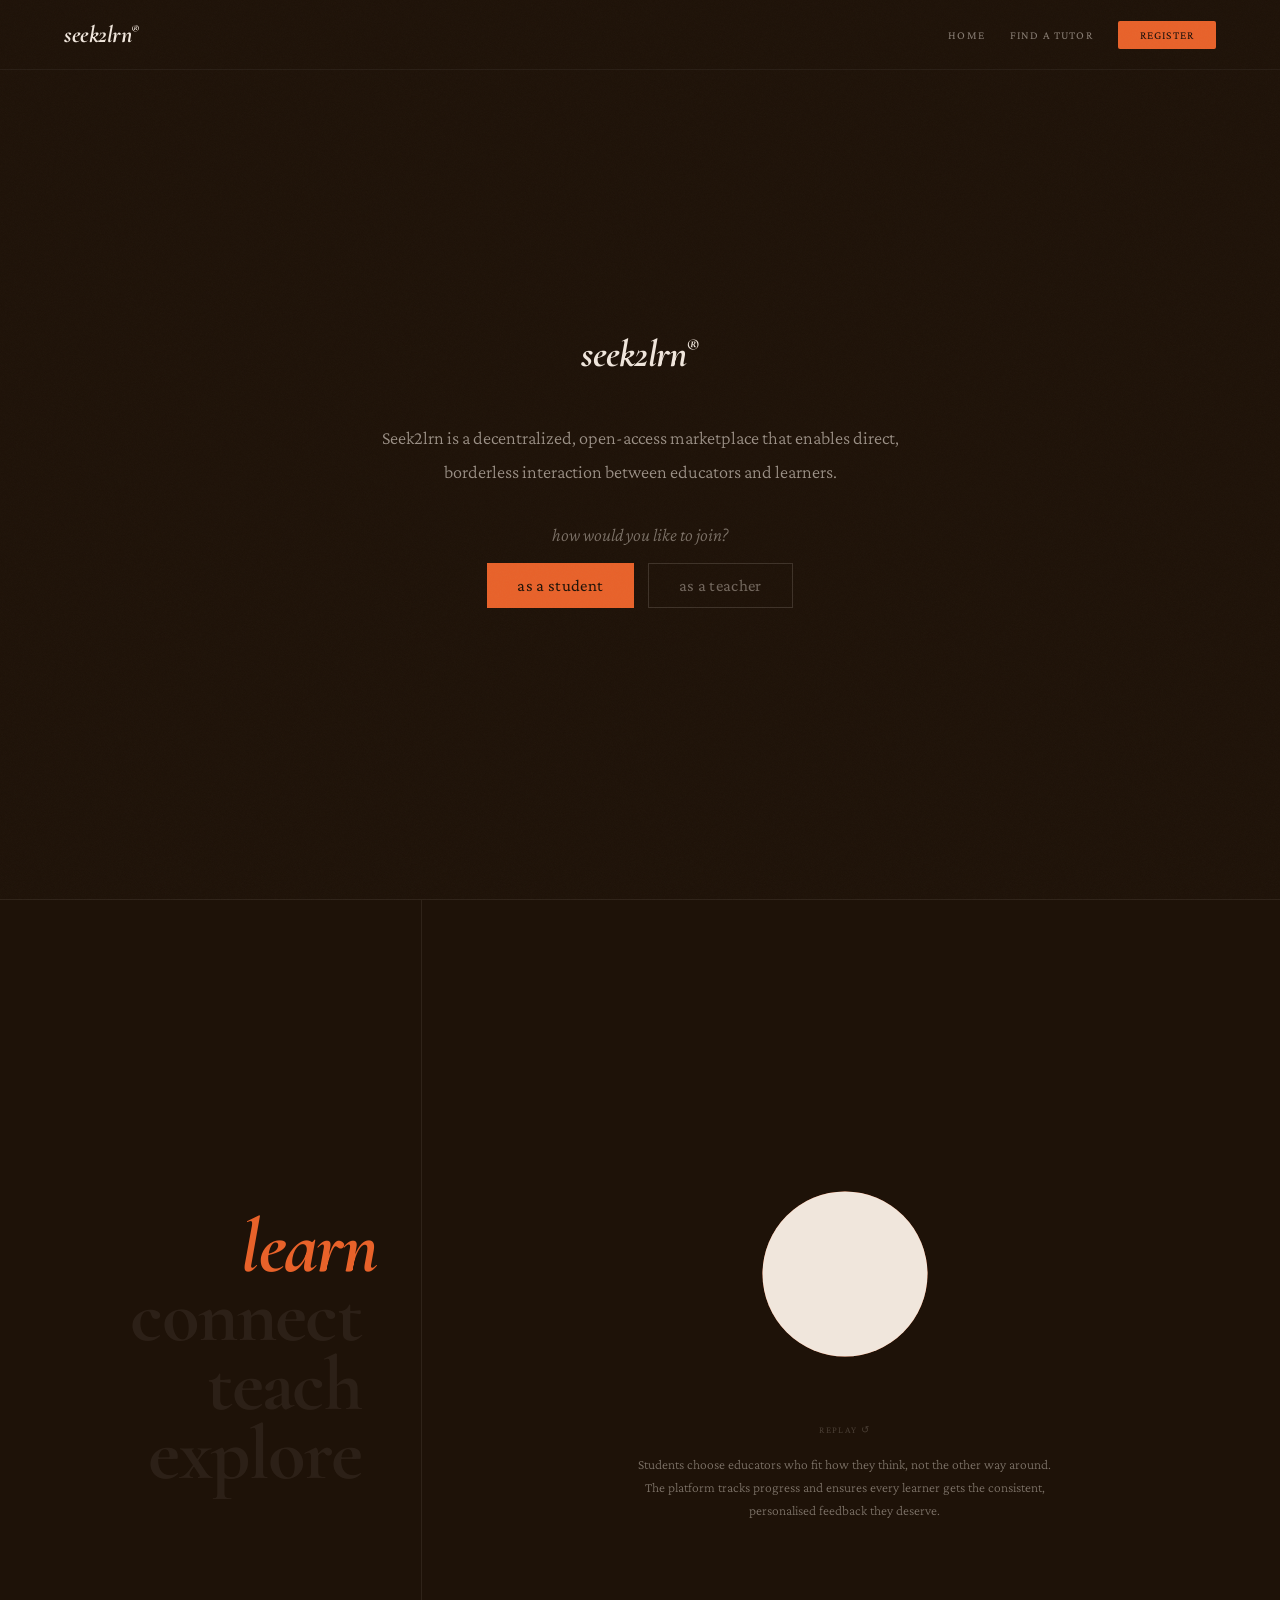
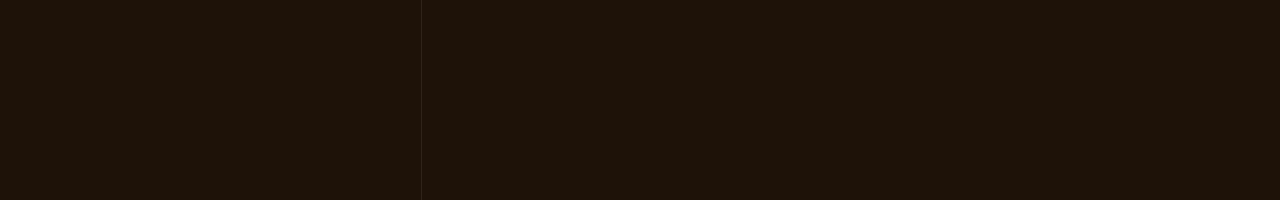
==== index.html @ 90453b78 "Fix faded text after transition; globe always rotates; atlas card on hover only Co-Authored-By: Clau" ====
<!DOCTYPE html>
<html lang="en">
<head>
    <meta charset="UTF-8">
    <meta name="viewport" content="width=device-width, initial-scale=1.0">
    <title>seek2lrn® | Global Marketplace</title>
    <link rel="preconnect" href="https://fonts.googleapis.com">
    <link href="https://fonts.googleapis.com/css2?family=Cormorant+Garamond:ital,wght@0,300;0,400;0,600;0,700;1,300;1,400;1,600&family=Crimson+Pro:ital,wght@0,300;0,400;0,600;1,300;1,400&display=swap" rel="stylesheet">

    <style>
        :root {
            --ink:       #1A0F0A;
            --brown:     #1E1208;
            --parchment: #F0E6DC;
            --cream:     #F7F0EA;
            --accent:    #E8622A;
            --rust:      #C44A1A;
            --mid:       #7A5A4A;
            --dim:       rgba(26,15,10,0.08);
        }

        * { box-sizing: border-box; }
        body, html { margin: 0; padding: 0; background: var(--cream); font-family: 'Crimson Pro', serif; color: var(--ink); overflow-x: hidden; }

        body::after {
            content: ''; position: fixed; inset: 0; z-index: 9000; pointer-events: none; opacity: 0.028;
            background-image: url("data:image/svg+xml,%3Csvg viewBox='0 0 512 512' xmlns='http://www.w3.org/2000/svg'%3E%3Cfilter id='n'%3E%3CfeTurbulence type='fractalNoise' baseFrequency='0.75' numOctaves='4' stitchTiles='stitch'/%3E%3C/filter%3E%3Crect width='100%25' height='100%25' filter='url(%23n)'/%3E%3C/svg%3E");
            background-size: 256px 256px;
        }

        .page { display: none; min-height: 100vh; }
        .page.active { display: block; }

        /* ---- TOOLBAR ---- */
        .toolbar {
            position: fixed; top: 0; width: 100%; height: 70px;
            background: var(--brown); display: flex; align-items: center;
            justify-content: space-between; padding: 0 5%; z-index: 1000;
            border-bottom: 1px solid rgba(255,255,255,0.05);
        }
        .logo { font-family: 'Cormorant Garamond', serif; font-weight: 900; font-style: italic; font-size: 1.5rem; letter-spacing: -0.02em; color: var(--parchment); cursor: pointer; text-decoration: none; }
        .nav-links { display: flex; gap: 25px; align-items: center; }
        .nav-links a { text-decoration: none; color: rgba(240,230,220,0.5); font-size: 0.72rem; letter-spacing: 0.1em; text-transform: uppercase; transition: color 0.2s; cursor: pointer; }
        .nav-links a:hover { color: var(--parchment); }
        .cta { background: var(--accent) !important; color: var(--ink) !important; padding: 8px 22px; border-radius: 2px !important; letter-spacing: 0.1em; }

        /* ==================
           HOME PAGE
        ================== */
        .hero { height: 100vh; display: flex; flex-direction: column; justify-content: center; padding: 0 10%; border-bottom: 1px solid var(--dim); }
        .hero h1 { font-family: 'Cormorant Garamond', serif; font-size: 7.5rem; font-weight: 900; line-height: 0.85; margin: 0 0 36px 0; letter-spacing: -0.03em; color: var(--ink); }
        .hero h1 em { font-style: italic; color: var(--rust); }
        .hero p { font-size: 1.1rem; max-width: 580px; font-weight: 300; line-height: 1.7; margin: 0 0 40px 0; color: var(--mid); }
        .hero-cta { display: inline-flex; align-items: center; gap: 14px; background: var(--brown); color: var(--accent); font-size: 0.75rem; letter-spacing: 0.12em; text-transform: uppercase; padding: 16px 32px; cursor: pointer; transition: gap 0.3s, background 0.2s; border: none; font-family: 'Crimson Pro', serif; }
        .hero-cta:hover { gap: 24px; background: var(--rust); color: var(--parchment); }
        .hero-cta::after { content: '→'; font-size: 1rem; }

        .interactive-section { height: 100vh; background-color: var(--brown); display: flex; width: 100%; position: relative; }
        .sidebar { width: 33%; height: 100%; display: flex; flex-direction: column; justify-content: center; align-items: flex-end; padding-right: 60px; border-right: 1px solid rgba(240,230,220,0.08); }
        .m-item { font-family: 'Cormorant Garamond', serif; font-size: 4.8rem; font-weight: 900; color: rgba(240,230,220,0.07); transition: all 0.4s ease; cursor: pointer; line-height: 0.9; letter-spacing: -0.02em; }
        .m-item.active { font-style: italic; color: var(--accent); transform: translateX(15px); }
        .display-area { width: 66%; height: 100%; display: flex; align-items: center; justify-content: center; position: relative; }
        .content-wrap { position: absolute; display: flex; flex-direction: column; align-items: center; opacity: 0; transform: translateY(30px); transition: all 0.6s cubic-bezier(0.16, 1, 0.3, 1); width: 100%; pointer-events: none; }
        .content-wrap.active { opacity: 1; transform: translateY(0); pointer-events: auto; }
        .box { width: 500px; height: 220px; position: relative; margin-bottom: 20px; }
        .s { position: absolute; transition: all 0.7s cubic-bezier(0.23, 1, 0.32, 1); }

        /* TEACH */
        #v-teach .teach-stage { width:220px; height:220px; background:var(--brown); display:flex; align-items:center; justify-content:center; }
        #v-teach .root { position:relative; width:200px; height:200px; }
        #v-teach .face { position:absolute; display:grid; overflow:hidden; }
        #v-teach .face.ct { width:80px; height:80px; left:60px; top:60px; grid-template-columns:40px 40px; grid-template-rows:40px 40px; }
        #v-teach .face.tl { width:56px; height:56px; left:4px;   top:4px;   grid-template-columns:28px 28px; grid-template-rows:28px 28px; }
        #v-teach .face.tr { width:56px; height:56px; left:140px; top:4px;   grid-template-columns:28px 28px; grid-template-rows:28px 28px; }
        #v-teach .face.bl { width:56px; height:56px; left:4px;   top:140px; grid-template-columns:28px 28px; grid-template-rows:28px 28px; }
        #v-teach .face.br { width:56px; height:56px; left:140px; top:140px; grid-template-columns:28px 28px; grid-template-rows:28px 28px; }
        #v-teach .cell { overflow:hidden; position:relative; }
        #v-teach .strip { display:flex; position:absolute; top:0; left:0; height:100%; }
        #v-teach .block { flex-shrink:0; height:100%; }

                #v-learn .s { border-radius: 50%; left: 50%; top: 50%; transform: translate(-50%, -50%); }
        #v-learn .s3 { width: 160px; height: 160px; background: rgba(240,230,220,0.05); border: 1px solid rgba(240,230,220,0.12); z-index: 1; }
        #v-learn .s2 { width: 110px; height: 110px; background: var(--rust); z-index: 2; }
        #v-learn .s1 { width: 55px; height: 55px; background: var(--parchment); z-index: 3; }

        #v-learn.playing .s2 { animation: learn-expand-outer 1.8s cubic-bezier(0, 0.05, 0.1, 1) 1 forwards; }
        #v-learn.playing .s1 { animation: learn-expand-inner 1.4s cubic-bezier(0, 0.1, 0.15, 1) 1 forwards; animation-delay: 0.5s; }

        @keyframes learn-expand-outer {
            0%   { width: 110px; height: 110px; }
            100% { width: 165px; height: 165px; }
        }
        @keyframes learn-expand-inner {
            0%   { width: 55px; height: 55px; }
            100% { width: 165px; height: 165px; }
        }
        #v-connect .s { border-radius: 50%; top: 50%; }
        #v-connect .s1 {
            width: 140px; height: 140px;
            left: 50%;
            background: var(--rust);
            z-index: 2;
            transform: translate(-50%, -50%);
            opacity: 0.9;
        }
        #v-connect .s2 {
            width: 140px; height: 140px;
            left: 50%;
            background: var(--parchment);
            z-index: 1;
            transform: translate(-50%, -50%);
            opacity: 0.9;
        }
        #v-connect .s3 { display: none; }

        /* s1 slides in from left, s2 from right, meet with overlap in center */
        @keyframes slide-from-left {
            0%   { transform: translate(-90%, -50%); }
            100% { transform: translate(-70%, -50%); }
        }
        @keyframes slide-from-right {
            0%   { transform: translate(-10%, -50%); }
            100% { transform: translate(-30%, -50%); }
        }

        #v-connect.active .s1 {
            animation: slide-from-left 5.5s cubic-bezier(0.16, 1, 0.3, 1) 1 forwards;
        }
        #v-connect.active .s2 {
            animation: slide-from-right 5.5s cubic-bezier(0.16, 1, 0.3, 1) 1 forwards;
        }
        /* EXPLORE — 2x2 square grid, circle travels clockwise */
        #v-explore .explore-stage {
            width: 220px;
            height: 220px;
            display: grid;
            grid-template-columns: 1fr 1fr;
            grid-template-rows: 1fr 1fr;
            position: relative;
        }

        #v-explore .explore-rect { width: 100%; height: 100%; }
        #v-explore .q1 { background: #F7F0EA; }
        #v-explore .q2 { background: var(--accent); }
        #v-explore .q3 { background: var(--accent); }
        #v-explore .q4 { background: var(--brown); }

        #v-explore .shifter {
            position: absolute;
            width: 70px;
            height: 70px;
            border-radius: 50%;
            background: #E8622A;
            z-index: 10;
            top: 20px;
            left: 20px;
        }

        /* Explore — 2x2 clockwise circle, pure CSS */
        @keyframes exploreLeft {
            0.0% { left: 20.0px; }
            2.059% { left: 20.3px; }
            4.118% { left: 21.3px; }
            6.176% { left: 24.4px; }
            8.235% { left: 31.0px; }
            10.294% { left: 75.0px; }
            12.353% { left: 119.0px; }
            14.412% { left: 125.6px; }
            16.471% { left: 128.7px; }
            18.529% { left: 129.7px; }
            20.588% { left: 130.0px; }
            25.0% { left: 130.0px; }
            27.059% { left: 130.0px; }
            29.118% { left: 130.0px; }
            31.176% { left: 130.0px; }
            33.235% { left: 130.0px; }
            35.294% { left: 130.0px; }
            37.353% { left: 130.0px; }
            39.412% { left: 130.0px; }
            41.471% { left: 130.0px; }
            43.529% { left: 130.0px; }
            45.588% { left: 130.0px; }
            50.0% { left: 130.0px; }
            52.059% { left: 129.7px; }
            54.118% { left: 128.7px; }
            56.176% { left: 125.6px; }
            58.235% { left: 119.0px; }
            60.294% { left: 75.0px; }
            62.353% { left: 31.0px; }
            64.412% { left: 24.4px; }
            66.471% { left: 21.3px; }
            68.529% { left: 20.3px; }
            70.588% { left: 20.0px; }
            75.0% { left: 20.0px; }
            77.059% { left: 20.0px; }
            79.118% { left: 20.0px; }
            81.176% { left: 20.0px; }
            83.235% { left: 20.0px; }
            85.294% { left: 20.0px; }
            87.353% { left: 20.0px; }
            89.412% { left: 20.0px; }
            91.471% { left: 20.0px; }
            93.529% { left: 20.0px; }
            95.588% { left: 20.0px; }
            100.0% { left: 20.0px; }
        }
        @keyframes exploreTop {
            0.0% { top: 20.0px; }
            2.059% { top: 20.0px; }
            4.118% { top: 20.0px; }
            6.176% { top: 20.0px; }
            8.235% { top: 20.0px; }
            10.294% { top: 20.0px; }
            12.353% { top: 20.0px; }
            14.412% { top: 20.0px; }
            16.471% { top: 20.0px; }
            18.529% { top: 20.0px; }
            20.588% { top: 20.0px; }
            25.0% { top: 20.0px; }
            27.059% { top: 20.3px; }
            29.118% { top: 21.3px; }
            31.176% { top: 24.4px; }
            33.235% { top: 31.0px; }
            35.294% { top: 75.0px; }
            37.353% { top: 119.0px; }
            39.412% { top: 125.6px; }
            41.471% { top: 128.7px; }
            43.529% { top: 129.7px; }
            45.588% { top: 130.0px; }
            50.0% { top: 130.0px; }
            52.059% { top: 130.0px; }
            54.118% { top: 130.0px; }
            56.176% { top: 130.0px; }
            58.235% { top: 130.0px; }
            60.294% { top: 130.0px; }
            62.353% { top: 130.0px; }
            64.412% { top: 130.0px; }
            66.471% { top: 130.0px; }
            68.529% { top: 130.0px; }
            70.588% { top: 130.0px; }
            75.0% { top: 130.0px; }
            77.059% { top: 129.7px; }
            79.118% { top: 128.7px; }
            81.176% { top: 125.6px; }
            83.235% { top: 119.0px; }
            85.294% { top: 75.0px; }
            87.353% { top: 31.0px; }
            89.412% { top: 24.4px; }
            91.471% { top: 21.3px; }
            93.529% { top: 20.3px; }
            95.588% { top: 20.0px; }
            100.0% { top: 20.0px; }
        }
        @keyframes exploreColor {
            0% { background: #E8622A; }
            9.471% { background: #E8622A; }
            10.294% { background: #ffffff; }
            34.471% { background: #ffffff; }
            35.294% { background: #E8622A; }
            59.471% { background: #E8622A; }
            60.294% { background: #ffffff; }
            84.471% { background: #ffffff; }
            85.294% { background: #E8622A; }
            100% { background: #E8622A; }
        }
            9.471% { background: #1A0F0A; }
            10.294% { background: #ffffff; }
            34.471% { background: #ffffff; }
            35.294% { background: #E8622A; }
            59.471% { background: #E8622A; }
            60.294% { background: #ffffff; }
            84.471% { background: #ffffff; }
            85.294% { background: #1A0F0A; }
            100% { background: #1A0F0A; }
        }
        @keyframes exploreSpin {
            0.0% { transform: rotate(0deg); }
            2.059% { transform: rotate(1.1deg); }
            4.118% { transform: rotate(4.3deg); }
            6.176% { transform: rotate(14.4deg); }
            8.235% { transform: rotate(36.0deg); }
            10.294% { transform: rotate(180.0deg); }
            12.353% { transform: rotate(324.0deg); }
            14.412% { transform: rotate(345.6deg); }
            16.471% { transform: rotate(355.7deg); }
            18.529% { transform: rotate(358.9deg); }
            20.588% { transform: rotate(360.0deg); }
            25.0% { transform: rotate(360.0deg); }
            27.059% { transform: rotate(361.1deg); }
            29.118% { transform: rotate(364.3deg); }
            31.176% { transform: rotate(374.4deg); }
            33.235% { transform: rotate(396.0deg); }
            35.294% { transform: rotate(540.0deg); }
            37.353% { transform: rotate(684.0deg); }
            39.412% { transform: rotate(705.6deg); }
            41.471% { transform: rotate(715.7deg); }
            43.529% { transform: rotate(718.9deg); }
            45.588% { transform: rotate(720.0deg); }
            50.0% { transform: rotate(720.0deg); }
            52.059% { transform: rotate(721.1deg); }
            54.118% { transform: rotate(724.3deg); }
            56.176% { transform: rotate(734.4deg); }
            58.235% { transform: rotate(756.0deg); }
            60.294% { transform: rotate(900.0deg); }
            62.353% { transform: rotate(1044.0deg); }
            64.412% { transform: rotate(1065.6deg); }
            66.471% { transform: rotate(1075.7deg); }
            68.529% { transform: rotate(1078.9deg); }
            70.588% { transform: rotate(1080.0deg); }
            75.0% { transform: rotate(1080.0deg); }
            77.059% { transform: rotate(1081.1deg); }
            79.118% { transform: rotate(1084.3deg); }
            81.176% { transform: rotate(1094.4deg); }
            83.235% { transform: rotate(1116.0deg); }
            85.294% { transform: rotate(1260.0deg); }
            87.353% { transform: rotate(1404.0deg); }
            89.412% { transform: rotate(1425.6deg); }
            91.471% { transform: rotate(1435.7deg); }
            93.529% { transform: rotate(1438.9deg); }
            95.588% { transform: rotate(1440.0deg); }
            100.0% { transform: rotate(1440deg); }
        }

        #v-explore.active .shifter {
            animation:
                exploreLeft  6.8s linear 1 forwards,
                exploreTop   6.8s linear 1 forwards,
                exploreSpin  6.8s linear 1 forwards,
                exploreColor 6.8s linear 1 forwards;
        }
        .desc-p { color: rgba(240,230,220,0.45); font-size: 0.85rem; font-weight: 300; text-align: center; max-width: 420px; line-height: 1.7; }

        .replay-btn {
            margin-top: 16px;
            background: none;
            border: none;
            color: rgba(240,230,220,0.2);
            font-family: 'Crimson Pro', serif;
            font-size: 0.6rem;
            letter-spacing: 0.14em;
            text-transform: uppercase;
            cursor: pointer;
            padding: 4px 0;
            transition: color 0.2s;
        }
        .replay-btn:hover { color: var(--accent); }

        /* ==================
           FIND A TUTOR PAGE
        ================== */
        .tutor-page { padding-top: 70px; }
        .tutor-header { padding: 80px 10% 60px; border-bottom: 1px solid var(--dim); }
        .tutor-header h1 { font-family: 'Cormorant Garamond', serif; font-size: clamp(3rem, 6vw, 6rem); font-weight: 900; line-height: 0.85; letter-spacing: -0.03em; color: var(--ink); margin: 0 0 20px 0; }
        .tutor-header h1 em { font-style: italic; color: var(--rust); }
        .tutor-header p { font-size: 0.85rem; color: var(--mid); line-height: 1.7; max-width: 480px; }

        .category-grid { display: grid; grid-template-columns: repeat(3, 1fr); gap: 1px; background: var(--dim); }
        .category-card { background: var(--cream); padding: 48px 40px 40px; cursor: pointer; position: relative; overflow: hidden; transition: background 0.35s; text-decoration: none; display: block; }
        .category-card:hover { background: var(--parchment); }
        .category-card:hover .card-arrow { transform: rotate(45deg); background: var(--accent); border-color: var(--accent); }
        .card-art { width: 100%; height: 200px; position: relative; margin-bottom: 32px; }
        .art-shape { position: absolute; transition: all 0.5s cubic-bezier(0.23, 1, 0.32, 1); }

        .stem .art-shape.a { width: 80px; height: 80px; top: 20px; left: 20px; border: 2px solid var(--ink); }
        .stem .art-shape.b { width: 80px; height: 80px; top: 20px; left: 120px; border: 2px solid var(--ink); background: var(--accent); }
        .stem .art-shape.c { width: 80px; height: 80px; top: 20px; left: 220px; border: 2px solid var(--ink); }
        .stem .art-shape.d { width: 180px; height: 2px; top: 140px; left: 20px; background: var(--ink); }
        .stem .art-shape.e { width: 2px; height: 60px; top: 100px; left: 160px; background: var(--rust); }

        .music .art-shape.a { width: 180px; height: 180px; top: 10px; left: 40px; border-radius: 50%; border: 2px solid var(--ink); }
        .music .art-shape.b { width: 100px; height: 100px; top: 50px; left: 80px; border-radius: 50%; background: var(--rust); }
        .music .art-shape.c { width: 40px; height: 40px; top: 80px; left: 110px; border-radius: 50%; background: var(--accent); z-index: 2; }
        .music .art-shape.d { width: 120px; height: 2px; top: 160px; left: 180px; background: var(--ink); transform: rotate(-15deg); }
        .music .art-shape.e { width: 60px; height: 2px; top: 145px; left: 220px; background: var(--rust); transform: rotate(-15deg); }

        .misc .art-shape.a { width: 60px; height: 60px; top: 30px; left: 30px; transform: rotate(30deg); background: var(--rust); }
        .misc .art-shape.b { width: 90px; height: 90px; top: 80px; left: 140px; border-radius: 50%; border: 2px solid var(--ink); }
        .misc .art-shape.c { width: 50px; height: 50px; top: 20px; left: 220px; background: var(--accent); border-radius: 50%; }
        .misc .art-shape.d { width: 100px; height: 2px; top: 150px; left: 60px; background: var(--ink); transform: rotate(8deg); }
        .misc .art-shape.e { width: 40px; height: 40px; top: 110px; left: 260px; transform: rotate(45deg); border: 2px solid var(--rust); }

        .art .art-shape.a { width: 160px; height: 160px; top: 20px; left: 20px; border-radius: 50% 30% 50% 20%; background: var(--rust); opacity: 0.7; }
        .art .art-shape.b { width: 120px; height: 120px; top: 50px; left: 100px; border-radius: 20% 50% 30% 50%; background: var(--accent); opacity: 0.85; }
        .art .art-shape.c { width: 80px; height: 80px; top: 80px; left: 200px; border-radius: 50%; border: 3px solid var(--ink); }
        .art .art-shape.d { width: 200px; height: 3px; top: 170px; left: 20px; background: var(--ink); }

        .ela .art-shape.a { width: 240px; height: 3px; top: 40px; left: 20px; background: var(--ink); }
        .ela .art-shape.b { width: 160px; height: 3px; top: 70px; left: 20px; background: var(--ink); }
        .ela .art-shape.c { width: 200px; height: 3px; top: 100px; left: 20px; background: var(--ink); }
        .ela .art-shape.d { width: 100px; height: 3px; top: 130px; left: 20px; background: var(--rust); }
        .ela .art-shape.e { width: 50px; height: 50px; top: 30px; right: 30px; background: var(--accent); border-radius: 2px; }

        .category-card:hover.stem .art-shape.b { transform: translateY(-8px); }
        .category-card:hover.music .art-shape.b { transform: scale(1.1); }
        .category-card:hover.art .art-shape.a { transform: rotate(10deg) scale(1.05); }
        .category-card:hover.ela .art-shape.e { transform: rotate(15deg); }
        .category-card:hover.misc .art-shape.a { transform: rotate(50deg); }

        .card-label { font-size: 0.65rem; letter-spacing: 0.15em; text-transform: uppercase; color: var(--mid); margin-bottom: 12px; }
        .card-title { font-family: 'Cormorant Garamond', serif; font-size: 2rem; font-weight: 900; line-height: 0.9; letter-spacing: -0.02em; color: var(--ink); margin-bottom: 16px; }
        .card-title em { font-style: italic; color: var(--rust); }
        .card-desc { font-size: 0.75rem; line-height: 1.7; color: var(--mid); max-width: 300px; }
        .card-arrow { position: absolute; bottom: 28px; right: 28px; width: 32px; height: 32px; border: 1px solid var(--dim); border-radius: 50%; display: flex; align-items: center; justify-content: center; font-size: 0.85rem; color: var(--ink); transition: all 0.3s; }
        .card-count { position: absolute; top: 28px; right: 28px; font-size: 0.65rem; letter-spacing: 0.1em; color: var(--mid); }

        .back-btn { display: inline-flex; align-items: center; gap: 10px; font-size: 0.72rem; letter-spacing: 0.1em; text-transform: uppercase; color: var(--mid); cursor: pointer; border: none; background: none; padding: 0; margin-bottom: 32px; transition: color 0.2s; font-family: 'Crimson Pro', serif; }
        .back-btn:hover { color: var(--ink); }
        .back-btn::before { content: '←'; font-size: 1rem; }

        /* ==================
           REGISTER PAGE
        ================== */
        .register-page { padding-top: 70px; min-height: 100vh; }
        .register-page.active { display: block; }

        .reg-choice {
            display: grid;
            grid-template-columns: 1fr 1fr;
            min-height: calc(100vh - 70px);
        }

        .reg-choice-panel {
            padding: 80px 60px;
            display: flex;
            flex-direction: column;
            justify-content: center;
            cursor: pointer;
            position: relative;
            overflow: hidden;
        }

        .reg-choice-panel.student-panel { background: var(--parchment); color: var(--ink); }
        .reg-choice-panel.tutor-panel { background: var(--brown); color: var(--parchment); }

        .reg-choice-panel.student-panel:hover { background: #EDE3D8; }
        .reg-choice-panel.tutor-panel:hover { background: #120A04; }
        .tutor-panel:hover .reg-headline { color: var(--parchment) !important; }
        .tutor-panel:hover .reg-headline em { color: var(--accent) !important; }
        .tutor-panel:hover .reg-role-label { color: rgba(240,230,220,0.4) !important; }
        .tutor-panel:hover p { color: rgba(240,230,220,0.45) !important; }

        /* accent edge line — slides in from left on tutor hover */
        .reg-choice-panel.tutor-panel::before {
            content: '';
            position: absolute;
            top: 0; left: 0;
            width: 2px;
            height: 100%;
            background: var(--accent);
            transform: scaleY(0);
            transform-origin: bottom;
            transition: transform 0.9s cubic-bezier(0.16, 1, 0.3, 1);
        }
        .reg-choice-panel.tutor-panel:hover::before { transform: scaleY(1); }

        .reg-headline {
            font-family: 'Cormorant Garamond', serif;
            font-weight: 900;
            font-size: clamp(2.4rem, 3.5vw, 3.8rem);
            line-height: 0.88;
            letter-spacing: -0.03em;
            margin-bottom: 16px;
        }

        .choice-arrow {
            display: inline-flex;
            align-items: center;
            gap: 12px;
            font-size: 0.72rem;
            letter-spacing: 0.12em;
            text-transform: uppercase;
            margin-top: 32px;
            transition: gap 0.5s cubic-bezier(0.16, 1, 0.3, 1), opacity 0.5s ease;
            opacity: 0.5;
        }
        .reg-choice-panel:hover .choice-arrow { gap: 18px; opacity: 1; }
        .student-panel .choice-arrow { color: var(--ink); }
        .tutor-panel .choice-arrow { color: var(--accent); }
        .choice-arrow::after { content: '→'; font-size: 1rem; }

        /* FORM SCREENS — hidden until choice made */
        .reg-form-screen {
            display: none;
            grid-template-columns: 1fr 1fr;
            min-height: calc(100vh - 70px);
        }

        .reg-form-screen.visible { display: grid; }

        /* Two halves split horizontally */
        .reg-split {
            display: contents;
        }

        /* STUDENT side — light parchment, open, receptive */
        .reg-student {
            background: var(--parchment);
            padding: 70px 60px 80px;
            display: flex;
            flex-direction: column;
            justify-content: space-between;
            border-right: 1px solid rgba(26,15,10,0.1);
            position: relative;
            overflow: hidden;
        }

        /* TUTOR side — deep brown, authoritative, structured */
        .reg-tutor {
            background: var(--brown);
            padding: 70px 60px 80px;
            display: flex;
            flex-direction: column;
            justify-content: space-between;
            position: relative;
            overflow: hidden;
        }

        /* Abstract art containers */
        .reg-art {
            width: 100%;
            height: 220px;
            position: relative;
            margin-bottom: 48px;
            flex-shrink: 0;
        }

        .ra { position: absolute; }

        /* STUDENT ART — concentric circles sharing a common bottom tangent, pure vertical */
        .student-art .ra {
            border-radius: 50%;
            position: absolute;
            left: 50%;
            transform: translateX(-50%);
        }

        .student-art .ra.c1 {
            width: 44px; height: 44px;
            bottom: 20px;
            background: var(--brown);
            opacity: 1;
            transition: width 0.5s cubic-bezier(0.16, 1, 0.3, 1),
                        height 0.5s cubic-bezier(0.16, 1, 0.3, 1);
        }
        .student-art .ra.c2 {
            width: 44px; height: 44px;
            bottom: 20px;
            background: var(--brown);
            opacity: 0;
            transition: width 0.55s cubic-bezier(0.16, 1, 0.3, 1),
                        height 0.55s cubic-bezier(0.16, 1, 0.3, 1),
                        opacity 0.2s ease;
        }
        .student-art .ra.c3 {
            width: 44px; height: 44px;
            bottom: 20px;
            background: var(--brown);
            opacity: 0;
            transition: width 0.6s cubic-bezier(0.16, 1, 0.3, 1),
                        height 0.6s cubic-bezier(0.16, 1, 0.3, 1),
                        opacity 0.2s ease;
        }
        .student-art .ra.c4 {
            width: 44px; height: 44px;
            bottom: 20px;
            background: var(--brown);
            opacity: 0;
            transition: width 0.65s cubic-bezier(0.16, 1, 0.3, 1),
                        height 0.65s cubic-bezier(0.16, 1, 0.3, 1),
                        opacity 0.2s ease;
        }

        /* hover — bloom upward, staggered */
        .student-panel:hover .student-art .ra.c1,
        .reg-student:hover .student-art .ra.c1 { width: 60px; height: 60px; }
        .student-panel:hover .student-art .ra.c2,
        .reg-student:hover .student-art .ra.c2 { width: 110px; height: 110px; opacity: 1; transition-delay: 0.1s; }
        .student-panel:hover .student-art .ra.c3,
        .reg-student:hover .student-art .ra.c3 { width: 170px; height: 170px; opacity: 1; transition-delay: 0.2s; }
        .student-panel:hover .student-art .ra.c4,
        .reg-student:hover .student-art .ra.c4 { width: 240px; height: 240px; opacity: 1; transition-delay: 0.3s; }

        .student-art .ra.origin {
            width: 8px; height: 8px;
            bottom: 16px;
            left: 50%;
            transform: translateX(-50%);
            background: var(--rust);
            z-index: 11;
            transition: background 0.5s ease, transform 0.6s cubic-bezier(0.16,1,0.3,1);
        }
        .student-panel:hover .student-art .ra.origin,
        .reg-student:hover .student-art .ra.origin {
            background: var(--accent);
            transform: translateX(-50%) scale(1.5);
        }

        /* STUDENT HOVER — circles breathe outward */
        .student-panel:hover .student-art .ra.c1 { width: 54px; height: 54px; }
        .student-panel:hover .student-art .ra.c2 { width: 114px; height: 114px; }
        .student-panel:hover .student-art .ra.c3 { width: 184px; height: 184px; }
        .student-panel:hover .student-art .ra.c4 { width: 260px; height: 260px; opacity: 0.08; }
        .student-panel:hover .student-art .ra.origin { background: var(--accent); transform: translateY(-50%) scale(1.5); }

        /* TUTOR ART — Wacom tablet, exact match to landing #v-teach */
        .tutor-art .ra.tablet {
            width: 280px; height: 180px;
            top: 20px; left: 30px;
            border-radius: 4px;
            border: 3px solid var(--parchment);
            transition: border-color 0.6s ease, box-shadow 0.6s ease;
        }
        .tutor-art .ra.stroke {
            width: 160px; height: 4px;
            top: 90px; left: 200px;
            transform: rotate(-25deg);
            background: var(--accent);
            transition: width 0.6s cubic-bezier(0.16, 1, 0.3, 1);
        }
        .tutor-art .ra.stylus {
            width: 4px; height: 100px;
            top: 10px; left: 308px;
            background: rgba(240,230,220,0.7);
            border-radius: 2px 2px 0 0;
            transform: rotate(-25deg);
            transform-origin: bottom center;
            transition: transform 0.7s cubic-bezier(0.16, 1, 0.3, 1), opacity 0.7s ease;
        }
        .tutor-art .ra.nib {
            width: 8px; height: 8px;
            border-radius: 50%;
            background: var(--accent);
            top: 86px; left: 193px;
            transition: transform 0.6s cubic-bezier(0.16, 1, 0.3, 1), box-shadow 0.6s ease;
        }

        /* TUTOR HOVER — stylus lifts, stroke extends, nib glows */
        .tutor-panel:hover .tutor-art .ra.tablet { border-color: rgba(240,230,220,0.6); }
        .tutor-panel:hover .tutor-art .ra.stroke { width: 185px; }
        .tutor-panel:hover .tutor-art .ra.stylus { transform: rotate(-25deg) translateY(-7px); }
        .tutor-panel:hover .tutor-art .ra.nib {
            transform: translateX(-3px) translateY(-3px);
            box-shadow: 0 0 10px rgba(200,240,0,0.55);
        }

        /* SCATTER — tutor art on mouseleave */
        .tutor-art.scatter .ra.tablet { opacity: 0.2; transform: translateX(-16px); transition: all 0.7s cubic-bezier(0.23,1,0.32,1); }
        .tutor-art.scatter .ra.stroke { width: 0; opacity: 0; }
        .tutor-art.scatter .ra.stylus { transform: rotate(-25deg) translateY(-55px); opacity: 0; }
        .tutor-art.scatter .ra.nib { transform: translate(24px, -18px); opacity: 0; }

        /* Section labels */
        .reg-role-label {
            font-size: 0.65rem;
            letter-spacing: 0.18em;
            text-transform: uppercase;
            margin-bottom: 12px;
        }
        .reg-student .reg-role-label { color: var(--mid); }
        .reg-tutor .reg-role-label { color: rgba(240,230,220,0.4); }

        .reg-student .reg-headline { color: var(--ink); }
        .reg-tutor .reg-headline { color: var(--parchment); }

        .reg-headline em { font-style: italic; }
        .reg-student .reg-headline em { color: var(--rust); }
        .reg-tutor .reg-headline em { color: var(--accent); }

        .reg-desc {
            font-size: 0.78rem;
            line-height: 1.75;
            margin-bottom: 48px;
        }
        .reg-student .reg-desc { color: var(--mid); max-width: 340px; }
        .reg-tutor .reg-desc { color: rgba(240,230,220,0.45); max-width: 340px; }

        /* FORMS */
        .reg-form { display: flex; flex-direction: column; gap: 14px; }

        .field-group { display: flex; flex-direction: column; gap: 6px; }

        .field-label {
            font-size: 0.62rem;
            letter-spacing: 0.12em;
            text-transform: uppercase;
        }
        .reg-student .field-label { color: var(--mid); }
        .reg-tutor .field-label { color: rgba(240,230,220,0.4); }

        .field-input {
            width: 100%;
            padding: 12px 16px;
            font-family: 'Crimson Pro', serif;
            font-size: 0.82rem;
            border: none;
            outline: none;
            transition: all 0.2s;
            border-radius: 0;
            -webkit-appearance: none;
        }

        /* Student input — light bg, ink border on focus */
        .reg-student .field-input {
            background: rgba(26,15,10,0.05);
            color: var(--ink);
            border-bottom: 1px solid rgba(26,15,10,0.15);
        }
        .reg-student .field-input:focus {
            background: rgba(26,15,10,0.08);
            border-bottom-color: var(--ink);
        }
        .reg-student .field-input::placeholder { color: rgba(26,15,10,0.3); }

        /* Tutor input — dark bg, parchment accent on focus */
        .reg-tutor .field-input {
            background: rgba(240,230,220,0.06);
            color: var(--parchment);
            border-bottom: 1px solid rgba(240,230,220,0.12);
        }
        .reg-tutor .field-input:focus {
            background: rgba(240,230,220,0.1);
            border-bottom-color: rgba(240,230,220,0.5);
        }
        .reg-tutor .field-input::placeholder { color: rgba(240,230,220,0.2); }

        .field-row { display: grid; grid-template-columns: 1fr 1fr; gap: 14px; }

        /* Submit buttons */
        .reg-btn {
            margin-top: 8px;
            padding: 16px 28px;
            font-family: 'Crimson Pro', serif;
            font-size: 0.72rem;
            letter-spacing: 0.12em;
            text-transform: uppercase;
            border: none;
            cursor: pointer;
            display: inline-flex;
            align-items: center;
            gap: 14px;
            width: fit-content;
            transition: gap 0.3s, background 0.2s, color 0.2s;
        }
        .reg-btn::after { content: '→'; font-size: 0.95rem; }
        .reg-btn:hover { gap: 22px; }

        .reg-student .reg-btn { background: var(--ink); color: var(--accent); }
        .reg-student .reg-btn:hover { background: var(--rust); color: var(--parchment); }

        .reg-tutor .reg-btn { background: var(--accent); color: var(--ink); }
        .reg-tutor .reg-btn:hover { background: var(--parchment); color: var(--ink); }

        .reg-switch {
            font-size: 0.68rem;
            letter-spacing: 0.06em;
            margin-top: 20px;
        }
        .reg-student .reg-switch { color: var(--mid); }
        .reg-tutor .reg-switch { color: rgba(240,230,220,0.35); }
        .reg-switch a { cursor: pointer; text-decoration: underline; text-underline-offset: 3px; }
        .reg-student .reg-switch a { color: var(--rust); }
        .reg-tutor .reg-switch a { color: var(--accent); }

        /* Divider label in the middle */
        .reg-divider {
            position: absolute;
            top: 50%;
            left: 50%;
            transform: translate(-50%, -50%);
            z-index: 10;
            width: 40px;
            height: 40px;
            background: var(--cream);
            border: 1px solid rgba(26,15,10,0.12);
            border-radius: 50%;
            display: flex;
            align-items: center;
            justify-content: center;
            font-size: 0.6rem;
            letter-spacing: 0.05em;
            color: var(--mid);
            pointer-events: none;
        }

        /* ==================
           HERO SIDECAR
        ================== */
        #hero-sidecar {
            position: absolute;
            right: 0; top: 0;
            width: 320px; height: 100%;
            display: flex; flex-direction: column; justify-content: center;
            padding: 80px 44px 40px 32px;
            border-left: 1px solid var(--dim);
            gap: 20px;
        }
        .sidecar-rule {
            width: 24px; height: 2px;
            background: var(--accent);
        }
        .sidecar-label {
            font-size: 0.55rem;
            letter-spacing: 0.22em;
            text-transform: uppercase;
            color: var(--accent);
            margin-bottom: 0;
        }
        .sidecar-body {
            font-size: 0.62rem;
            line-height: 1.75;
            color: var(--mid);
            font-weight: 400;
            letter-spacing: -0.01em;
            word-spacing: -0.04em;
            margin: 0;
        }

        /* ==================
           MOBILE RESPONSIVE
        ================== */

        /* Hamburger button — hidden on desktop */
        .menu-toggle {
            display: none;
            background: none;
            border: none;
            cursor: pointer;
            padding: 6px;
            flex-direction: column;
            gap: 5px;
        }
        .menu-toggle span {
            display: block;
            width: 22px;
            height: 2px;
            background: var(--parchment);
            transition: all 0.3s ease;
        }
        .menu-toggle.open span:nth-child(1) { transform: translateY(7px) rotate(45deg); }
        .menu-toggle.open span:nth-child(2) { opacity: 0; }
        .menu-toggle.open span:nth-child(3) { transform: translateY(-7px) rotate(-45deg); }

        @media (max-width: 1200px) and (min-width: 769px) {
            #hero-sidecar { display: none; }
        }

        @media (max-width: 900px) {
            .category-grid { grid-template-columns: repeat(2, 1fr); }

            .interactive-section { flex-direction: column; height: auto; min-height: auto; }
            .sidebar {
                width: 100%; height: auto;
                flex-direction: row; justify-content: center; align-items: center;
                padding: 24px 5%;
                border-right: none;
                border-bottom: 1px solid rgba(240,230,220,0.08);
                gap: 20px;
            }
            .m-item { font-size: 2.6rem; }
            .m-item.active { transform: translateX(0) translateY(-4px); }
            .display-area { width: 100%; min-height: 420px; padding: 24px; }
        }

        @media (max-width: 768px) {
            /* ── Toolbar ── */
            .toolbar { padding: 0 5%; height: 56px; }
            .logo { font-size: 1.15rem; }
            .menu-toggle { display: flex; }
            .nav-links {
                display: none;
                position: absolute;
                top: 56px; left: 0; right: 0;
                background: var(--brown);
                flex-direction: column;
                align-items: stretch;
                padding: 16px 5% 20px;
                gap: 0;
                border-top: 1px solid rgba(255,255,255,0.06);
                z-index: 999;
            }
            .nav-links.open { display: flex; }
            .nav-links a {
                font-size: 0.72rem;
                letter-spacing: 0.1em;
                padding: 14px 0;
                border-bottom: 1px solid rgba(255,255,255,0.05);
            }
            .nav-links a.cta {
                margin-top: 12px;
                padding: 12px 20px !important;
                text-align: center;
                border-bottom: none;
            }

            /* ── Hero section — first screen: text + CTA only ── */
            .hero {
                height: auto !important;
                min-height: 100vh;
                justify-content: center !important;
                padding: 80px 16px 48px !important;
            }
            /* Order: logo → tagline → cta → visuals */
            #hero-tagline { order: 1; margin-top: 12px; margin-bottom: 0; }
            #get-started-cta { order: 2; }
            #teacher-placeholder { order: 2; }
            #hero-sidecar {
                order: 2;
                position: static;
                width: 100%; height: auto;
                padding: 20px 0 24px;
                border-left: none;
                border-top: 1px solid var(--dim);
                border-bottom: 1px solid var(--dim);
                text-align: center;
                align-items: center;
                margin-bottom: 8px;
            }
            .sidecar-body { text-align: center; }
            #hero-visuals { order: 3; }

            /* ── Hero canvas area: stacked, full-width ── */
            #hero-visuals {
                display: flex !important;
                flex-direction: column !important;
                align-items: center !important;
                gap: 16px !important;
                width: 100% !important;
            }
            /* Dissolve globe-col so its children slot directly into the flex column */
            #globe-col { display: contents !important; }
            #atlas-mobile-intro { display: none !important; }

            /* Order: atlas label(1) → card(2) → hint(3) → globe(4) → stop btn(5) → spiro(6) */
            #globe-col > div:nth-child(2) { order: 1; } /* "atlas" label */
            #atlas-card {
                order: 2;
                display: block !important;
                position: static !important;
                opacity: 1 !important;
                width: 100% !important;
                transition: none !important;
            }
            #globe-col > div:nth-child(3) { display: none !important; } /* hide "(click ↓)" */
            #globe-wrap {
                order: 4;
                width: calc(100vw - 32px) !important;
                height: calc(100vw - 32px) !important;
                max-width: 360px !important;
                max-height: 360px !important;
            }
            #globe-c   { width: 100% !important; height: 100% !important; }
            #globe-stop { order: 5; }
            #hero-visuals > div:last-child { order: 6; width: 100%; }
            #spiro-wrap {
                width: calc(100vw - 32px) !important;
                height: calc(100vw - 32px) !important;
                max-width: 360px !important;
                max-height: 360px !important;
            }
            #spiro-c   { width: 100% !important; height: 100% !important; }
            #globe-hover-overlay, #spiro-hover-overlay { display: none !important; }

            /* spiro-card is already inside spiro column after the canvas — just un-absolute it */
            #spiro-card {
                display: block !important;
                position: static !important;
                opacity: 1 !important;
                width: 100% !important;
                max-width: 300px;
                right: auto !important;
                top: auto !important;
                margin-top: 4px;
            }

            /* ── Interactive section ── */
            .interactive-section { flex-direction: column; height: auto; }
            .sidebar {
                width: 100%; height: auto;
                flex-direction: row; justify-content: center; align-items: center;
                flex-wrap: wrap;
                padding: 20px 4%; gap: 14px;
                border-right: none;
                border-bottom: 1px solid rgba(240,230,220,0.08);
            }
            .m-item { font-size: 2rem; }
            .m-item.active { transform: none; }
            .display-area { width: 100%; min-height: 400px; padding: 20px; }
            .box { width: 260px; height: 180px; }

            /* ── Find a tutor ── */
            .category-grid { grid-template-columns: 1fr; }
            .tutor-header { padding: 50px 6% 36px; }
            .card-art { height: 140px; overflow: hidden; }

            /* ── Register page ── */
            .reg-choice { grid-template-columns: 1fr; min-height: auto; }
            .reg-choice-panel { padding: 50px 32px; min-height: 55vmax; }
            .reg-choice-panel.tutor-panel::before { width: 100%; height: 2px; top: 0; left: 0; transform: scaleY(1) scaleX(0); transform-origin: left; }
            .reg-choice-panel.tutor-panel:hover::before { transform: scaleY(1) scaleX(1); }
            .reg-form-screen { grid-template-columns: 1fr !important; }
            .reg-form-screen.visible { display: flex !important; flex-direction: column; }
            .reg-student, .reg-tutor { padding: 50px 32px 56px; }
            .field-row { grid-template-columns: 1fr; }
            .reg-divider { display: none; }
        }

        @media (max-width: 480px) {
            .logo { font-size: 1rem; }

            #hero-visuals { gap: 16px !important; }
            #globe-wrap, #spiro-wrap { width: 260px !important; height: 260px !important; }
            #globe-c, #spiro-c { width: 260px !important; height: 260px !important; }
            #atlas-card, #spiro-card { max-width: 260px; }

            .m-item { font-size: 1.5rem; }
            .sidebar { gap: 10px; padding: 16px 3%; }
            .display-area { min-height: 360px; }
            .box { width: 220px; height: 160px; }

            .reg-choice-panel { padding: 36px 22px; }
            .reg-student, .reg-tutor { padding: 36px 22px 48px; }
            .card-art { height: 110px; }
        }
    </style>
</head>
<body>

    <header class="toolbar">
        <a class="logo" onclick="showPage('home')">seek2lrn<sup style="font-size:0.45em;vertical-align:super;line-height:0;">&reg;</sup></a>
        <button class="menu-toggle" id="menu-toggle" aria-label="Toggle navigation" onclick="toggleMenu()">
            <span></span><span></span><span></span>
        </button>
        <nav class="nav-links" id="nav-links">
            <a onclick="showPage('home');closeMenu()">home</a>
            <a onclick="showPage('tutors');closeMenu()">find a tutor</a>
            <a onclick="showPage('register');closeMenu()" class="cta">register</a>
        </nav>
    </header>

    <!-- ===== HOME PAGE ===== -->
    <div id="page-home" class="page active">
        <section class="hero" style="
            height:100vh; background:var(--brown);
            display:flex; flex-direction:column;
            align-items:center; justify-content:center;
            padding:80px 20px 40px; gap:0;
            border-bottom:1px solid rgba(240,230,220,0.08); position:relative;
        ">
            <!-- logo -->
            <div style="font-family:'Cormorant Garamond',serif;font-weight:700;font-style:italic;font-size:2.4rem;letter-spacing:-0.02em;color:var(--parchment);margin-bottom:20px;">seek2lrn<sup style="font-size:0.45em;vertical-align:super;line-height:0;">&reg;</sup></div>


            <!-- globe + knowledge spirograph side by side -->
            <div id="hero-visuals" style="position:relative;display:none;gap:40px;align-items:flex-start;justify-content:center;">
            <!-- hover card -->
            <div id="atlas-card" style="
                position:absolute;left:-290px;top:60px;
                width:250px;padding:22px;
                background:#E8622A;color:#1E1208;
                font-family:'Courier Prime',monospace;font-size:11px;line-height:1.7;
                opacity:0;pointer-events:auto;
                transition:opacity 0.4s ease;
                z-index:10;
            ">
                <div style="font-family:'IM Fell English',serif;font-weight:700;font-size:15px;margin-bottom:6px;line-height:1.3;">Your Teachers</div>
                <div style="font-family:'Courier Prime',monospace;font-style:italic;font-size:11px;margin-bottom:10px;color:rgba(26,18,8,0.65);">decentralized &amp; borderless</div>
                Use our platform with your teachers or search from our incredible pool of teachers, from all around the world, native to the platform.<br><br>
                Interactions with teachers guide your brushstrokes while you paint your own learning path.
                <div style="margin-top:16px;">
                    <button onclick="showPage('tutors')" style="
                        background:#1E1208;color:#E8622A;
                        border:none;font-family:'Courier Prime',monospace;
                        font-size:10px;letter-spacing:0.1em;text-transform:uppercase;
                        padding:10px 18px;cursor:pointer;width:100%;
                    ">Find a tutor →</button>
                </div>
            </div>
                <div id="globe-col" style="display:flex;flex-direction:column;align-items:center;gap:8px;">
                    <div id="atlas-mobile-intro" style="display:none;width:100%;font-family:'Courier Prime',monospace;font-size:9px;color:var(--mid);line-height:1.6;margin-bottom:6px;">
                        Pick any teacher, anywhere in the world. Shapes on the globe are tutors — tap one to add them to your spirograph.
                    </div>
                    <div style="font-size:10px;color:var(--mid);letter-spacing:0.1em;text-transform:uppercase;">atlas</div>
                    <div style="height:28px;display:flex;align-items:center;justify-content:center;">
                        <div id="globe-hint" style="font-size:11px;color:var(--mid);opacity:0.5;font-family:'Crimson Pro',serif;letter-spacing:0.04em;transition:font-size 0.35s ease,opacity 0.35s ease,color 0.35s ease,text-shadow 0.35s ease;">(click ↓ any shape to add to spirograph)</div>
                    </div>
                    <div id="globe-wrap" style="position:relative;width:380px;height:380px;">
                    <canvas id="globe-c" width="380" height="380" style="position:absolute;top:0;left:0;cursor:crosshair;"></canvas>
                    <canvas id="globe-hover-overlay" width="710" height="380" style="position:absolute;top:0;left:-330px;pointer-events:none;z-index:5;"></canvas>
                </div>
                <button id="globe-stop" style="background:none;border:1px solid var(--dim);color:var(--mid);font-family:'Courier Prime',monospace;font-size:9px;padding:4px 12px;cursor:pointer;margin-top:6px;">stop rotation</button>
                </div>

                <div style="display:flex;flex-direction:column;align-items:center;gap:8px;">
                    <div style="font-size:10px;color:var(--mid);letter-spacing:0.1em;text-transform:uppercase;">knowledge spirograph</div>
                    <div style="display:flex;align-items:center;gap:8px;font-family:'Courier Prime',monospace;font-size:10px;color:var(--mid);margin-top:3px;">
                        <span style="opacity:0.6;white-space:nowrap;">tutor name:</span>
                        <div id="recent-cities" style="display:flex;gap:12px;align-items:center;flex-wrap:nowrap;overflow:hidden;">
                            <span style="opacity:0.4;font-size:10px;">no tutors yet</span>
                        </div>
                    </div>
                    <div id="spiro-wrap" style="position:relative;width:380px;height:380px;">
                    <canvas id="spiro-c" width="380" height="380" style="position:absolute;top:0;left:0;"></canvas>
                    <canvas id="spiro-hover-overlay" width="760" height="380" style="position:absolute;top:0;left:-330px;pointer-events:none;z-index:5;"></canvas>
                </div>
                    <div style="display:flex;flex-direction:column;align-items:center;gap:8px;width:100%;max-width:380px;">
                        <div style="display:flex;align-items:center;gap:10px;width:100%;font-family:'Courier Prime',monospace;font-size:9px;color:var(--mid);">
                            <span style="white-space:nowrap;opacity:0.6;">center</span>
                            <input id="pen-slider" type="range" min="0" max="160" value="95"
                                style="flex:1;accent-color:var(--accent);cursor:pointer;height:2px;">
                            <span style="white-space:nowrap;opacity:0.6;">vertex</span>
                        </div>
                        <div style="font-family:'Courier Prime',monospace;font-size:8px;color:var(--mid);opacity:0.5;text-align:center;line-height:1.5;">
                            pen offset — drag to move the drawing point from the<br>centre of the rolling shape to its outer edge
                        </div>
                        <div style="display:flex;gap:10px;">
                            <button id="spiro-pause" style="background:none;border:1px solid var(--dim);color:var(--mid);font-family:'Courier Prime',monospace;font-size:9px;padding:4px 10px;cursor:pointer;">pause</button>
                            <button id="spiro-clear" style="background:none;border:1px solid var(--dim);color:var(--mid);font-family:'Courier Prime',monospace;font-size:9px;padding:4px 10px;cursor:pointer;">clear</button>
                        </div>
                    </div>
                <!-- spiro hover card — right side -->
                <div id="spiro-card" style="
                    position:absolute;right:-290px;top:60px;
                    width:250px;padding:22px;
                    background:#1E1208;color:#F0E6DC;
                    font-family:'Courier Prime',monospace;font-size:11px;line-height:1.7;
                    opacity:0;pointer-events:auto;
                    transition:opacity 0.4s ease;
                    z-index:10;
                ">
                    <div style="font-family:'IM Fell English',serif;font-weight:700;font-size:15px;margin-bottom:10px;line-height:1.3;color:#F0E6DC;">Your Learning</div>
                    <div style="font-style:italic;margin-bottom:10px;color:rgba(240,230,220,0.75);">Tech meets Art.</div>
                    Your learning is specific to your choices — your own learning styles, personality and the teachers you'd like to bring along in this journey. The process leaves a signature, like an artwork.<br><br>
                    We handle the infrastructure: teachers, subjects and learning data, all simple to use, easy to analyze and save. You'd have all the best tools to make this artwork your own.
                    <div style="margin-top:16px;">
                        <a onclick="showPage('register');setTimeout(()=>showRegForm('student'),100);" style="
                            display:block;background:#E8622A;color:#1E1208;
                            font-family:'Courier Prime',monospace;font-size:10px;
                            letter-spacing:0.1em;text-transform:uppercase;
                            padding:10px 18px;cursor:pointer;text-align:center;
                            text-decoration:none;
                        ">Register as a student →</a>
                    </div>
                </div>

                </div>
            </div>

            <!-- tagline -->
            <div id="hero-tagline" style="margin-top:24px;text-align:center;max-width:520px;">
                <p id="hero-type-text" style="font-family:'Crimson Pro',serif;font-size:1.15rem;color:rgba(240,230,220,0.6);line-height:1.85;letter-spacing:0em;margin:0;font-weight:300;"></p>
            </div>

            <!-- get started CTA -->
            <div id="get-started-cta" style="margin-top:36px;text-align:center;display:flex;flex-direction:column;align-items:center;gap:18px;opacity:1;transition:opacity 0.8s ease;">
                <div style="font-family:'Crimson Pro',serif;font-size:1.15rem;font-style:italic;font-weight:300;color:rgba(240,230,220,0.45);letter-spacing:0em;">how would you like to join?</div>
                <div style="display:flex;gap:14px;flex-wrap:wrap;justify-content:center;">
                    <button onclick="showStudentView()" style="
                        background:var(--accent);color:var(--brown);
                        border:none;font-family:'Crimson Pro',serif;
                        font-size:1.05rem;font-weight:400;letter-spacing:0.02em;
                        padding:12px 30px;cursor:pointer;
                    ">as a student</button>
                    <button onclick="showTeacherPlaceholder()" style="
                        background:none;color:rgba(240,230,220,0.4);
                        border:1px solid rgba(240,230,220,0.15);font-family:'Crimson Pro',serif;
                        font-size:1.05rem;font-weight:400;letter-spacing:0.02em;
                        padding:12px 30px;cursor:pointer;
                    ">as a teacher</button>
                </div>
            </div>

            <!-- teacher placeholder (hidden) -->
            <div id="teacher-placeholder" style="display:none;margin-top:32px;text-align:center;">
                <div style="font-family:'Crimson Pro',serif;font-size:0.65rem;color:rgba(240,230,220,0.35);letter-spacing:0.1em;text-transform:uppercase;margin-bottom:10px;">coming soon</div>
                <div style="width:64px;height:64px;border:1px solid rgba(240,230,220,0.12);display:flex;align-items:center;justify-content:center;margin:0 auto;">
                    <svg width="28" height="28" viewBox="0 0 24 24" fill="none" stroke="currentColor" stroke-width="1.2" style="color:rgba(240,230,220,0.25);">
                        <path d="M12 20h9M16.5 3.5a2.121 2.121 0 013 3L7 19l-4 1 1-4L16.5 3.5z"/>
                    </svg>
                </div>
                <div style="font-family:'Crimson Pro',serif;font-size:0.62rem;color:rgba(240,230,220,0.3);margin-top:10px;">teacher onboarding is in progress</div>
            </div>

        </section>

        <section class="interactive-section" id="interact">
            <div class="sidebar">
                <div class="m-item active" data-target="v-learn">learn</div>
                <div class="m-item" data-target="v-connect">connect</div>
                <div class="m-item" data-target="v-teach">teach</div>
                <div class="m-item" data-target="v-explore">explore</div>
            </div>
            <div class="display-area">
                <div class="content-wrap active" id="v-learn">
                    <div class="box"><div class="s s3"></div><div class="s s2"></div><div class="s s1"></div></div>
                    <button class="replay-btn" onclick="replaySection('v-learn')">replay ↺</button>
                    <p class="desc-p">Students choose educators who fit how they think, not the other way around. The platform tracks progress and ensures every learner gets the consistent, personalised feedback they deserve.</p>
                </div>
                <div class="content-wrap" id="v-connect">
                    <div class="box">
                        <div class="s s1"></div>
                        <div class="s s2"></div>
                        <div class="s s3"></div>
                    </div>
                    <button class="replay-btn" onclick="replaySection('v-connect')">replay ↺</button>
                    <p class="desc-p">We're a decentralized marketplace, not a middleman. We connect curious learners with vetted, expert educators — and then get out of the way. We just build the infrastructure that makes it possible.</p>
                </div>
                                                                                                <div class="content-wrap" id="v-teach">
                    <div class="teach-stage">
                        <div class="root" id="rubik-root"></div>
                    </div>
                                        <button class="replay-btn" onclick="replaySection('v-teach')">replay ↺</button>
                    <p class="desc-p">Teach anything. Reach anyone. Pro-grade tools — live video, virtual whiteboards, custom assessments — built for serious educators.</p>
                </div>
                <div class="content-wrap" id="v-explore">
                    <div class="explore-stage">
                        <div class="explore-rect q1"></div><!-- top-left:     white      -->
                        <div class="explore-rect q2"></div><!-- top-right:    orange     -->
                        <div class="explore-rect q3"></div><!-- bottom-left:  orange     -->
                        <div class="explore-rect q4"></div><!-- bottom-right: dark brown -->
                        <div class="shifter"></div>
                    </div>
                    <button class="replay-btn" onclick="replaySection('v-explore')">replay ↺</button>
                    <p class="desc-p">An expansive dashboard of subjects — from quantum physics to jazz guitar.</p>
                </div>
            </div>
        </section>

    </div>

    <!-- ===== FIND A TUTOR PAGE ===== -->
    <div id="page-tutors" class="page tutor-page">
        <div class="tutor-header">
            <button class="back-btn" onclick="showPage('home')">Back to home</button>
            <h1>Find a<br><em>tutor.</em></h1>
            <p>Browse by subject area. Every tutor is vetted, reviewed, and ready to teach — wherever you are in the world.</p>
        </div>
        <div class="category-grid">
            <a class="category-card stem" href="#">
                <span class="card-count">2,140+ tutors</span>
                <div class="card-art"><div class="art-shape a"></div><div class="art-shape b"></div><div class="art-shape c"></div><div class="art-shape d"></div><div class="art-shape e"></div></div>
                <div class="card-label">Category 01</div>
                <div class="card-title">STEM<br><em>Teachers</em></div>
                <p class="card-desc">Mathematics, physics, chemistry, biology, engineering and coding. Rigorous, specialist instruction.</p>
                <div class="card-arrow">↗</div>
            </a>
            <a class="category-card music" href="#">
                <span class="card-count">980+ tutors</span>
                <div class="card-art"><div class="art-shape a"></div><div class="art-shape b"></div><div class="art-shape c"></div><div class="art-shape d"></div><div class="art-shape e"></div></div>
                <div class="card-label">Category 02</div>
                <div class="card-title">Music<br><em>Teachers</em></div>
                <p class="card-desc">Guitar, piano, voice, theory, composition. From beginner fundamentals to conservatory-level preparation.</p>
                <div class="card-arrow">↗</div>
            </a>
            <a class="category-card misc" href="#">
                <span class="card-count">1,200+ tutors</span>
                <div class="card-art"><div class="art-shape a"></div><div class="art-shape b"></div><div class="art-shape c"></div><div class="art-shape d"></div><div class="art-shape e"></div></div>
                <div class="card-label">Category 03</div>
                <div class="card-title">Miscellaneous<br><em>Subjects</em></div>
                <p class="card-desc">Chess, philosophy, film theory, cooking, public speaking. If it can be taught, it's here.</p>
                <div class="card-arrow">↗</div>
            </a>
            <a class="category-card art" href="#">
                <span class="card-count">710+ tutors</span>
                <div class="card-art"><div class="art-shape a"></div><div class="art-shape b"></div><div class="art-shape c"></div><div class="art-shape d"></div></div>
                <div class="card-label">Category 04</div>
                <div class="card-title">Art<br><em>Teachers</em></div>
                <p class="card-desc">Drawing, painting, sculpture, digital art, graphic design. Taught by practicing artists and designers.</p>
                <div class="card-arrow">↗</div>
            </a>
            <a class="category-card ela" href="#">
                <span class="card-count">1,850+ tutors</span>
                <div class="card-art"><div class="art-shape a"></div><div class="art-shape b"></div><div class="art-shape c"></div><div class="art-shape d"></div><div class="art-shape e"></div></div>
                <div class="card-label">Category 05</div>
                <div class="card-title">ELA<br><em>Teachers</em></div>
                <p class="card-desc">Reading, writing, literature, essay craft, test prep. Specialists in language and analytical thinking.</p>
                <div class="card-arrow">↗</div>
            </a>
        </div>
    </div>

    <!-- ===== REGISTER PAGE ===== -->
    <div id="page-register" class="page register-page">

        <!-- STEP 1: Choice screen -->
        <div class="reg-choice" id="reg-choice">

            <!-- STUDENT CHOICE -->
            <div class="reg-choice-panel student-panel" onclick="showRegForm('student')">
                <div class="panel-inner">
                    <div class="reg-art student-art">
                        <div class="ra c4"></div>
                        <div class="ra c3"></div>
                        <div class="ra c2"></div>
                        <div class="ra c1"></div>
                        <div class="ra origin"></div>
                    </div>
                    <div class="reg-role-label" style="color:var(--mid);">I want to learn</div>
                    <h2 class="reg-headline" style="color:var(--ink);">Register as<br>a <em style="font-style:italic;color:var(--rust);">Student.</em></h2>
                    <p style="font-size:0.78rem;line-height:1.75;color:var(--mid);max-width:320px;margin:12px 0 0;">Find your tutor, set your pace, and learn anything — from anywhere in the world.</p>
                    <div class="choice-arrow">Get started</div>
                </div>
            </div>

            <!-- TUTOR CHOICE -->
            <div class="reg-choice-panel tutor-panel" onclick="showRegForm('tutor')">
                <div class="panel-inner">
                    <div class="reg-art tutor-art" id="choice-tutor-art">
                        <div class="ra tablet"></div>
                        <div class="ra stroke"></div>
                        <div class="ra stylus"></div>
                        <div class="ra nib"></div>
                    </div>
                    <div class="reg-role-label" style="color:rgba(240,230,220,0.4);">I want to teach</div>
                    <h2 class="reg-headline" style="color:var(--parchment);">Register as<br>a <em style="font-style:italic;color:var(--accent);">Tutor.</em></h2>
                    <p style="font-size:0.78rem;line-height:1.75;color:rgba(240,230,220,0.45);max-width:320px;margin:12px 0 0;">Share your expertise with students worldwide. Set your own rates, hours, and subjects.</p>
                    <div class="choice-arrow">Get started</div>
                </div>
            </div>

        </div>

        <!-- STEP 2: Form screen (hidden until choice made) -->
        <div class="reg-form-screen" id="reg-form-screen">

            <!-- STUDENT FORM -->
            <div class="reg-student" id="form-student" style="display:none;">
                <div>
                    <button class="back-btn" onclick="backToChoice()">Choose differently</button>
                    <div class="reg-art student-art">
                        <div class="ra c4"></div>
                        <div class="ra c3"></div>
                        <div class="ra c2"></div>
                        <div class="ra c1"></div>
                        <div class="ra origin"></div>
                    </div>
                    <div class="reg-role-label">I want to learn</div>
                    <h2 class="reg-headline">Register as<br>a <em>Student.</em></h2>
                    <p class="reg-desc">Find your tutor, set your pace, and learn anything — from anywhere in the world.</p>
                </div>
                <div>
                    <form class="reg-form" onsubmit="return false;">
                        <div class="field-row">
                            <div class="field-group">
                                <label class="field-label">First name</label>
                                <input class="field-input" type="text" placeholder="Ada">
                            </div>
                            <div class="field-group">
                                <label class="field-label">Last name</label>
                                <input class="field-input" type="text" placeholder="Lovelace">
                            </div>
                        </div>
                        <div class="field-group">
                            <label class="field-label">Email address</label>
                            <input class="field-input" type="email" placeholder="ada@example.com">
                        </div>
                        <div class="field-group">
                            <label class="field-label">Password</label>
                            <input class="field-input" type="password" placeholder="············">
                        </div>
                        <div class="field-group">
                            <label class="field-label">What do you want to learn?</label>
                            <input class="field-input" type="text" placeholder="e.g. jazz piano, calculus, Mandarin…">
                        </div>
                        <button class="reg-btn">Create student account</button>
                        <p class="reg-switch">Already have an account? <a onclick="showPage('home')">Log in</a></p>
                    </form>
                </div>
            </div>

            <!-- TUTOR FORM -->
            <div class="reg-tutor" id="form-tutor" style="display:none;">
                <div>
                    <button class="back-btn" style="color:rgba(240,230,220,0.35);" onclick="backToChoice()">Choose differently</button>
                    <div class="reg-art tutor-art" id="form-tutor-art">
                        <div class="ra tablet"></div>
                        <div class="ra stroke"></div>
                        <div class="ra stylus"></div>
                        <div class="ra nib"></div>
                    </div>
                    <div class="reg-role-label">I want to teach</div>
                    <h2 class="reg-headline">Register as<br>a <em>Tutor.</em></h2>
                    <p class="reg-desc">Share your expertise with students worldwide. Set your own rates, hours, and subjects.</p>
                </div>
                <div>
                    <form class="reg-form" onsubmit="return false;">
                        <div class="field-row">
                            <div class="field-group">
                                <label class="field-label">First name</label>
                                <input class="field-input" type="text" placeholder="Richard">
                            </div>
                            <div class="field-group">
                                <label class="field-label">Last name</label>
                                <input class="field-input" type="text" placeholder="Feynman">
                            </div>
                        </div>
                        <div class="field-group">
                            <label class="field-label">Email address</label>
                            <input class="field-input" type="email" placeholder="richard@example.com">
                        </div>
                        <div class="field-group">
                            <label class="field-label">Password</label>
                            <input class="field-input" type="password" placeholder="············">
                        </div>
                        <div class="field-group">
                            <label class="field-label">Your subject expertise</label>
                            <input class="field-input" type="text" placeholder="e.g. quantum physics, oil painting…">
                        </div>
                        <button class="reg-btn">Create tutor account</button>
                        <p class="reg-switch">Already have an account? <a onclick="showPage('home')">Log in</a></p>
                    </form>
                </div>
            </div>

        </div>
    </div>

    <script>
        function toggleMenu() {
            const nav = document.getElementById('nav-links');
            const btn = document.getElementById('menu-toggle');
            nav.classList.toggle('open');
            btn.classList.toggle('open');
        }
        function closeMenu() {
            document.getElementById('nav-links').classList.remove('open');
            document.getElementById('menu-toggle').classList.remove('open');
        }

        // glisten animation for globe hint
        (function(){
            const style = document.createElement('style');
            style.textContent = '@keyframes glisten{0%,100%{text-shadow:0 0 10px rgba(232,98,42,0.4),0 0 24px rgba(232,98,42,0.2)}40%{text-shadow:0 0 20px rgba(232,98,42,0.9),0 0 40px rgba(255,160,80,0.5),0 0 60px rgba(232,98,42,0.3)}}.glisten{animation:glisten 1.6s ease-in-out infinite;}';
            document.head.appendChild(style);
            document.getElementById('hero-type-text').textContent = "Seek2lrn is a decentralized, open-access marketplace that enables direct, borderless interaction between educators and learners.";
            document.getElementById('get-started-cta').style.opacity = '1';
        })();

        function showStudentView() {
            const hero = document.querySelector('.hero');
            hero.style.transition = 'opacity 0.35s ease';
            hero.style.opacity = '0';
            setTimeout(() => {
                hero.style.background = 'var(--cream)';
                hero.style.borderBottom = '1px solid var(--dim)';
                // Fix text colors for light background
                document.querySelector('.hero > div').style.color = 'var(--ink)';
                document.getElementById('hero-type-text').style.color = 'var(--mid)';
                document.getElementById('get-started-cta').style.display = 'none';
                document.getElementById('teacher-placeholder').style.display = 'none';
                document.getElementById('hero-visuals').style.display = 'flex';
                hero.style.opacity = '1';
                window.scrollTo({ top: 0, behavior: 'smooth' });
            }, 350);
        }

        function showTeacherPlaceholder() {
            document.getElementById('get-started-cta').querySelector('div:last-child').style.display = 'none';
            document.getElementById('teacher-placeholder').style.display = 'block';
        }

        function showPage(id) {
            document.querySelectorAll('.page').forEach(p => p.classList.remove('active'));
            document.getElementById('page-' + id).classList.add('active');
            window.scrollTo({ top: 0, behavior: 'smooth' });
            // Reset register to choice screen when navigating to it
            if (id === 'register') backToChoice();
        }

        function showRegForm(role) {
            document.getElementById('reg-choice').style.display = 'none';
            const screen = document.getElementById('reg-form-screen');
            screen.classList.add('visible');
            // Show only the chosen side, but keep the other as a blank filler
            const student = document.getElementById('form-student');
            const tutor = document.getElementById('form-tutor');
            if (role === 'student') {
                student.style.display = 'flex';
                tutor.style.display = 'flex';
                tutor.style.opacity = '0.3';
                tutor.style.pointerEvents = 'none';
            } else {
                tutor.style.display = 'flex';
                student.style.display = 'flex';
                student.style.opacity = '0.3';
                student.style.pointerEvents = 'none';
            }
            window.scrollTo({ top: 0, behavior: 'smooth' });
        }

        function backToChoice() {
            document.getElementById('reg-choice').style.display = 'grid';
            const screen = document.getElementById('reg-form-screen');
            screen.classList.remove('visible');
            const student = document.getElementById('form-student');
            const tutor = document.getElementById('form-tutor');
            student.style.display = 'none';
            student.style.opacity = '1';
            student.style.pointerEvents = 'auto';
            tutor.style.display = 'none';
            tutor.style.opacity = '1';
            tutor.style.pointerEvents = 'auto';
        }

        const items = document.querySelectorAll('.m-item');
        const wraps = document.querySelectorAll('.content-wrap');
        let current = 0, isMoving = false;

        function triggerLearnAnim() {
            const el = document.getElementById('v-learn');
            el.classList.remove('playing');
            void el.offsetWidth;
            el.classList.add('playing');
        }

        function updateUI(index) {
            items.forEach(i => i.classList.remove('active'));
            wraps.forEach(w => w.classList.remove('active'));
            items[index].classList.add('active');
            wraps[index].classList.add('active');
            current = index;
            if (wraps[index].id === 'v-learn') { triggerLearnAnim(); }
            else if (wraps[index].id === 'v-teach') { stopRubik(); setTimeout(initRubik, 80); }
            else stopRubik();
        }

        const interactObs = new IntersectionObserver((entries) => {
            entries.forEach(entry => {
                if (entry.isIntersecting && current === 0) triggerLearnAnim();
            });
        }, { threshold: 0.5 });
        const interactSection = document.getElementById('interact');
        if (interactSection) interactObs.observe(interactSection);

        window.addEventListener('wheel', (e) => {
            if (!document.getElementById('page-home').classList.contains('active')) return;
            const section = document.getElementById('interact');
            if (!section) return;
            const rect = section.getBoundingClientRect();
            if (rect.top <= 0 && rect.bottom >= window.innerHeight) {
                if (current === 3 && e.deltaY > 0) return;
                if (current === 0 && e.deltaY < 0) return;
                e.preventDefault();
                if (isMoving) return;
                isMoving = true;
                if (e.deltaY > 0) current++; else current--;
                updateUI(current);
                setTimeout(() => { isMoving = false; }, 400);
            }
        }, { passive: false });

        items.forEach((item, i) => item.addEventListener('click', () => updateUI(i)));

        // ── Touch swipe for interactive section ──────────────────────────
        (function() {
            const section = document.getElementById('interact');
            let txStart = 0, tyStart = 0;
            section.addEventListener('touchstart', e => {
                txStart = e.touches[0].clientX;
                tyStart = e.touches[0].clientY;
            }, { passive: true });
            section.addEventListener('touchend', e => {
                const dx = e.changedTouches[0].clientX - txStart;
                const dy = e.changedTouches[0].clientY - tyStart;
                if (Math.abs(dx) < 40 || Math.abs(dx) < Math.abs(dy)) return; // not a horizontal swipe
                if (isMoving) return;
                isMoving = true;
                if (dx < 0 && current < 3) current++;   // swipe left → next
                else if (dx > 0 && current > 0) current--; // swipe right → prev
                updateUI(current);
                setTimeout(() => { isMoving = false; }, 400);
            }, { passive: true });
        })();

        function replaySection(id) {
            const el = document.getElementById(id);
            if (!el) return;
            if (id === 'v-learn') { triggerLearnAnim(); return; }
            el.classList.remove('active');
            void el.offsetWidth;
            el.classList.add('active');
            if (id === 'v-teach') { stopRubik(); setTimeout(initRubik, 80); }
        }

        // ── Rubik engine ─────────────────────────────────────────────────
        const OR='#E8622A', RU='#C44A1A', WH='#F7F0EA';
        const FACE_CFG = {
            ct:{cell:40,init:[OR,RU,RU,OR]}, tl:{cell:28,init:[OR,RU,RU,OR]},
            tr:{cell:28,init:[RU,OR,OR,RU]}, bl:{cell:28,init:[RU,OR,OR,RU]},
            br:{cell:28,init:[OR,RU,RU,OR]},
        };
        const RALL=['ct','tl','tr','bl','br'], ROUTER=['tl','tr','bl','br'];
        let rState={}, rStrips={}, rTimers=[];
        function rw(ms,cb){rTimers.push(setTimeout(cb,ms));}
        function stopRubik(){rTimers.forEach(clearTimeout);rTimers=[];}

        function buildFace(id) {
            const cfg = FACE_CFG[id];
            const root = document.getElementById('rubik-root');
            let el = root.querySelector('.face.'+id);
            if (el) el.remove();
            el = document.createElement('div');
            el.className = 'face '+id;
            root.appendChild(el);
            rState[id] = [...cfg.init];
            rStrips[id] = [[],[]];
            for (let row=0; row<2; row++) {
                for (let col=0; col<2; col++) {
                    const cell = document.createElement('div');
                    cell.className = 'cell';
                    cell.style.width = cfg.cell+'px';
                    cell.style.height = cfg.cell+'px';
                    const strip = document.createElement('div');
                    strip.className = 'strip';
                    strip.style.width = (cfg.cell*3)+'px';
                    strip.style.transform = 'translateX(-'+cfg.cell+'px)';
                    const idx = row*2+col;
                    const blocks = [];
                    for (let b=0; b<3; b++) {
                        const block = document.createElement('div');
                        block.className = 'block';
                        block.style.width = cfg.cell+'px';
                        block.style.background = b===1 ? rState[id][idx] : WH;
                        strip.appendChild(block);
                        blocks.push(block);
                    }
                    cell.appendChild(strip);
                    el.appendChild(cell);
                    rStrips[id][row][col] = {el:strip, blocks};
                }
            }
        }

        function buildAll() { RALL.forEach(buildFace); }

        function slideRowLTR(ids, row, done) {
            ids.forEach(id => {
                const sz=FACE_CFG[id].cell, s0=rStrips[id][row][0], s1=rStrips[id][row][1];
                const old0=rState[id][row*2], old1=rState[id][row*2+1];
                s0.blocks[0].style.background=WH;  s0.blocks[1].style.background=old0; s0.blocks[2].style.background=old1;
                s1.blocks[0].style.background=old0; s1.blocks[1].style.background=old1; s1.blocks[2].style.background=WH;
                s0.el.style.transition='none'; s1.el.style.transition='none';
                s0.el.style.transform='translateX(-'+sz+'px)'; s1.el.style.transform='translateX(-'+sz+'px)';
                void s0.el.offsetWidth;
                s0.el.style.transition='transform 0.5s cubic-bezier(0.76,0,0.24,1)';
                s1.el.style.transition='transform 0.5s cubic-bezier(0.76,0,0.24,1)';
                s0.el.style.transform='translateX(0px)'; s1.el.style.transform='translateX(0px)';
                rState[id][row*2]=WH; rState[id][row*2+1]=old0;
                setTimeout(()=>{
                    s0.blocks[0].style.background=WH; s0.blocks[1].style.background=rState[id][row*2]; s0.blocks[2].style.background=WH;
                    s1.blocks[0].style.background=WH; s1.blocks[1].style.background=rState[id][row*2+1]; s1.blocks[2].style.background=WH;
                    s0.el.style.transition='none'; s1.el.style.transition='none';
                    s0.el.style.transform='translateX(-'+sz+'px)'; s1.el.style.transform='translateX(-'+sz+'px)';
                },550);
            });
            if(done) rw(600,done);
        }

        function slideRowRTL(ids, row, done) {
            ids.forEach(id => {
                const sz=FACE_CFG[id].cell, s0=rStrips[id][row][0], s1=rStrips[id][row][1];
                const old0=rState[id][row*2], old1=rState[id][row*2+1];
                s0.blocks[0].style.background=WH;  s0.blocks[1].style.background=old0; s0.blocks[2].style.background=old1;
                s1.blocks[0].style.background=old1; s1.blocks[1].style.background=old1; s1.blocks[2].style.background=WH;
                s0.el.style.transition='none'; s1.el.style.transition='none';
                s0.el.style.transform='translateX(-'+sz+'px)'; s1.el.style.transform='translateX(-'+sz+'px)';
                void s0.el.offsetWidth;
                s0.el.style.transition='transform 0.5s cubic-bezier(0.76,0,0.24,1)';
                s1.el.style.transition='transform 0.5s cubic-bezier(0.76,0,0.24,1)';
                s0.el.style.transform='translateX(-'+(sz*2)+'px)'; s1.el.style.transform='translateX(-'+(sz*2)+'px)';
                rState[id][row*2]=old1; rState[id][row*2+1]=WH;
                setTimeout(()=>{
                    s0.blocks[0].style.background=WH; s0.blocks[1].style.background=rState[id][row*2]; s0.blocks[2].style.background=WH;
                    s1.blocks[0].style.background=WH; s1.blocks[1].style.background=rState[id][row*2+1]; s1.blocks[2].style.background=WH;
                    s0.el.style.transition='none'; s1.el.style.transition='none';
                    s0.el.style.transform='translateX(-'+sz+'px)'; s1.el.style.transform='translateX(-'+sz+'px)';
                },550);
            });
            if(done) rw(600,done);
        }

        function allWhite(ids){return ids.every(id=>rState[id].every(c=>c===WH));}

        function conveyor(ids,done){
            let step=0;
            function tick(){
                if(allWhite(ids)){done&&done();return;}
                if(step%2===0) slideRowLTR(ids,0,null);
                else           slideRowRTL(ids,1,null);
                step++; rw(900,tick);
            }
            tick();
        }

        function initRubik(){
            stopRubik(); buildAll();

            // One step of the conveyor: alternates LTR row0 / RTL row1
            function ctStep(step, done) {
                if(step%2===0) slideRowLTR(['ct'],0,done);
                else           slideRowRTL(['ct'],1,done);
            }
            function outerStep(step, done) {
                if(step%2===0) slideRowLTR(ROUTER,0,done);
                else           slideRowRTL(ROUTER,1,done);
            }

            // Run: ct does one step, then outer follow with same step, repeat until ct all-white
            function runLinked(step) {
                if(allWhite(['ct'])){ rw(800, restart); return; }
                ctStep(step, ()=>{
                    rw(100, ()=>{
                        outerStep(step, ()=>{
                            rw(300, ()=>runLinked(step+1));
                        });
                    });
                });
            }

            function restart(){ buildAll(); rw(600, ()=>runLinked(0)); }
            rw(600, ()=>runLinked(0));
        }

                // Tutor art scatter animation on mouseleave
        function bindTutorArtScatter() {
            ['choice-tutor-art', 'form-tutor-art'].forEach(id => {
                const art = document.getElementById(id);
                if (!art) return;
                const panel = art.closest('.reg-choice-panel, .reg-tutor');
                if (!panel) return;
                panel.addEventListener('mouseleave', () => art.classList.add('scatter'));
                panel.addEventListener('mouseenter', () => art.classList.remove('scatter'));
            });
        }
        bindTutorArtScatter();
        // Re-bind after form is shown since elements are hidden/shown dynamically
        const _origShowRegForm = showRegForm;
        showRegForm = function(role) {
            _origShowRegForm(role);
            setTimeout(bindTutorArtScatter, 50);
        };


    </script>

<script>

// ─── SHARED STATE ──────────────────────────────────────────────────────────
let selectedShape = "tri"; // tri | sq | ci
let selectedLabel = "";

// ─── GLOBE ─────────────────────────────────────────────────────────────────
const gc     = document.getElementById("globe-c");
const gctx   = gc.getContext("2d");
const gHover = document.getElementById("globe-hover-overlay");
const ghctx  = gHover.getContext("2d");
let globeHovered = false;

// Hint glow on hover
gc.addEventListener("mouseenter",()=>{
  const h=document.getElementById("globe-hint");
  h.style.fontSize="19px"; h.style.opacity="1";
  h.style.color="#E8622A";
  h.style.textShadow="0 0 12px rgba(232,98,42,0.5), 0 0 28px rgba(232,98,42,0.25)";
  h.classList.add("glisten");
  showAtlasCard();
});
gc.addEventListener("mouseleave",()=>{
  const h=document.getElementById("globe-hint");
  h.style.fontSize="11px"; h.style.opacity="0.5";
  h.style.color="var(--mid)"; h.style.textShadow="none";
  h.classList.remove("glisten");
  setTimeout(()=>{
    const card=document.getElementById("atlas-card");
    if(!card.matches(":hover")) hideAtlasCard();
  }, 80);
});

// Atlas card: hover show/hide
let atlasCardVisible=false;
function showAtlasCard(){
  atlasCardVisible=true;
  const card=document.getElementById("atlas-card");
  card.style.transition="opacity 0.4s ease";
  card.style.opacity="1";
  drawDynamicConnector();
}
function hideAtlasCard(){
  atlasCardVisible=false;
  const card=document.getElementById("atlas-card");
  card.style.transition="opacity 0.5s ease";
  card.style.opacity="0";
  ghctx.clearRect(0,0,710,380);
}
document.getElementById("atlas-card").addEventListener("mouseenter",()=>{ showAtlasCard(); });
document.getElementById("atlas-card").addEventListener("mouseleave",()=>{
  setTimeout(()=>{ if(!gc.matches(":hover")) hideAtlasCard(); }, 80);
});

// Fixed connector from card right edge to globe left rim
function drawDynamicConnector(){
  const A={x:290,y:155}, B={x:290,y:80}, C={x:350,y:80}, D={x:350,y:155};
  ghctx.clearRect(0,0,710,380);
  ghctx.save();
  ghctx.strokeStyle="#E8622A"; ghctx.lineWidth=1.2; ghctx.setLineDash([4,3]);
  ghctx.beginPath();
  ghctx.moveTo(A.x,A.y);
  ghctx.lineTo(B.x,B.y);
  ghctx.lineTo(C.x,C.y);
  ghctx.lineTo(D.x,D.y);
  ghctx.stroke();
  ghctx.setLineDash([]);
  ghctx.beginPath(); ghctx.arc(D.x,D.y,3,0,Math.PI*2);
  ghctx.fillStyle="#E8622A"; ghctx.fill();
  ghctx.restore();
}

// Spiro card hover
const sHover = document.getElementById("spiro-hover-overlay");
const shctx  = sHover.getContext("2d");
let spiroHovered=false, hoverAnimId3, hoverT2=0;

function drawSpiroConnector(t) {
  shctx.clearRect(0,0,760,380);
  if(t<=0) return;
  // Overlay: 760px wide, left=-330px from spiro canvas origin
  // hero-visuals = 800px (380+40+380); overlay left = 420-330 = 90px from hero-visuals left
  // Spiro right rim in overlay = 330+360 = 690
  // Card (right:-290px, width:250px): left edge = 800+290-250 = 840px from hero-visuals left
  //   → in overlay coords = 840-90 = 750px
  // 3-segment L: spiro right rim → up → right to card left → down
  //   A=(690,155)  spiro right rim
  //   B=(690, 80)  up
  //   C=(750, 80)  right to card left edge
  //   D=(750,155)  down to card mid
  const A={x:690,y:155};
  const B={x:690,y:80};
  const C={x:750,y:80};
  const D={x:750,y:155};

  const s1=A.y-B.y;
  const s2=C.x-B.x;
  const s3=D.y-C.y;
  const total=s1+s2+s3;
  const prog=t*total;

  shctx.save();
  shctx.strokeStyle="#1E1208";
  shctx.lineWidth=1.2;
  shctx.setLineDash([4,3]);
  shctx.beginPath();
  shctx.moveTo(A.x,A.y);
  if(prog<=s1){
    shctx.lineTo(A.x,A.y-prog);
  } else if(prog<=s1+s2){
    shctx.lineTo(B.x,B.y);
    shctx.lineTo(B.x+(prog-s1),B.y);
  } else {
    shctx.lineTo(B.x,B.y);
    shctx.lineTo(C.x,C.y);
    shctx.lineTo(C.x,C.y+(prog-s1-s2));
  }
  shctx.stroke();
  shctx.setLineDash([]);
  if(t>=1){
    shctx.beginPath();
    shctx.arc(D.x,D.y,3,0,Math.PI*2);
    shctx.fillStyle="#1E1208";
    shctx.fill();
  }
  shctx.restore();
}

function animateSpiroHover(dir){
  if(hoverAnimId3) cancelAnimationFrame(hoverAnimId3);
  const speed=0.06;
  function step(){
    hoverT2=Math.max(0,Math.min(1,hoverT2+dir*speed));
    drawSpiroConnector(hoverT2);
    document.getElementById("spiro-card").style.opacity=hoverT2;
    if((dir>0&&hoverT2<1)||(dir<0&&hoverT2>0))
      hoverAnimId3=requestAnimationFrame(step);
  }
  step();
}

const spiroCanvas=document.getElementById("spiro-c");
spiroCanvas.addEventListener("mouseenter",()=>{ spiroHovered=true; animateSpiroHover(1); });
spiroCanvas.addEventListener("mouseleave",()=>{
  spiroHovered=false;
  setTimeout(()=>{
    const card=document.getElementById("spiro-card");
    if(!card.matches(":hover")) animateSpiroHover(-1);
  }, 50);
});
document.getElementById("spiro-card").addEventListener("mouseenter",()=>{ animateSpiroHover(1); });
document.getElementById("spiro-card").addEventListener("mouseleave",()=>{
  setTimeout(()=>{ if(!spiroCanvas.matches(":hover")) animateSpiroHover(-1); }, 50);
});
const GW=380, GCX=190, GCY=190, GR=170;
const GINК   = "#1a1208";

// scale: visual size multiplier. speed: spiro rotation speed. r,d: spiro params
const MARKERS = [
  {lat:40.71,lon:-74.01,type:"ci",label:"Marcus Webb",country:"USA",scale:0.8,speed:0.06,r:73,d:73},
  {lat:51.51,lon:-0.13,type:"sq",label:"Priya Sharma",country:"UK",scale:1.0,speed:0.12,r:67,d:67},
  {lat:35.68,lon:139.69,type:"ci",label:"Kenji Tanaka",country:"Japan",scale:0.9,speed:0.075,r:87,d:87},
  {lat:48.85,lon:2.35,type:"tri",label:"Léa Moreau",country:"France",scale:0.8,speed:0.045,r:67,d:67},
  {lat:19.08,lon:72.88,type:"sq",label:"Rohan Mehta",country:"India",scale:1.6,speed:0.12,r:87,d:87},
  {lat:-23.55,lon:-46.63,type:"sq",label:"Ana Oliveira",country:"Brazil",scale:1.1,speed:0.075,r:89,d:89},
  {lat:1.35,lon:103.82,type:"ci",label:"Wei Ling",country:"Singapore",scale:1.4,speed:0.075,r:71,d:71},
  {lat:55.75,lon:37.62,type:"tri",label:"Dmitri Volkov",country:"Russia",scale:1.2,speed:0.135,r:53,d:53},
  {lat:31.23,lon:121.47,type:"sq",label:"Mei Chen",country:"China",scale:1.3,speed:0.21,r:73,d:73},
  {lat:-33.87,lon:151.21,type:"sq",label:"Liam Foster",country:"Australia",scale:1.3,speed:0.12,r:67,d:67},
  {lat:30.04,lon:31.24,type:"sq",label:"Yasmine Nour",country:"Egypt",scale:0.9,speed:0.21,r:77,d:77},
  {lat:-26.2,lon:28.04,type:"tri",label:"Thabo Dlamini",country:"S. Africa",scale:1.2,speed:0.135,r:53,d:53},
  {lat:42.36,lon:-71.06,type:"ci",label:"Claire Osei",country:"USA",scale:1.6,speed:0.165,r:67,d:67},
  {lat:51.75,lon:-1.26,type:"tri",label:"James Aldridge",country:"UK",scale:1.6,speed:0.06,r:73,d:73},
  {lat:52.2,lon:0.12,type:"ci",label:"Sophia Grant",country:"UK",scale:1.3,speed:0.135,r:87,d:87},
  {lat:37.87,lon:-122.27,type:"sq",label:"Arjun Patel",country:"USA",scale:0.8,speed:0.06,r:89,d:89},
  {lat:13.08,lon:80.27,type:"sq",label:"Divya Nair",country:"India",scale:0.9,speed:0.15,r:71,d:71},
  {lat:37.57,lon:126.98,type:"sq",label:"Ji-ho Lim",country:"S. Korea",scale:1.2,speed:0.21,r:81,d:81},
  {lat:55.95,lon:-3.19,type:"ci",label:"Fiona MacLeod",country:"Scotland",scale:1.0,speed:0.18,r:77,d:77},
  {lat:-37.81,lon:144.96,type:"tri",label:"Emma Nguyen",country:"Australia",scale:2.0,speed:0.12,r:73,d:73},
  {lat:28.61,lon:77.21,type:"ci",label:"Vikram Singh",country:"India",scale:1.8,speed:0.06,r:89,d:89},
  {lat:64.13,lon:-21.82,type:"sq",label:"Sigrid Björk",country:"Iceland",scale:1.1,speed:0.075,r:69,d:69},
  {lat:-54.81,lon:-68.31,type:"tri",label:"Carlos Fuentes",country:"Argentina",scale:1.2,speed:0.21,r:89,d:89},
  {lat:78.22,lon:15.65,type:"ci",label:"Ingrid Larsen",country:"Norway",scale:1.1,speed:0.075,r:89,d:89},
  {lat:-17.53,lon:-149.57,type:"tri",label:"Tearii Mata",country:"Polynesia",scale:1.1,speed:0.045,r:53,d:53},
  {lat:27.99,lon:86.93,type:"tri",label:"Pasang Sherpa",country:"Nepal",scale:1.2,speed:0.21,r:67,d:67},
  {lat:-3.07,lon:37.35,type:"sq",label:"Amara Osei",country:"Tanzania",scale:1.3,speed:0.135,r:71,d:71},
  {lat:61.22,lon:-149.9,type:"ci",label:"Ray Nakamura",country:"USA",scale:1.4,speed:0.165,r:89,d:89},
  {lat:21.31,lon:-157.8,type:"tri",label:"Koa Akana",country:"Hawaii",scale:1.2,speed:0.09,r:69,d:69},
  {lat:68.44,lon:17.43,type:"sq",label:"Erik Solberg",country:"Norway",scale:1.6,speed:0.075,r:73,d:73}
];
const COLORS = {sq:"#E8622A",tri:"#8B4513",ci:"#1E1208"};

let rotY=0, globePaused=false;
let projectedMarkers=[];

function toRad(d){return d*Math.PI/180;}
function latLonTo3D(lat,lon){
  const φ=toRad(lat),λ=toRad(lon);
  return[Math.cos(φ)*Math.cos(λ),Math.sin(φ),Math.cos(φ)*Math.sin(λ)];
}
function rotateY(x,y,z,a){return[x*Math.cos(a)-z*Math.sin(a),y,x*Math.sin(a)+z*Math.cos(a)];}
function project(x,y,z){return[GCX+x*GR,GCY-y*GR];}

function drawMarkerG(sx,sy,type,depth,label,hit,scale,country){
  const alpha=0.25+depth*0.75;
  const size=(4+depth*5)*(scale||1);
  const col=COLORS[type];
  gctx.save();
  gctx.globalAlpha=alpha*(hit?1.4:1);
  gctx.strokeStyle=col;
  gctx.lineWidth=1+depth*0.6+(hit?1:0);
  if(hit){gctx.shadowColor=col;gctx.shadowBlur=8;}
  if(type==="sq"){
    gctx.strokeRect(sx-size/2,sy-size/2,size,size);
  }else if(type==="tri"){
    gctx.beginPath();
    gctx.moveTo(sx,sy-size*0.7);
    gctx.lineTo(sx+size*0.65,sy+size*0.5);
    gctx.lineTo(sx-size*0.65,sy+size*0.5);
    gctx.closePath();gctx.stroke();
  }else{
    gctx.beginPath();gctx.arc(sx,sy,size*0.55,0,Math.PI*2);gctx.stroke();
  }

  gctx.restore();
}

function globeLoop(){
  gctx.clearRect(0,0,GW,GW);
  gctx.beginPath();gctx.arc(GCX,GCY,GR,0,Math.PI*2);
  gctx.fillStyle="#ffffff";gctx.fill();
  gctx.strokeStyle="rgba(26,18,8,0.1)";gctx.lineWidth=1;gctx.stroke();

  // grid
  gctx.save();gctx.globalAlpha=0.18;gctx.strokeStyle=GINК;gctx.lineWidth=0.6;
  for(let lon=-180;lon<180;lon+=20){
    gctx.beginPath();let f=true;
    for(let lat=-90;lat<=90;lat+=3){
      let[x,y,z]=latLonTo3D(lat,lon);[x,y,z]=rotateY(x,y,z,rotY);
      if(z<0){f=true;continue;}
      const[sx,sy]=project(x,y,z);f?gctx.moveTo(sx,sy):gctx.lineTo(sx,sy);f=false;
    }gctx.stroke();
  }
  for(let lat=-80;lat<=80;lat+=20){
    gctx.beginPath();let f=true;
    for(let lon=-180;lon<=180;lon+=3){
      let[x,y,z]=latLonTo3D(lat,lon);[x,y,z]=rotateY(x,y,z,rotY);
      if(z<0){f=true;continue;}
      const[sx,sy]=project(x,y,z);f?gctx.moveTo(sx,sy):gctx.lineTo(sx,sy);f=false;
    }gctx.stroke();
  }
  gctx.restore();

  projectedMarkers=MARKERS.map(m=>{
    let[x,y,z]=latLonTo3D(m.lat,m.lon);[x,y,z]=rotateY(x,y,z,rotY);
    const[sx,sy]=project(x,y,z);
    return{...m,sx,sy,z,depth:(z+1)/2};
  }).filter(m=>m.z>0);
  projectedMarkers.sort((a,b)=>a.z-b.z);
  projectedMarkers.forEach(m=>drawMarkerG(m.sx,m.sy,m.type,m.depth,m.label,m.label===selectedLabel,m.scale,m.country));

  // Connector: fixed to rim, shown when any teacher is selected
  if(!selectedLabel) ghctx.clearRect(0,0,710,380);

  if(!globePaused)rotY+=0.004;
  requestAnimationFrame(globeLoop);
}

// Click detection
gc.addEventListener("click",e=>{
  const rect=gc.getBoundingClientRect();
  const mx=e.clientX-rect.left, my=e.clientY-rect.top;
  let best=null,bestD=Infinity;
  projectedMarkers.forEach(m=>{
    const d=Math.hypot(m.sx-mx,m.sy-my);
    if(d<bestD){bestD=d;best=m;}
  });
  if(best&&bestD<28){
    selectedShape=best.type;
    selectedLabel=best.label;
    sR=best.r||67; sD=best.d||67; sSpeed=best.speed||0.09;
    sPrev=null; introT0=t_s;
    const sl=document.getElementById("pen-slider");
    if(sl){ sl.value=sD; }
    recentCities=recentCities.filter(c=>c!==best.label);
    recentCities.unshift(best.label);
    if(recentCities.length>3) recentCities.pop();
    updateRecent();
    if(window.innerWidth<=768){
      setTimeout(()=>document.getElementById("spiro-wrap").scrollIntoView({behavior:"smooth",block:"start"}),120);
    }
  }
});

// ─── SPIROGRAPH ─────────────────────────────────────────────────────────────
const sc    = document.getElementById("spiro-c");
const sctx  = sc.getContext("2d");
const SW=380, SCX=190, SCY=190, SR=160;

const soff  = document.createElement("canvas");
soff.width=SW; soff.height=SW;
const soctx = soff.getContext("2d");

// Simple hypotrochoid: inner circle r rolls inside outer SR, pen at distance d
// r and d chosen per shape type
const SHAPE_PARAMS = {
  tri: { r:67, d:95 },   // irrational ratio → never closes
  sq:  { r:53, d:85 },   // irrational ratio → dense fill
  ci:  { r:79, d:110 },  // irrational ratio → flowing
};

let t_s=0, spiroPaused=false, spiroAnimId, sPrev=null;
let recentCities=[];
let sR=67, sD=67, sSpeed=0.09;
let introT0=0; // t_s value when current tutor's intro started
const INTRO_SPAN = 0.25*2*Math.PI;  // 0.25 full orbits at full intensity
const FADE_SPAN  = 0.25*2*Math.PI;  // 0.25 orbits to full dissolve

function introAlpha(){
  // 0 = full intro (big pen, bold geometry), 1 = normal
  const e=t_s-introT0;
  if(e<INTRO_SPAN) return 0;
  return Math.min(1,(e-INTRO_SPAN)/FADE_SPAN);
}

function spiroInit(hard){
  if(hard){ t_s=0; sPrev=null; soctx.clearRect(0,0,SW,SW); introT0=0; }
}

function penPos(t){
  const x=SCX+(SR-sR)*Math.cos(t)+sD*Math.cos((SR-sR)/sR*t);
  const y=SCY+(SR-sR)*Math.sin(t)-sD*Math.sin((SR-sR)/sR*t);
  return[x,y];
}

function gearPos(t){
  return[SCX+(SR-sR)*Math.cos(t), SCY+(SR-sR)*Math.sin(t)];
}

function typeOut(el, text, delay, done){
  let i=0; el.textContent="";
  function tick(){ if(i<text.length){el.textContent+=text[i++];setTimeout(tick,30);}else if(done)done(); }
  setTimeout(tick, delay);
}

function updateRecent(){
  const el=document.getElementById("recent-cities");
  if(!el) return;
  el.innerHTML="";
  if(recentCities.length===0){
    el.innerHTML='<span id="no-tutors" style="opacity:0.4;font-size:10px;">no tutors yet</span>';
    return;
  }
  recentCities.forEach((c,i)=>{
    const m=MARKERS.find(x=>x.label===c);
    const col=COLORS[m?m.type:"sq"]||"#888";
    const chip=document.createElement("span");
    chip.style.cssText=`font-size:10px;font-weight:bold;color:${col};opacity:0;transition:opacity 0.4s ease;white-space:nowrap;`;
    const country=m?` (${m.country})`:"";
    el.appendChild(chip);
    setTimeout(()=>{ chip.style.opacity="1"; }, i*120);
    typeOut(chip, c+country, i*120, null);
  });
}

function spiroLoop(){
  if(!spiroPaused){
    t_s+=sSpeed;
    const pt=penPos(t_s);
    if(sPrev){
      soctx.beginPath();
      soctx.moveTo(sPrev[0],sPrev[1]);
      soctx.lineTo(pt[0],pt[1]);
      const tc = COLORS[selectedShape]||"#1E1208";
      const r2=parseInt(tc.slice(1,3),16), g2=parseInt(tc.slice(3,5),16), b2=parseInt(tc.slice(5,7),16);
      soctx.strokeStyle=`rgba(${r2},${g2},${b2},0.55)`;
      soctx.lineWidth=0.8;
      soctx.stroke();
    }
    sPrev=pt;
  }

  sctx.clearRect(0,0,SW,SW);

  // bg circle
  sctx.beginPath();sctx.arc(SCX,SCY,SR+2,0,Math.PI*2);
  sctx.fillStyle="#fff";sctx.fill();

  // blit permanent pattern
  sctx.save();
  sctx.beginPath();sctx.arc(SCX,SCY,SR,0,Math.PI*2);sctx.clip();
  sctx.drawImage(soff,0,0);
  sctx.restore();

  // outer ring
  sctx.beginPath();sctx.arc(SCX,SCY,SR,0,Math.PI*2);
  sctx.strokeStyle="rgba(26,18,8,0.12)";sctx.lineWidth=1;sctx.stroke();

  // rolling gear circle
  const[gx,gy]=gearPos(t_s);
  const gRot=-(SR-sR)/sR*t_s;
  const col=COLORS[selectedShape]||"#C44A1A";
  const ia=introAlpha(); // 0=intro, 1=normal
  const iv=1-ia;         // 1=intro, 0=normal (convenience)

  sctx.beginPath();sctx.arc(gx,gy,sR,0,Math.PI*2);
  sctx.strokeStyle=`rgba(26,18,8,${(0.04+iv*0.28).toFixed(2)})`;
  sctx.lineWidth=0.5+iv*1.5;sctx.stroke();

  // shape inside rolling gear — bold during intro, ghost after
  sctx.save();sctx.translate(gx,gy);sctx.rotate(gRot);
  const geomA=(0.13+iv*0.87).toFixed(2);
  sctx.strokeStyle=col;sctx.globalAlpha=Number(geomA);
  sctx.lineWidth=1+iv*2;
  if(iv>0.01){
    // glow ring during intro
    sctx.shadowColor=col;sctx.shadowBlur=12*iv;
  }
  if(selectedShape==="sq"){
    const hw=sR/Math.SQRT2;
    sctx.strokeRect(-hw,-hw,hw*2,hw*2);
  }else if(selectedShape==="tri"){
    sctx.beginPath();
    for(let k=0;k<3;k++){
      const a=k*2*Math.PI/3;
      k===0?sctx.moveTo(sR*Math.cos(a),sR*Math.sin(a)):sctx.lineTo(sR*Math.cos(a),sR*Math.sin(a));
    }
    sctx.closePath();sctx.stroke();
  }else{
    sctx.beginPath();sctx.arc(0,0,sR,0,Math.PI*2);sctx.stroke();
  }
  sctx.globalAlpha=1;sctx.shadowBlur=0;
  sctx.restore();

  // arm from gear center to pen
  const[px,py]=penPos(t_s);
  sctx.beginPath();sctx.moveTo(gx,gy);sctx.lineTo(px,py);
  sctx.strokeStyle=`rgba(26,18,8,${(0.08+iv*0.22).toFixed(2)})`;
  sctx.lineWidth=0.4+iv*0.8;sctx.stroke();

  // pen dot — large + glowing during intro, tiny after
  const penR=1.5+iv*7.5;
  sctx.save();
  if(iv>0.01){sctx.shadowColor=col;sctx.shadowBlur=16*iv;}
  sctx.beginPath();sctx.arc(px,py,penR,0,Math.PI*2);
  sctx.fillStyle=col;sctx.globalAlpha=0.7+iv*0.3;sctx.fill();
  sctx.globalAlpha=1;sctx.shadowBlur=0;
  sctx.restore();

  // Keep connector redrawn every frame so it never goes stale
  if(hoverT2 > 0) drawSpiroConnector(hoverT2);

  spiroAnimId=requestAnimationFrame(spiroLoop);
}

document.getElementById("spiro-pause").onclick=()=>{
  spiroPaused=!spiroPaused;
  document.getElementById("spiro-pause").textContent=spiroPaused?"resume":"pause";
};
document.getElementById("spiro-clear").onclick=()=>{ spiroInit(true); };

document.getElementById("pen-slider").oninput=function(){
  sD=Number(this.value);
  sPrev=null; // just break the stroke so there's no jump line
};

// init
spiroInit();
globeLoop();
document.getElementById("globe-stop").onclick=()=>{
  globePaused=!globePaused;
  document.getElementById("globe-stop").textContent=globePaused?"resume rotation":"stop rotation";
};
spiroLoop();

</script>
</body>
</html>
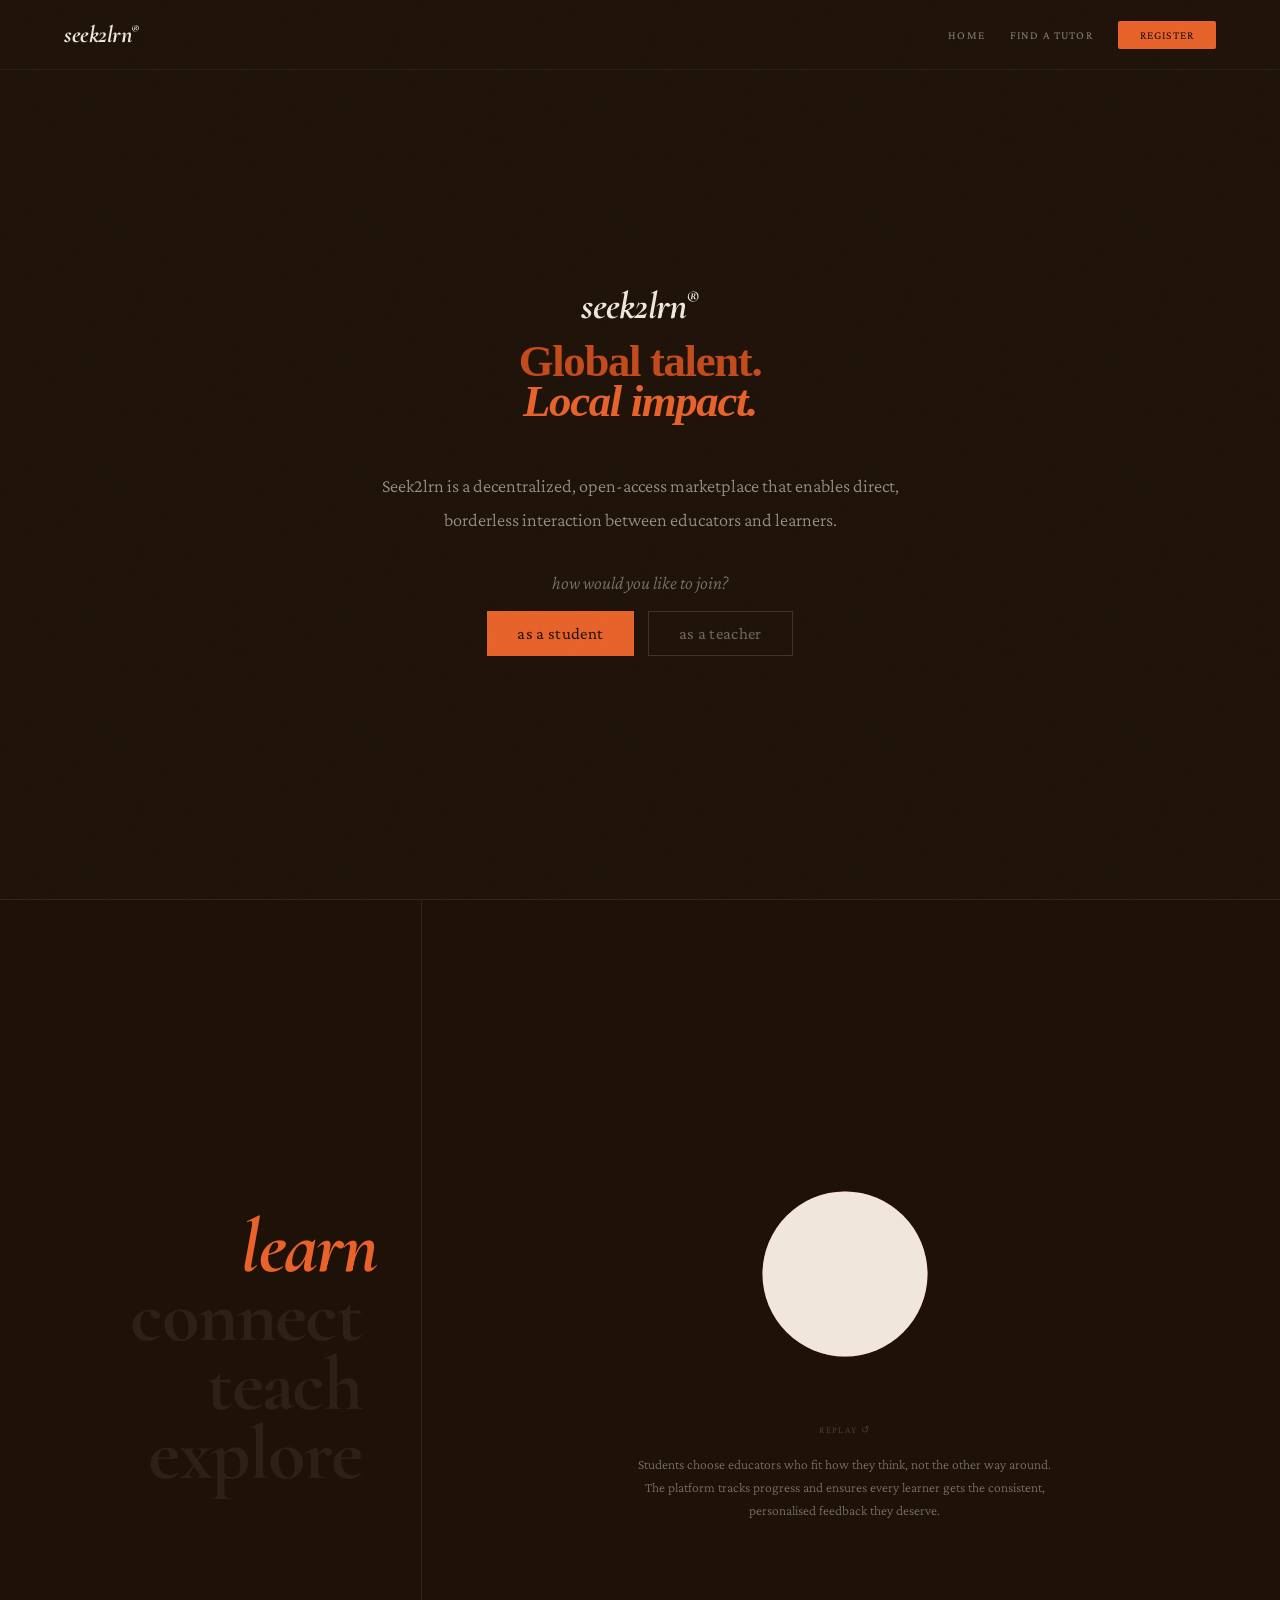
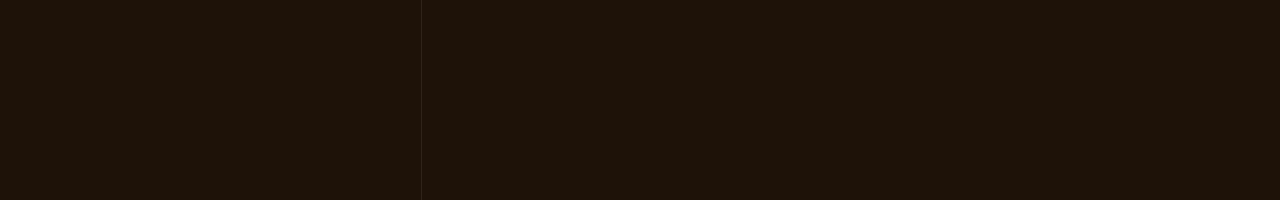
==== commit 23a9de08: "Split inline assets into separate files" ====
--- a/index.html
+++ b/index.html
@@ -6,1022 +6,7 @@
     <title>seek2lrn® | Global Marketplace</title>
     <link rel="preconnect" href="https://fonts.googleapis.com">
     <link href="https://fonts.googleapis.com/css2?family=Cormorant+Garamond:ital,wght@0,300;0,400;0,600;0,700;1,300;1,400;1,600&family=Crimson+Pro:ital,wght@0,300;0,400;0,600;1,300;1,400&display=swap" rel="stylesheet">
-
-    <style>
-        :root {
-            --ink:       #1A0F0A;
-            --brown:     #1E1208;
-            --parchment: #F0E6DC;
-            --cream:     #F7F0EA;
-            --accent:    #E8622A;
-            --rust:      #C44A1A;
-            --mid:       #7A5A4A;
-            --dim:       rgba(26,15,10,0.08);
-        }
-
-        * { box-sizing: border-box; }
-        body, html { margin: 0; padding: 0; background: var(--cream); font-family: 'Crimson Pro', serif; color: var(--ink); overflow-x: hidden; }
-
-        body::after {
-            content: ''; position: fixed; inset: 0; z-index: 9000; pointer-events: none; opacity: 0.028;
-            background-image: url("data:image/svg+xml,%3Csvg viewBox='0 0 512 512' xmlns='http://www.w3.org/2000/svg'%3E%3Cfilter id='n'%3E%3CfeTurbulence type='fractalNoise' baseFrequency='0.75' numOctaves='4' stitchTiles='stitch'/%3E%3C/filter%3E%3Crect width='100%25' height='100%25' filter='url(%23n)'/%3E%3C/svg%3E");
-            background-size: 256px 256px;
-        }
-
-        .page { display: none; min-height: 100vh; }
-        .page.active { display: block; }
-
-        /* ---- TOOLBAR ---- */
-        .toolbar {
-            position: fixed; top: 0; width: 100%; height: 70px;
-            background: var(--brown); display: flex; align-items: center;
-            justify-content: space-between; padding: 0 5%; z-index: 1000;
-            border-bottom: 1px solid rgba(255,255,255,0.05);
-        }
-        .logo { font-family: 'Cormorant Garamond', serif; font-weight: 900; font-style: italic; font-size: 1.5rem; letter-spacing: -0.02em; color: var(--parchment); cursor: pointer; text-decoration: none; }
-        .nav-links { display: flex; gap: 25px; align-items: center; }
-        .nav-links a { text-decoration: none; color: rgba(240,230,220,0.5); font-size: 0.72rem; letter-spacing: 0.1em; text-transform: uppercase; transition: color 0.2s; cursor: pointer; }
-        .nav-links a:hover { color: var(--parchment); }
-        .cta { background: var(--accent) !important; color: var(--ink) !important; padding: 8px 22px; border-radius: 2px !important; letter-spacing: 0.1em; }
-
-        /* ==================
-           HOME PAGE
-        ================== */
-        .hero { height: 100vh; display: flex; flex-direction: column; justify-content: center; padding: 0 10%; border-bottom: 1px solid var(--dim); }
-        .hero h1 { font-family: 'Cormorant Garamond', serif; font-size: 7.5rem; font-weight: 900; line-height: 0.85; margin: 0 0 36px 0; letter-spacing: -0.03em; color: var(--ink); }
-        .hero h1 em { font-style: italic; color: var(--rust); }
-        .hero p { font-size: 1.1rem; max-width: 580px; font-weight: 300; line-height: 1.7; margin: 0 0 40px 0; color: var(--mid); }
-        .hero-cta { display: inline-flex; align-items: center; gap: 14px; background: var(--brown); color: var(--accent); font-size: 0.75rem; letter-spacing: 0.12em; text-transform: uppercase; padding: 16px 32px; cursor: pointer; transition: gap 0.3s, background 0.2s; border: none; font-family: 'Crimson Pro', serif; }
-        .hero-cta:hover { gap: 24px; background: var(--rust); color: var(--parchment); }
-        .hero-cta::after { content: '→'; font-size: 1rem; }
-
-        .interactive-section { height: 100vh; background-color: var(--brown); display: flex; width: 100%; position: relative; }
-        .sidebar { width: 33%; height: 100%; display: flex; flex-direction: column; justify-content: center; align-items: flex-end; padding-right: 60px; border-right: 1px solid rgba(240,230,220,0.08); }
-        .m-item { font-family: 'Cormorant Garamond', serif; font-size: 4.8rem; font-weight: 900; color: rgba(240,230,220,0.07); transition: all 0.4s ease; cursor: pointer; line-height: 0.9; letter-spacing: -0.02em; }
-        .m-item.active { font-style: italic; color: var(--accent); transform: translateX(15px); }
-        .display-area { width: 66%; height: 100%; display: flex; align-items: center; justify-content: center; position: relative; }
-        .content-wrap { position: absolute; display: flex; flex-direction: column; align-items: center; opacity: 0; transform: translateY(30px); transition: all 0.6s cubic-bezier(0.16, 1, 0.3, 1); width: 100%; pointer-events: none; }
-        .content-wrap.active { opacity: 1; transform: translateY(0); pointer-events: auto; }
-        .box { width: 500px; height: 220px; position: relative; margin-bottom: 20px; }
-        .s { position: absolute; transition: all 0.7s cubic-bezier(0.23, 1, 0.32, 1); }
-
-        /* TEACH */
-        #v-teach .teach-stage { width:220px; height:220px; background:var(--brown); display:flex; align-items:center; justify-content:center; }
-        #v-teach .root { position:relative; width:200px; height:200px; }
-        #v-teach .face { position:absolute; display:grid; overflow:hidden; }
-        #v-teach .face.ct { width:80px; height:80px; left:60px; top:60px; grid-template-columns:40px 40px; grid-template-rows:40px 40px; }
-        #v-teach .face.tl { width:56px; height:56px; left:4px;   top:4px;   grid-template-columns:28px 28px; grid-template-rows:28px 28px; }
-        #v-teach .face.tr { width:56px; height:56px; left:140px; top:4px;   grid-template-columns:28px 28px; grid-template-rows:28px 28px; }
-        #v-teach .face.bl { width:56px; height:56px; left:4px;   top:140px; grid-template-columns:28px 28px; grid-template-rows:28px 28px; }
-        #v-teach .face.br { width:56px; height:56px; left:140px; top:140px; grid-template-columns:28px 28px; grid-template-rows:28px 28px; }
-        #v-teach .cell { overflow:hidden; position:relative; }
-        #v-teach .strip { display:flex; position:absolute; top:0; left:0; height:100%; }
-        #v-teach .block { flex-shrink:0; height:100%; }
-
-                #v-learn .s { border-radius: 50%; left: 50%; top: 50%; transform: translate(-50%, -50%); }
-        #v-learn .s3 { width: 160px; height: 160px; background: rgba(240,230,220,0.05); border: 1px solid rgba(240,230,220,0.12); z-index: 1; }
-        #v-learn .s2 { width: 110px; height: 110px; background: var(--rust); z-index: 2; }
-        #v-learn .s1 { width: 55px; height: 55px; background: var(--parchment); z-index: 3; }
-
-        #v-learn.playing .s2 { animation: learn-expand-outer 1.8s cubic-bezier(0, 0.05, 0.1, 1) 1 forwards; }
-        #v-learn.playing .s1 { animation: learn-expand-inner 1.4s cubic-bezier(0, 0.1, 0.15, 1) 1 forwards; animation-delay: 0.5s; }
-
-        @keyframes learn-expand-outer {
-            0%   { width: 110px; height: 110px; }
-            100% { width: 165px; height: 165px; }
-        }
-        @keyframes learn-expand-inner {
-            0%   { width: 55px; height: 55px; }
-            100% { width: 165px; height: 165px; }
-        }
-        #v-connect .s { border-radius: 50%; top: 50%; }
-        #v-connect .s1 {
-            width: 140px; height: 140px;
-            left: 50%;
-            background: var(--rust);
-            z-index: 2;
-            transform: translate(-50%, -50%);
-            opacity: 0.9;
-        }
-        #v-connect .s2 {
-            width: 140px; height: 140px;
-            left: 50%;
-            background: var(--parchment);
-            z-index: 1;
-            transform: translate(-50%, -50%);
-            opacity: 0.9;
-        }
-        #v-connect .s3 { display: none; }
-
-        /* s1 slides in from left, s2 from right, meet with overlap in center */
-        @keyframes slide-from-left {
-            0%   { transform: translate(-90%, -50%); }
-            100% { transform: translate(-70%, -50%); }
-        }
-        @keyframes slide-from-right {
-            0%   { transform: translate(-10%, -50%); }
-            100% { transform: translate(-30%, -50%); }
-        }
-
-        #v-connect.active .s1 {
-            animation: slide-from-left 5.5s cubic-bezier(0.16, 1, 0.3, 1) 1 forwards;
-        }
-        #v-connect.active .s2 {
-            animation: slide-from-right 5.5s cubic-bezier(0.16, 1, 0.3, 1) 1 forwards;
-        }
-        /* EXPLORE — 2x2 square grid, circle travels clockwise */
-        #v-explore .explore-stage {
-            width: 220px;
-            height: 220px;
-            display: grid;
-            grid-template-columns: 1fr 1fr;
-            grid-template-rows: 1fr 1fr;
-            position: relative;
-        }
-
-        #v-explore .explore-rect { width: 100%; height: 100%; }
-        #v-explore .q1 { background: #F7F0EA; }
-        #v-explore .q2 { background: var(--accent); }
-        #v-explore .q3 { background: var(--accent); }
-        #v-explore .q4 { background: var(--brown); }
-
-        #v-explore .shifter {
-            position: absolute;
-            width: 70px;
-            height: 70px;
-            border-radius: 50%;
-            background: #E8622A;
-            z-index: 10;
-            top: 20px;
-            left: 20px;
-        }
-
-        /* Explore — 2x2 clockwise circle, pure CSS */
-        @keyframes exploreLeft {
-            0.0% { left: 20.0px; }
-            2.059% { left: 20.3px; }
-            4.118% { left: 21.3px; }
-            6.176% { left: 24.4px; }
-            8.235% { left: 31.0px; }
-            10.294% { left: 75.0px; }
-            12.353% { left: 119.0px; }
-            14.412% { left: 125.6px; }
-            16.471% { left: 128.7px; }
-            18.529% { left: 129.7px; }
-            20.588% { left: 130.0px; }
-            25.0% { left: 130.0px; }
-            27.059% { left: 130.0px; }
-            29.118% { left: 130.0px; }
-            31.176% { left: 130.0px; }
-            33.235% { left: 130.0px; }
-            35.294% { left: 130.0px; }
-            37.353% { left: 130.0px; }
-            39.412% { left: 130.0px; }
-            41.471% { left: 130.0px; }
-            43.529% { left: 130.0px; }
-            45.588% { left: 130.0px; }
-            50.0% { left: 130.0px; }
-            52.059% { left: 129.7px; }
-            54.118% { left: 128.7px; }
-            56.176% { left: 125.6px; }
-            58.235% { left: 119.0px; }
-            60.294% { left: 75.0px; }
-            62.353% { left: 31.0px; }
-            64.412% { left: 24.4px; }
-            66.471% { left: 21.3px; }
-            68.529% { left: 20.3px; }
-            70.588% { left: 20.0px; }
-            75.0% { left: 20.0px; }
-            77.059% { left: 20.0px; }
-            79.118% { left: 20.0px; }
-            81.176% { left: 20.0px; }
-            83.235% { left: 20.0px; }
-            85.294% { left: 20.0px; }
-            87.353% { left: 20.0px; }
-            89.412% { left: 20.0px; }
-            91.471% { left: 20.0px; }
-            93.529% { left: 20.0px; }
-            95.588% { left: 20.0px; }
-            100.0% { left: 20.0px; }
-        }
-        @keyframes exploreTop {
-            0.0% { top: 20.0px; }
-            2.059% { top: 20.0px; }
-            4.118% { top: 20.0px; }
-            6.176% { top: 20.0px; }
-            8.235% { top: 20.0px; }
-            10.294% { top: 20.0px; }
-            12.353% { top: 20.0px; }
-            14.412% { top: 20.0px; }
-            16.471% { top: 20.0px; }
-            18.529% { top: 20.0px; }
-            20.588% { top: 20.0px; }
-            25.0% { top: 20.0px; }
-            27.059% { top: 20.3px; }
-            29.118% { top: 21.3px; }
-            31.176% { top: 24.4px; }
-            33.235% { top: 31.0px; }
-            35.294% { top: 75.0px; }
-            37.353% { top: 119.0px; }
-            39.412% { top: 125.6px; }
-            41.471% { top: 128.7px; }
-            43.529% { top: 129.7px; }
-            45.588% { top: 130.0px; }
-            50.0% { top: 130.0px; }
-            52.059% { top: 130.0px; }
-            54.118% { top: 130.0px; }
-            56.176% { top: 130.0px; }
-            58.235% { top: 130.0px; }
-            60.294% { top: 130.0px; }
-            62.353% { top: 130.0px; }
-            64.412% { top: 130.0px; }
-            66.471% { top: 130.0px; }
-            68.529% { top: 130.0px; }
-            70.588% { top: 130.0px; }
-            75.0% { top: 130.0px; }
-            77.059% { top: 129.7px; }
-            79.118% { top: 128.7px; }
-            81.176% { top: 125.6px; }
-            83.235% { top: 119.0px; }
-            85.294% { top: 75.0px; }
-            87.353% { top: 31.0px; }
-            89.412% { top: 24.4px; }
-            91.471% { top: 21.3px; }
-            93.529% { top: 20.3px; }
-            95.588% { top: 20.0px; }
-            100.0% { top: 20.0px; }
-        }
-        @keyframes exploreColor {
-            0% { background: #E8622A; }
-            9.471% { background: #E8622A; }
-            10.294% { background: #ffffff; }
-            34.471% { background: #ffffff; }
-            35.294% { background: #E8622A; }
-            59.471% { background: #E8622A; }
-            60.294% { background: #ffffff; }
-            84.471% { background: #ffffff; }
-            85.294% { background: #E8622A; }
-            100% { background: #E8622A; }
-        }
-            9.471% { background: #1A0F0A; }
-            10.294% { background: #ffffff; }
-            34.471% { background: #ffffff; }
-            35.294% { background: #E8622A; }
-            59.471% { background: #E8622A; }
-            60.294% { background: #ffffff; }
-            84.471% { background: #ffffff; }
-            85.294% { background: #1A0F0A; }
-            100% { background: #1A0F0A; }
-        }
-        @keyframes exploreSpin {
-            0.0% { transform: rotate(0deg); }
-            2.059% { transform: rotate(1.1deg); }
-            4.118% { transform: rotate(4.3deg); }
-            6.176% { transform: rotate(14.4deg); }
-            8.235% { transform: rotate(36.0deg); }
-            10.294% { transform: rotate(180.0deg); }
-            12.353% { transform: rotate(324.0deg); }
-            14.412% { transform: rotate(345.6deg); }
-            16.471% { transform: rotate(355.7deg); }
-            18.529% { transform: rotate(358.9deg); }
-            20.588% { transform: rotate(360.0deg); }
-            25.0% { transform: rotate(360.0deg); }
-            27.059% { transform: rotate(361.1deg); }
-            29.118% { transform: rotate(364.3deg); }
-            31.176% { transform: rotate(374.4deg); }
-            33.235% { transform: rotate(396.0deg); }
-            35.294% { transform: rotate(540.0deg); }
-            37.353% { transform: rotate(684.0deg); }
-            39.412% { transform: rotate(705.6deg); }
-            41.471% { transform: rotate(715.7deg); }
-            43.529% { transform: rotate(718.9deg); }
-            45.588% { transform: rotate(720.0deg); }
-            50.0% { transform: rotate(720.0deg); }
-            52.059% { transform: rotate(721.1deg); }
-            54.118% { transform: rotate(724.3deg); }
-            56.176% { transform: rotate(734.4deg); }
-            58.235% { transform: rotate(756.0deg); }
-            60.294% { transform: rotate(900.0deg); }
-            62.353% { transform: rotate(1044.0deg); }
-            64.412% { transform: rotate(1065.6deg); }
-            66.471% { transform: rotate(1075.7deg); }
-            68.529% { transform: rotate(1078.9deg); }
-            70.588% { transform: rotate(1080.0deg); }
-            75.0% { transform: rotate(1080.0deg); }
-            77.059% { transform: rotate(1081.1deg); }
-            79.118% { transform: rotate(1084.3deg); }
-            81.176% { transform: rotate(1094.4deg); }
-            83.235% { transform: rotate(1116.0deg); }
-            85.294% { transform: rotate(1260.0deg); }
-            87.353% { transform: rotate(1404.0deg); }
-            89.412% { transform: rotate(1425.6deg); }
-            91.471% { transform: rotate(1435.7deg); }
-            93.529% { transform: rotate(1438.9deg); }
-            95.588% { transform: rotate(1440.0deg); }
-            100.0% { transform: rotate(1440deg); }
-        }
-
-        #v-explore.active .shifter {
-            animation:
-                exploreLeft  6.8s linear 1 forwards,
-                exploreTop   6.8s linear 1 forwards,
-                exploreSpin  6.8s linear 1 forwards,
-                exploreColor 6.8s linear 1 forwards;
-        }
-        .desc-p { color: rgba(240,230,220,0.45); font-size: 0.85rem; font-weight: 300; text-align: center; max-width: 420px; line-height: 1.7; }
-
-        .replay-btn {
-            margin-top: 16px;
-            background: none;
-            border: none;
-            color: rgba(240,230,220,0.2);
-            font-family: 'Crimson Pro', serif;
-            font-size: 0.6rem;
-            letter-spacing: 0.14em;
-            text-transform: uppercase;
-            cursor: pointer;
-            padding: 4px 0;
-            transition: color 0.2s;
-        }
-        .replay-btn:hover { color: var(--accent); }
-
-        /* ==================
-           FIND A TUTOR PAGE
-        ================== */
-        .tutor-page { padding-top: 70px; }
-        .tutor-header { padding: 80px 10% 60px; border-bottom: 1px solid var(--dim); }
-        .tutor-header h1 { font-family: 'Cormorant Garamond', serif; font-size: clamp(3rem, 6vw, 6rem); font-weight: 900; line-height: 0.85; letter-spacing: -0.03em; color: var(--ink); margin: 0 0 20px 0; }
-        .tutor-header h1 em { font-style: italic; color: var(--rust); }
-        .tutor-header p { font-size: 0.85rem; color: var(--mid); line-height: 1.7; max-width: 480px; }
-
-        .category-grid { display: grid; grid-template-columns: repeat(3, 1fr); gap: 1px; background: var(--dim); }
-        .category-card { background: var(--cream); padding: 48px 40px 40px; cursor: pointer; position: relative; overflow: hidden; transition: background 0.35s; text-decoration: none; display: block; }
-        .category-card:hover { background: var(--parchment); }
-        .category-card:hover .card-arrow { transform: rotate(45deg); background: var(--accent); border-color: var(--accent); }
-        .card-art { width: 100%; height: 200px; position: relative; margin-bottom: 32px; }
-        .art-shape { position: absolute; transition: all 0.5s cubic-bezier(0.23, 1, 0.32, 1); }
-
-        .stem .art-shape.a { width: 80px; height: 80px; top: 20px; left: 20px; border: 2px solid var(--ink); }
-        .stem .art-shape.b { width: 80px; height: 80px; top: 20px; left: 120px; border: 2px solid var(--ink); background: var(--accent); }
-        .stem .art-shape.c { width: 80px; height: 80px; top: 20px; left: 220px; border: 2px solid var(--ink); }
-        .stem .art-shape.d { width: 180px; height: 2px; top: 140px; left: 20px; background: var(--ink); }
-        .stem .art-shape.e { width: 2px; height: 60px; top: 100px; left: 160px; background: var(--rust); }
-
-        .music .art-shape.a { width: 180px; height: 180px; top: 10px; left: 40px; border-radius: 50%; border: 2px solid var(--ink); }
-        .music .art-shape.b { width: 100px; height: 100px; top: 50px; left: 80px; border-radius: 50%; background: var(--rust); }
-        .music .art-shape.c { width: 40px; height: 40px; top: 80px; left: 110px; border-radius: 50%; background: var(--accent); z-index: 2; }
-        .music .art-shape.d { width: 120px; height: 2px; top: 160px; left: 180px; background: var(--ink); transform: rotate(-15deg); }
-        .music .art-shape.e { width: 60px; height: 2px; top: 145px; left: 220px; background: var(--rust); transform: rotate(-15deg); }
-
-        .misc .art-shape.a { width: 60px; height: 60px; top: 30px; left: 30px; transform: rotate(30deg); background: var(--rust); }
-        .misc .art-shape.b { width: 90px; height: 90px; top: 80px; left: 140px; border-radius: 50%; border: 2px solid var(--ink); }
-        .misc .art-shape.c { width: 50px; height: 50px; top: 20px; left: 220px; background: var(--accent); border-radius: 50%; }
-        .misc .art-shape.d { width: 100px; height: 2px; top: 150px; left: 60px; background: var(--ink); transform: rotate(8deg); }
-        .misc .art-shape.e { width: 40px; height: 40px; top: 110px; left: 260px; transform: rotate(45deg); border: 2px solid var(--rust); }
-
-        .art .art-shape.a { width: 160px; height: 160px; top: 20px; left: 20px; border-radius: 50% 30% 50% 20%; background: var(--rust); opacity: 0.7; }
-        .art .art-shape.b { width: 120px; height: 120px; top: 50px; left: 100px; border-radius: 20% 50% 30% 50%; background: var(--accent); opacity: 0.85; }
-        .art .art-shape.c { width: 80px; height: 80px; top: 80px; left: 200px; border-radius: 50%; border: 3px solid var(--ink); }
-        .art .art-shape.d { width: 200px; height: 3px; top: 170px; left: 20px; background: var(--ink); }
-
-        .ela .art-shape.a { width: 240px; height: 3px; top: 40px; left: 20px; background: var(--ink); }
-        .ela .art-shape.b { width: 160px; height: 3px; top: 70px; left: 20px; background: var(--ink); }
-        .ela .art-shape.c { width: 200px; height: 3px; top: 100px; left: 20px; background: var(--ink); }
-        .ela .art-shape.d { width: 100px; height: 3px; top: 130px; left: 20px; background: var(--rust); }
-        .ela .art-shape.e { width: 50px; height: 50px; top: 30px; right: 30px; background: var(--accent); border-radius: 2px; }
-
-        .category-card:hover.stem .art-shape.b { transform: translateY(-8px); }
-        .category-card:hover.music .art-shape.b { transform: scale(1.1); }
-        .category-card:hover.art .art-shape.a { transform: rotate(10deg) scale(1.05); }
-        .category-card:hover.ela .art-shape.e { transform: rotate(15deg); }
-        .category-card:hover.misc .art-shape.a { transform: rotate(50deg); }
-
-        .card-label { font-size: 0.65rem; letter-spacing: 0.15em; text-transform: uppercase; color: var(--mid); margin-bottom: 12px; }
-        .card-title { font-family: 'Cormorant Garamond', serif; font-size: 2rem; font-weight: 900; line-height: 0.9; letter-spacing: -0.02em; color: var(--ink); margin-bottom: 16px; }
-        .card-title em { font-style: italic; color: var(--rust); }
-        .card-desc { font-size: 0.75rem; line-height: 1.7; color: var(--mid); max-width: 300px; }
-        .card-arrow { position: absolute; bottom: 28px; right: 28px; width: 32px; height: 32px; border: 1px solid var(--dim); border-radius: 50%; display: flex; align-items: center; justify-content: center; font-size: 0.85rem; color: var(--ink); transition: all 0.3s; }
-        .card-count { position: absolute; top: 28px; right: 28px; font-size: 0.65rem; letter-spacing: 0.1em; color: var(--mid); }
-
-        .back-btn { display: inline-flex; align-items: center; gap: 10px; font-size: 0.72rem; letter-spacing: 0.1em; text-transform: uppercase; color: var(--mid); cursor: pointer; border: none; background: none; padding: 0; margin-bottom: 32px; transition: color 0.2s; font-family: 'Crimson Pro', serif; }
-        .back-btn:hover { color: var(--ink); }
-        .back-btn::before { content: '←'; font-size: 1rem; }
-
-        /* ==================
-           REGISTER PAGE
-        ================== */
-        .register-page { padding-top: 70px; min-height: 100vh; }
-        .register-page.active { display: block; }
-
-        .reg-choice {
-            display: grid;
-            grid-template-columns: 1fr 1fr;
-            min-height: calc(100vh - 70px);
-        }
-
-        .reg-choice-panel {
-            padding: 80px 60px;
-            display: flex;
-            flex-direction: column;
-            justify-content: center;
-            cursor: pointer;
-            position: relative;
-            overflow: hidden;
-        }
-
-        .reg-choice-panel.student-panel { background: var(--parchment); color: var(--ink); }
-        .reg-choice-panel.tutor-panel { background: var(--brown); color: var(--parchment); }
-
-        .reg-choice-panel.student-panel:hover { background: #EDE3D8; }
-        .reg-choice-panel.tutor-panel:hover { background: #120A04; }
-        .tutor-panel:hover .reg-headline { color: var(--parchment) !important; }
-        .tutor-panel:hover .reg-headline em { color: var(--accent) !important; }
-        .tutor-panel:hover .reg-role-label { color: rgba(240,230,220,0.4) !important; }
-        .tutor-panel:hover p { color: rgba(240,230,220,0.45) !important; }
-
-        /* accent edge line — slides in from left on tutor hover */
-        .reg-choice-panel.tutor-panel::before {
-            content: '';
-            position: absolute;
-            top: 0; left: 0;
-            width: 2px;
-            height: 100%;
-            background: var(--accent);
-            transform: scaleY(0);
-            transform-origin: bottom;
-            transition: transform 0.9s cubic-bezier(0.16, 1, 0.3, 1);
-        }
-        .reg-choice-panel.tutor-panel:hover::before { transform: scaleY(1); }
-
-        .reg-headline {
-            font-family: 'Cormorant Garamond', serif;
-            font-weight: 900;
-            font-size: clamp(2.4rem, 3.5vw, 3.8rem);
-            line-height: 0.88;
-            letter-spacing: -0.03em;
-            margin-bottom: 16px;
-        }
-
-        .choice-arrow {
-            display: inline-flex;
-            align-items: center;
-            gap: 12px;
-            font-size: 0.72rem;
-            letter-spacing: 0.12em;
-            text-transform: uppercase;
-            margin-top: 32px;
-            transition: gap 0.5s cubic-bezier(0.16, 1, 0.3, 1), opacity 0.5s ease;
-            opacity: 0.5;
-        }
-        .reg-choice-panel:hover .choice-arrow { gap: 18px; opacity: 1; }
-        .student-panel .choice-arrow { color: var(--ink); }
-        .tutor-panel .choice-arrow { color: var(--accent); }
-        .choice-arrow::after { content: '→'; font-size: 1rem; }
-
-        /* FORM SCREENS — hidden until choice made */
-        .reg-form-screen {
-            display: none;
-            grid-template-columns: 1fr 1fr;
-            min-height: calc(100vh - 70px);
-        }
-
-        .reg-form-screen.visible { display: grid; }
-
-        /* Two halves split horizontally */
-        .reg-split {
-            display: contents;
-        }
-
-        /* STUDENT side — light parchment, open, receptive */
-        .reg-student {
-            background: var(--parchment);
-            padding: 70px 60px 80px;
-            display: flex;
-            flex-direction: column;
-            justify-content: space-between;
-            border-right: 1px solid rgba(26,15,10,0.1);
-            position: relative;
-            overflow: hidden;
-        }
-
-        /* TUTOR side — deep brown, authoritative, structured */
-        .reg-tutor {
-            background: var(--brown);
-            padding: 70px 60px 80px;
-            display: flex;
-            flex-direction: column;
-            justify-content: space-between;
-            position: relative;
-            overflow: hidden;
-        }
-
-        /* Abstract art containers */
-        .reg-art {
-            width: 100%;
-            height: 220px;
-            position: relative;
-            margin-bottom: 48px;
-            flex-shrink: 0;
-        }
-
-        .ra { position: absolute; }
-
-        /* STUDENT ART — concentric circles sharing a common bottom tangent, pure vertical */
-        .student-art .ra {
-            border-radius: 50%;
-            position: absolute;
-            left: 50%;
-            transform: translateX(-50%);
-        }
-
-        .student-art .ra.c1 {
-            width: 44px; height: 44px;
-            bottom: 20px;
-            background: var(--brown);
-            opacity: 1;
-            transition: width 0.5s cubic-bezier(0.16, 1, 0.3, 1),
-                        height 0.5s cubic-bezier(0.16, 1, 0.3, 1);
-        }
-        .student-art .ra.c2 {
-            width: 44px; height: 44px;
-            bottom: 20px;
-            background: var(--brown);
-            opacity: 0;
-            transition: width 0.55s cubic-bezier(0.16, 1, 0.3, 1),
-                        height 0.55s cubic-bezier(0.16, 1, 0.3, 1),
-                        opacity 0.2s ease;
-        }
-        .student-art .ra.c3 {
-            width: 44px; height: 44px;
-            bottom: 20px;
-            background: var(--brown);
-            opacity: 0;
-            transition: width 0.6s cubic-bezier(0.16, 1, 0.3, 1),
-                        height 0.6s cubic-bezier(0.16, 1, 0.3, 1),
-                        opacity 0.2s ease;
-        }
-        .student-art .ra.c4 {
-            width: 44px; height: 44px;
-            bottom: 20px;
-            background: var(--brown);
-            opacity: 0;
-            transition: width 0.65s cubic-bezier(0.16, 1, 0.3, 1),
-                        height 0.65s cubic-bezier(0.16, 1, 0.3, 1),
-                        opacity 0.2s ease;
-        }
-
-        /* hover — bloom upward, staggered */
-        .student-panel:hover .student-art .ra.c1,
-        .reg-student:hover .student-art .ra.c1 { width: 60px; height: 60px; }
-        .student-panel:hover .student-art .ra.c2,
-        .reg-student:hover .student-art .ra.c2 { width: 110px; height: 110px; opacity: 1; transition-delay: 0.1s; }
-        .student-panel:hover .student-art .ra.c3,
-        .reg-student:hover .student-art .ra.c3 { width: 170px; height: 170px; opacity: 1; transition-delay: 0.2s; }
-        .student-panel:hover .student-art .ra.c4,
-        .reg-student:hover .student-art .ra.c4 { width: 240px; height: 240px; opacity: 1; transition-delay: 0.3s; }
-
-        .student-art .ra.origin {
-            width: 8px; height: 8px;
-            bottom: 16px;
-            left: 50%;
-            transform: translateX(-50%);
-            background: var(--rust);
-            z-index: 11;
-            transition: background 0.5s ease, transform 0.6s cubic-bezier(0.16,1,0.3,1);
-        }
-        .student-panel:hover .student-art .ra.origin,
-        .reg-student:hover .student-art .ra.origin {
-            background: var(--accent);
-            transform: translateX(-50%) scale(1.5);
-        }
-
-        /* STUDENT HOVER — circles breathe outward */
-        .student-panel:hover .student-art .ra.c1 { width: 54px; height: 54px; }
-        .student-panel:hover .student-art .ra.c2 { width: 114px; height: 114px; }
-        .student-panel:hover .student-art .ra.c3 { width: 184px; height: 184px; }
-        .student-panel:hover .student-art .ra.c4 { width: 260px; height: 260px; opacity: 0.08; }
-        .student-panel:hover .student-art .ra.origin { background: var(--accent); transform: translateY(-50%) scale(1.5); }
-
-        /* TUTOR ART — Wacom tablet, exact match to landing #v-teach */
-        .tutor-art .ra.tablet {
-            width: 280px; height: 180px;
-            top: 20px; left: 30px;
-            border-radius: 4px;
-            border: 3px solid var(--parchment);
-            transition: border-color 0.6s ease, box-shadow 0.6s ease;
-        }
-        .tutor-art .ra.stroke {
-            width: 160px; height: 4px;
-            top: 90px; left: 200px;
-            transform: rotate(-25deg);
-            background: var(--accent);
-            transition: width 0.6s cubic-bezier(0.16, 1, 0.3, 1);
-        }
-        .tutor-art .ra.stylus {
-            width: 4px; height: 100px;
-            top: 10px; left: 308px;
-            background: rgba(240,230,220,0.7);
-            border-radius: 2px 2px 0 0;
-            transform: rotate(-25deg);
-            transform-origin: bottom center;
-            transition: transform 0.7s cubic-bezier(0.16, 1, 0.3, 1), opacity 0.7s ease;
-        }
-        .tutor-art .ra.nib {
-            width: 8px; height: 8px;
-            border-radius: 50%;
-            background: var(--accent);
-            top: 86px; left: 193px;
-            transition: transform 0.6s cubic-bezier(0.16, 1, 0.3, 1), box-shadow 0.6s ease;
-        }
-
-        /* TUTOR HOVER — stylus lifts, stroke extends, nib glows */
-        .tutor-panel:hover .tutor-art .ra.tablet { border-color: rgba(240,230,220,0.6); }
-        .tutor-panel:hover .tutor-art .ra.stroke { width: 185px; }
-        .tutor-panel:hover .tutor-art .ra.stylus { transform: rotate(-25deg) translateY(-7px); }
-        .tutor-panel:hover .tutor-art .ra.nib {
-            transform: translateX(-3px) translateY(-3px);
-            box-shadow: 0 0 10px rgba(200,240,0,0.55);
-        }
-
-        /* SCATTER — tutor art on mouseleave */
-        .tutor-art.scatter .ra.tablet { opacity: 0.2; transform: translateX(-16px); transition: all 0.7s cubic-bezier(0.23,1,0.32,1); }
-        .tutor-art.scatter .ra.stroke { width: 0; opacity: 0; }
-        .tutor-art.scatter .ra.stylus { transform: rotate(-25deg) translateY(-55px); opacity: 0; }
-        .tutor-art.scatter .ra.nib { transform: translate(24px, -18px); opacity: 0; }
-
-        /* Section labels */
-        .reg-role-label {
-            font-size: 0.65rem;
-            letter-spacing: 0.18em;
-            text-transform: uppercase;
-            margin-bottom: 12px;
-        }
-        .reg-student .reg-role-label { color: var(--mid); }
-        .reg-tutor .reg-role-label { color: rgba(240,230,220,0.4); }
-
-        .reg-student .reg-headline { color: var(--ink); }
-        .reg-tutor .reg-headline { color: var(--parchment); }
-
-        .reg-headline em { font-style: italic; }
-        .reg-student .reg-headline em { color: var(--rust); }
-        .reg-tutor .reg-headline em { color: var(--accent); }
-
-        .reg-desc {
-            font-size: 0.78rem;
-            line-height: 1.75;
-            margin-bottom: 48px;
-        }
-        .reg-student .reg-desc { color: var(--mid); max-width: 340px; }
-        .reg-tutor .reg-desc { color: rgba(240,230,220,0.45); max-width: 340px; }
-
-        /* FORMS */
-        .reg-form { display: flex; flex-direction: column; gap: 14px; }
-
-        .field-group { display: flex; flex-direction: column; gap: 6px; }
-
-        .field-label {
-            font-size: 0.62rem;
-            letter-spacing: 0.12em;
-            text-transform: uppercase;
-        }
-        .reg-student .field-label { color: var(--mid); }
-        .reg-tutor .field-label { color: rgba(240,230,220,0.4); }
-
-        .field-input {
-            width: 100%;
-            padding: 12px 16px;
-            font-family: 'Crimson Pro', serif;
-            font-size: 0.82rem;
-            border: none;
-            outline: none;
-            transition: all 0.2s;
-            border-radius: 0;
-            -webkit-appearance: none;
-        }
-
-        /* Student input — light bg, ink border on focus */
-        .reg-student .field-input {
-            background: rgba(26,15,10,0.05);
-            color: var(--ink);
-            border-bottom: 1px solid rgba(26,15,10,0.15);
-        }
-        .reg-student .field-input:focus {
-            background: rgba(26,15,10,0.08);
-            border-bottom-color: var(--ink);
-        }
-        .reg-student .field-input::placeholder { color: rgba(26,15,10,0.3); }
-
-        /* Tutor input — dark bg, parchment accent on focus */
-        .reg-tutor .field-input {
-            background: rgba(240,230,220,0.06);
-            color: var(--parchment);
-            border-bottom: 1px solid rgba(240,230,220,0.12);
-        }
-        .reg-tutor .field-input:focus {
-            background: rgba(240,230,220,0.1);
-            border-bottom-color: rgba(240,230,220,0.5);
-        }
-        .reg-tutor .field-input::placeholder { color: rgba(240,230,220,0.2); }
-
-        .field-row { display: grid; grid-template-columns: 1fr 1fr; gap: 14px; }
-
-        /* Submit buttons */
-        .reg-btn {
-            margin-top: 8px;
-            padding: 16px 28px;
-            font-family: 'Crimson Pro', serif;
-            font-size: 0.72rem;
-            letter-spacing: 0.12em;
-            text-transform: uppercase;
-            border: none;
-            cursor: pointer;
-            display: inline-flex;
-            align-items: center;
-            gap: 14px;
-            width: fit-content;
-            transition: gap 0.3s, background 0.2s, color 0.2s;
-        }
-        .reg-btn::after { content: '→'; font-size: 0.95rem; }
-        .reg-btn:hover { gap: 22px; }
-
-        .reg-student .reg-btn { background: var(--ink); color: var(--accent); }
-        .reg-student .reg-btn:hover { background: var(--rust); color: var(--parchment); }
-
-        .reg-tutor .reg-btn { background: var(--accent); color: var(--ink); }
-        .reg-tutor .reg-btn:hover { background: var(--parchment); color: var(--ink); }
-
-        .reg-switch {
-            font-size: 0.68rem;
-            letter-spacing: 0.06em;
-            margin-top: 20px;
-        }
-        .reg-student .reg-switch { color: var(--mid); }
-        .reg-tutor .reg-switch { color: rgba(240,230,220,0.35); }
-        .reg-switch a { cursor: pointer; text-decoration: underline; text-underline-offset: 3px; }
-        .reg-student .reg-switch a { color: var(--rust); }
-        .reg-tutor .reg-switch a { color: var(--accent); }
-
-        /* Divider label in the middle */
-        .reg-divider {
-            position: absolute;
-            top: 50%;
-            left: 50%;
-            transform: translate(-50%, -50%);
-            z-index: 10;
-            width: 40px;
-            height: 40px;
-            background: var(--cream);
-            border: 1px solid rgba(26,15,10,0.12);
-            border-radius: 50%;
-            display: flex;
-            align-items: center;
-            justify-content: center;
-            font-size: 0.6rem;
-            letter-spacing: 0.05em;
-            color: var(--mid);
-            pointer-events: none;
-        }
-
-        /* ==================
-           HERO SIDECAR
-        ================== */
-        #hero-sidecar {
-            position: absolute;
-            right: 0; top: 0;
-            width: 320px; height: 100%;
-            display: flex; flex-direction: column; justify-content: center;
-            padding: 80px 44px 40px 32px;
-            border-left: 1px solid var(--dim);
-            gap: 20px;
-        }
-        .sidecar-rule {
-            width: 24px; height: 2px;
-            background: var(--accent);
-        }
-        .sidecar-label {
-            font-size: 0.55rem;
-            letter-spacing: 0.22em;
-            text-transform: uppercase;
-            color: var(--accent);
-            margin-bottom: 0;
-        }
-        .sidecar-body {
-            font-size: 0.62rem;
-            line-height: 1.75;
-            color: var(--mid);
-            font-weight: 400;
-            letter-spacing: -0.01em;
-            word-spacing: -0.04em;
-            margin: 0;
-        }
-
-        /* ==================
-           MOBILE RESPONSIVE
-        ================== */
-
-        /* Hamburger button — hidden on desktop */
-        .menu-toggle {
-            display: none;
-            background: none;
-            border: none;
-            cursor: pointer;
-            padding: 6px;
-            flex-direction: column;
-            gap: 5px;
-        }
-        .menu-toggle span {
-            display: block;
-            width: 22px;
-            height: 2px;
-            background: var(--parchment);
-            transition: all 0.3s ease;
-        }
-        .menu-toggle.open span:nth-child(1) { transform: translateY(7px) rotate(45deg); }
-        .menu-toggle.open span:nth-child(2) { opacity: 0; }
-        .menu-toggle.open span:nth-child(3) { transform: translateY(-7px) rotate(-45deg); }
-
-        @media (max-width: 1200px) and (min-width: 769px) {
-            #hero-sidecar { display: none; }
-        }
-
-        @media (max-width: 900px) {
-            .category-grid { grid-template-columns: repeat(2, 1fr); }
-
-            .interactive-section { flex-direction: column; height: auto; min-height: auto; }
-            .sidebar {
-                width: 100%; height: auto;
-                flex-direction: row; justify-content: center; align-items: center;
-                padding: 24px 5%;
-                border-right: none;
-                border-bottom: 1px solid rgba(240,230,220,0.08);
-                gap: 20px;
-            }
-            .m-item { font-size: 2.6rem; }
-            .m-item.active { transform: translateX(0) translateY(-4px); }
-            .display-area { width: 100%; min-height: 420px; padding: 24px; }
-        }
-
-        @media (max-width: 768px) {
-            /* ── Toolbar ── */
-            .toolbar { padding: 0 5%; height: 56px; }
-            .logo { font-size: 1.15rem; }
-            .menu-toggle { display: flex; }
-            .nav-links {
-                display: none;
-                position: absolute;
-                top: 56px; left: 0; right: 0;
-                background: var(--brown);
-                flex-direction: column;
-                align-items: stretch;
-                padding: 16px 5% 20px;
-                gap: 0;
-                border-top: 1px solid rgba(255,255,255,0.06);
-                z-index: 999;
-            }
-            .nav-links.open { display: flex; }
-            .nav-links a {
-                font-size: 0.72rem;
-                letter-spacing: 0.1em;
-                padding: 14px 0;
-                border-bottom: 1px solid rgba(255,255,255,0.05);
-            }
-            .nav-links a.cta {
-                margin-top: 12px;
-                padding: 12px 20px !important;
-                text-align: center;
-                border-bottom: none;
-            }
-
-            /* ── Hero section — first screen: text + CTA only ── */
-            .hero {
-                height: auto !important;
-                min-height: 100vh;
-                justify-content: center !important;
-                padding: 80px 16px 48px !important;
-            }
-            /* Order: logo → tagline → cta → visuals */
-            #hero-tagline { order: 1; margin-top: 12px; margin-bottom: 0; }
-            #get-started-cta { order: 2; }
-            #teacher-placeholder { order: 2; }
-            #hero-sidecar {
-                order: 2;
-                position: static;
-                width: 100%; height: auto;
-                padding: 20px 0 24px;
-                border-left: none;
-                border-top: 1px solid var(--dim);
-                border-bottom: 1px solid var(--dim);
-                text-align: center;
-                align-items: center;
-                margin-bottom: 8px;
-            }
-            .sidecar-body { text-align: center; }
-            #hero-visuals { order: 3; }
-
-            /* ── Hero canvas area: stacked, full-width ── */
-            #hero-visuals {
-                display: flex !important;
-                flex-direction: column !important;
-                align-items: center !important;
-                gap: 16px !important;
-                width: 100% !important;
-            }
-            /* Dissolve globe-col so its children slot directly into the flex column */
-            #globe-col { display: contents !important; }
-            #atlas-mobile-intro { display: none !important; }
-
-            /* Order: atlas label(1) → card(2) → hint(3) → globe(4) → stop btn(5) → spiro(6) */
-            #globe-col > div:nth-child(2) { order: 1; } /* "atlas" label */
-            #atlas-card {
-                order: 2;
-                display: block !important;
-                position: static !important;
-                opacity: 1 !important;
-                width: 100% !important;
-                transition: none !important;
-            }
-            #globe-col > div:nth-child(3) { display: none !important; } /* hide "(click ↓)" */
-            #globe-wrap {
-                order: 4;
-                width: calc(100vw - 32px) !important;
-                height: calc(100vw - 32px) !important;
-                max-width: 360px !important;
-                max-height: 360px !important;
-            }
-            #globe-c   { width: 100% !important; height: 100% !important; }
-            #globe-stop { order: 5; }
-            #hero-visuals > div:last-child { order: 6; width: 100%; }
-            #spiro-wrap {
-                width: calc(100vw - 32px) !important;
-                height: calc(100vw - 32px) !important;
-                max-width: 360px !important;
-                max-height: 360px !important;
-            }
-            #spiro-c   { width: 100% !important; height: 100% !important; }
-            #globe-hover-overlay, #spiro-hover-overlay { display: none !important; }
-
-            /* spiro-card is already inside spiro column after the canvas — just un-absolute it */
-            #spiro-card {
-                display: block !important;
-                position: static !important;
-                opacity: 1 !important;
-                width: 100% !important;
-                max-width: 300px;
-                right: auto !important;
-                top: auto !important;
-                margin-top: 4px;
-            }
-
-            /* ── Interactive section ── */
-            .interactive-section { flex-direction: column; height: auto; }
-            .sidebar {
-                width: 100%; height: auto;
-                flex-direction: row; justify-content: center; align-items: center;
-                flex-wrap: wrap;
-                padding: 20px 4%; gap: 14px;
-                border-right: none;
-                border-bottom: 1px solid rgba(240,230,220,0.08);
-            }
-            .m-item { font-size: 2rem; }
-            .m-item.active { transform: none; }
-            .display-area { width: 100%; min-height: 400px; padding: 20px; }
-            .box { width: 260px; height: 180px; }
-
-            /* ── Find a tutor ── */
-            .category-grid { grid-template-columns: 1fr; }
-            .tutor-header { padding: 50px 6% 36px; }
-            .card-art { height: 140px; overflow: hidden; }
-
-            /* ── Register page ── */
-            .reg-choice { grid-template-columns: 1fr; min-height: auto; }
-            .reg-choice-panel { padding: 50px 32px; min-height: 55vmax; }
-            .reg-choice-panel.tutor-panel::before { width: 100%; height: 2px; top: 0; left: 0; transform: scaleY(1) scaleX(0); transform-origin: left; }
-            .reg-choice-panel.tutor-panel:hover::before { transform: scaleY(1) scaleX(1); }
-            .reg-form-screen { grid-template-columns: 1fr !important; }
-            .reg-form-screen.visible { display: flex !important; flex-direction: column; }
-            .reg-student, .reg-tutor { padding: 50px 32px 56px; }
-            .field-row { grid-template-columns: 1fr; }
-            .reg-divider { display: none; }
-        }
-
-        @media (max-width: 480px) {
-            .logo { font-size: 1rem; }
-
-            #hero-visuals { gap: 16px !important; }
-            #globe-wrap, #spiro-wrap { width: 260px !important; height: 260px !important; }
-            #globe-c, #spiro-c { width: 260px !important; height: 260px !important; }
-            #atlas-card, #spiro-card { max-width: 260px; }
-
-            .m-item { font-size: 1.5rem; }
-            .sidebar { gap: 10px; padding: 16px 3%; }
-            .display-area { min-height: 360px; }
-            .box { width: 220px; height: 160px; }
-
-            .reg-choice-panel { padding: 36px 22px; }
-            .reg-student, .reg-tutor { padding: 36px 22px 48px; }
-            .card-art { height: 110px; }
-        }
-    </style>
+    <link rel="stylesheet" href="styles.css">
 </head>
 <body>
 
@@ -1047,8 +32,13 @@
             border-bottom:1px solid rgba(240,230,220,0.08); position:relative;
         ">
             <!-- logo -->
-            <div style="font-family:'Cormorant Garamond',serif;font-weight:700;font-style:italic;font-size:2.4rem;letter-spacing:-0.02em;color:var(--parchment);margin-bottom:20px;">seek2lrn<sup style="font-size:0.45em;vertical-align:super;line-height:0;">&reg;</sup></div>
-
+            <div style="font-family:'Cormorant Garamond',serif;font-weight:700;font-style:italic;font-size:2.4rem;letter-spacing:-0.02em;color:var(--parchment);margin-bottom:12px;">seek2lrn<sup style="font-size:0.45em;vertical-align:super;line-height:0;">&reg;</sup></div>
+
+            <!-- global talent tagline -->
+            <div style="text-align:center;line-height:0.9;margin-bottom:24px;">
+                <div style="font-family:'IM Fell English',serif;font-weight:900;font-size:2.8rem;letter-spacing:-0.03em;color:var(--rust);">Global talent.</div>
+                <div style="font-family:'IM Fell English',serif;font-weight:900;font-size:2.8rem;font-style:italic;letter-spacing:-0.03em;color:var(--accent);">Local impact.</div>
+            </div>
 
             <!-- globe + knowledge spirograph side by side -->
             <div id="hero-visuals" style="position:relative;display:none;gap:40px;align-items:flex-start;justify-content:center;">
@@ -1075,13 +65,13 @@
                     ">Find a tutor →</button>
                 </div>
             </div>
-                <div id="globe-col" style="display:flex;flex-direction:column;align-items:center;gap:8px;">
+                <div id="globe-col" style="display:flex;flex-direction:column;align-items:center;gap:8px;width:380px;flex-shrink:0;">
                     <div id="atlas-mobile-intro" style="display:none;width:100%;font-family:'Courier Prime',monospace;font-size:9px;color:var(--mid);line-height:1.6;margin-bottom:6px;">
                         Pick any teacher, anywhere in the world. Shapes on the globe are tutors — tap one to add them to your spirograph.
                     </div>
                     <div style="font-size:10px;color:var(--mid);letter-spacing:0.1em;text-transform:uppercase;">atlas</div>
                     <div style="height:28px;display:flex;align-items:center;justify-content:center;">
-                        <div id="globe-hint" style="font-size:11px;color:var(--mid);opacity:0.5;font-family:'Crimson Pro',serif;letter-spacing:0.04em;transition:font-size 0.35s ease,opacity 0.35s ease,color 0.35s ease,text-shadow 0.35s ease;">(click ↓ any shape to add to spirograph)</div>
+                        <div id="globe-hint" style="font-size:11px;color:var(--mid);opacity:0.5;font-family:'Crimson Pro',serif;letter-spacing:0.04em;transition:font-size 0.35s ease,opacity 0.35s ease,color 0.35s ease,text-shadow 0.35s ease;">click any shape (◻ △ ○) to add to spirograph</div>
                     </div>
                     <div id="globe-wrap" style="position:relative;width:380px;height:380px;">
                     <canvas id="globe-c" width="380" height="380" style="position:absolute;top:0;left:0;cursor:crosshair;"></canvas>
@@ -1090,7 +80,7 @@
                 <button id="globe-stop" style="background:none;border:1px solid var(--dim);color:var(--mid);font-family:'Courier Prime',monospace;font-size:9px;padding:4px 12px;cursor:pointer;margin-top:6px;">stop rotation</button>
                 </div>
 
-                <div style="display:flex;flex-direction:column;align-items:center;gap:8px;">
+                <div style="display:flex;flex-direction:column;align-items:center;gap:8px;width:380px;flex-shrink:0;">
                     <div style="font-size:10px;color:var(--mid);letter-spacing:0.1em;text-transform:uppercase;">knowledge spirograph</div>
                     <div style="display:flex;align-items:center;gap:8px;font-family:'Courier Prime',monospace;font-size:10px;color:var(--mid);margin-top:3px;">
                         <span style="opacity:0.6;white-space:nowrap;">tutor name:</span>
@@ -1414,809 +404,7 @@
         </div>
     </div>
 
-    <script>
-        function toggleMenu() {
-            const nav = document.getElementById('nav-links');
-            const btn = document.getElementById('menu-toggle');
-            nav.classList.toggle('open');
-            btn.classList.toggle('open');
-        }
-        function closeMenu() {
-            document.getElementById('nav-links').classList.remove('open');
-            document.getElementById('menu-toggle').classList.remove('open');
-        }
-
-        // glisten animation for globe hint
-        (function(){
-            const style = document.createElement('style');
-            style.textContent = '@keyframes glisten{0%,100%{text-shadow:0 0 10px rgba(232,98,42,0.4),0 0 24px rgba(232,98,42,0.2)}40%{text-shadow:0 0 20px rgba(232,98,42,0.9),0 0 40px rgba(255,160,80,0.5),0 0 60px rgba(232,98,42,0.3)}}.glisten{animation:glisten 1.6s ease-in-out infinite;}';
-            document.head.appendChild(style);
-            document.getElementById('hero-type-text').textContent = "Seek2lrn is a decentralized, open-access marketplace that enables direct, borderless interaction between educators and learners.";
-            document.getElementById('get-started-cta').style.opacity = '1';
-        })();
-
-        function showStudentView() {
-            const hero = document.querySelector('.hero');
-            hero.style.transition = 'opacity 0.35s ease';
-            hero.style.opacity = '0';
-            setTimeout(() => {
-                hero.style.background = 'var(--cream)';
-                hero.style.borderBottom = '1px solid var(--dim)';
-                // Fix text colors for light background
-                document.querySelector('.hero > div').style.color = 'var(--ink)';
-                document.getElementById('hero-type-text').style.color = 'var(--mid)';
-                document.getElementById('get-started-cta').style.display = 'none';
-                document.getElementById('teacher-placeholder').style.display = 'none';
-                document.getElementById('hero-visuals').style.display = 'flex';
-                hero.style.opacity = '1';
-                window.scrollTo({ top: 0, behavior: 'smooth' });
-            }, 350);
-        }
-
-        function showTeacherPlaceholder() {
-            document.getElementById('get-started-cta').querySelector('div:last-child').style.display = 'none';
-            document.getElementById('teacher-placeholder').style.display = 'block';
-        }
-
-        function showPage(id) {
-            document.querySelectorAll('.page').forEach(p => p.classList.remove('active'));
-            document.getElementById('page-' + id).classList.add('active');
-            window.scrollTo({ top: 0, behavior: 'smooth' });
-            // Reset register to choice screen when navigating to it
-            if (id === 'register') backToChoice();
-        }
-
-        function showRegForm(role) {
-            document.getElementById('reg-choice').style.display = 'none';
-            const screen = document.getElementById('reg-form-screen');
-            screen.classList.add('visible');
-            // Show only the chosen side, but keep the other as a blank filler
-            const student = document.getElementById('form-student');
-            const tutor = document.getElementById('form-tutor');
-            if (role === 'student') {
-                student.style.display = 'flex';
-                tutor.style.display = 'flex';
-                tutor.style.opacity = '0.3';
-                tutor.style.pointerEvents = 'none';
-            } else {
-                tutor.style.display = 'flex';
-                student.style.display = 'flex';
-                student.style.opacity = '0.3';
-                student.style.pointerEvents = 'none';
-            }
-            window.scrollTo({ top: 0, behavior: 'smooth' });
-        }
-
-        function backToChoice() {
-            document.getElementById('reg-choice').style.display = 'grid';
-            const screen = document.getElementById('reg-form-screen');
-            screen.classList.remove('visible');
-            const student = document.getElementById('form-student');
-            const tutor = document.getElementById('form-tutor');
-            student.style.display = 'none';
-            student.style.opacity = '1';
-            student.style.pointerEvents = 'auto';
-            tutor.style.display = 'none';
-            tutor.style.opacity = '1';
-            tutor.style.pointerEvents = 'auto';
-        }
-
-        const items = document.querySelectorAll('.m-item');
-        const wraps = document.querySelectorAll('.content-wrap');
-        let current = 0, isMoving = false;
-
-        function triggerLearnAnim() {
-            const el = document.getElementById('v-learn');
-            el.classList.remove('playing');
-            void el.offsetWidth;
-            el.classList.add('playing');
-        }
-
-        function updateUI(index) {
-            items.forEach(i => i.classList.remove('active'));
-            wraps.forEach(w => w.classList.remove('active'));
-            items[index].classList.add('active');
-            wraps[index].classList.add('active');
-            current = index;
-            if (wraps[index].id === 'v-learn') { triggerLearnAnim(); }
-            else if (wraps[index].id === 'v-teach') { stopRubik(); setTimeout(initRubik, 80); }
-            else stopRubik();
-        }
-
-        const interactObs = new IntersectionObserver((entries) => {
-            entries.forEach(entry => {
-                if (entry.isIntersecting && current === 0) triggerLearnAnim();
-            });
-        }, { threshold: 0.5 });
-        const interactSection = document.getElementById('interact');
-        if (interactSection) interactObs.observe(interactSection);
-
-        window.addEventListener('wheel', (e) => {
-            if (!document.getElementById('page-home').classList.contains('active')) return;
-            const section = document.getElementById('interact');
-            if (!section) return;
-            const rect = section.getBoundingClientRect();
-            if (rect.top <= 0 && rect.bottom >= window.innerHeight) {
-                if (current === 3 && e.deltaY > 0) return;
-                if (current === 0 && e.deltaY < 0) return;
-                e.preventDefault();
-                if (isMoving) return;
-                isMoving = true;
-                if (e.deltaY > 0) current++; else current--;
-                updateUI(current);
-                setTimeout(() => { isMoving = false; }, 400);
-            }
-        }, { passive: false });
-
-        items.forEach((item, i) => item.addEventListener('click', () => updateUI(i)));
-
-        // ── Touch swipe for interactive section ──────────────────────────
-        (function() {
-            const section = document.getElementById('interact');
-            let txStart = 0, tyStart = 0;
-            section.addEventListener('touchstart', e => {
-                txStart = e.touches[0].clientX;
-                tyStart = e.touches[0].clientY;
-            }, { passive: true });
-            section.addEventListener('touchend', e => {
-                const dx = e.changedTouches[0].clientX - txStart;
-                const dy = e.changedTouches[0].clientY - tyStart;
-                if (Math.abs(dx) < 40 || Math.abs(dx) < Math.abs(dy)) return; // not a horizontal swipe
-                if (isMoving) return;
-                isMoving = true;
-                if (dx < 0 && current < 3) current++;   // swipe left → next
-                else if (dx > 0 && current > 0) current--; // swipe right → prev
-                updateUI(current);
-                setTimeout(() => { isMoving = false; }, 400);
-            }, { passive: true });
-        })();
-
-        function replaySection(id) {
-            const el = document.getElementById(id);
-            if (!el) return;
-            if (id === 'v-learn') { triggerLearnAnim(); return; }
-            el.classList.remove('active');
-            void el.offsetWidth;
-            el.classList.add('active');
-            if (id === 'v-teach') { stopRubik(); setTimeout(initRubik, 80); }
-        }
-
-        // ── Rubik engine ─────────────────────────────────────────────────
-        const OR='#E8622A', RU='#C44A1A', WH='#F7F0EA';
-        const FACE_CFG = {
-            ct:{cell:40,init:[OR,RU,RU,OR]}, tl:{cell:28,init:[OR,RU,RU,OR]},
-            tr:{cell:28,init:[RU,OR,OR,RU]}, bl:{cell:28,init:[RU,OR,OR,RU]},
-            br:{cell:28,init:[OR,RU,RU,OR]},
-        };
-        const RALL=['ct','tl','tr','bl','br'], ROUTER=['tl','tr','bl','br'];
-        let rState={}, rStrips={}, rTimers=[];
-        function rw(ms,cb){rTimers.push(setTimeout(cb,ms));}
-        function stopRubik(){rTimers.forEach(clearTimeout);rTimers=[];}
-
-        function buildFace(id) {
-            const cfg = FACE_CFG[id];
-            const root = document.getElementById('rubik-root');
-            let el = root.querySelector('.face.'+id);
-            if (el) el.remove();
-            el = document.createElement('div');
-            el.className = 'face '+id;
-            root.appendChild(el);
-            rState[id] = [...cfg.init];
-            rStrips[id] = [[],[]];
-            for (let row=0; row<2; row++) {
-                for (let col=0; col<2; col++) {
-                    const cell = document.createElement('div');
-                    cell.className = 'cell';
-                    cell.style.width = cfg.cell+'px';
-                    cell.style.height = cfg.cell+'px';
-                    const strip = document.createElement('div');
-                    strip.className = 'strip';
-                    strip.style.width = (cfg.cell*3)+'px';
-                    strip.style.transform = 'translateX(-'+cfg.cell+'px)';
-                    const idx = row*2+col;
-                    const blocks = [];
-                    for (let b=0; b<3; b++) {
-                        const block = document.createElement('div');
-                        block.className = 'block';
-                        block.style.width = cfg.cell+'px';
-                        block.style.background = b===1 ? rState[id][idx] : WH;
-                        strip.appendChild(block);
-                        blocks.push(block);
-                    }
-                    cell.appendChild(strip);
-                    el.appendChild(cell);
-                    rStrips[id][row][col] = {el:strip, blocks};
-                }
-            }
-        }
-
-        function buildAll() { RALL.forEach(buildFace); }
-
-        function slideRowLTR(ids, row, done) {
-            ids.forEach(id => {
-                const sz=FACE_CFG[id].cell, s0=rStrips[id][row][0], s1=rStrips[id][row][1];
-                const old0=rState[id][row*2], old1=rState[id][row*2+1];
-                s0.blocks[0].style.background=WH;  s0.blocks[1].style.background=old0; s0.blocks[2].style.background=old1;
-                s1.blocks[0].style.background=old0; s1.blocks[1].style.background=old1; s1.blocks[2].style.background=WH;
-                s0.el.style.transition='none'; s1.el.style.transition='none';
-                s0.el.style.transform='translateX(-'+sz+'px)'; s1.el.style.transform='translateX(-'+sz+'px)';
-                void s0.el.offsetWidth;
-                s0.el.style.transition='transform 0.5s cubic-bezier(0.76,0,0.24,1)';
-                s1.el.style.transition='transform 0.5s cubic-bezier(0.76,0,0.24,1)';
-                s0.el.style.transform='translateX(0px)'; s1.el.style.transform='translateX(0px)';
-                rState[id][row*2]=WH; rState[id][row*2+1]=old0;
-                setTimeout(()=>{
-                    s0.blocks[0].style.background=WH; s0.blocks[1].style.background=rState[id][row*2]; s0.blocks[2].style.background=WH;
-                    s1.blocks[0].style.background=WH; s1.blocks[1].style.background=rState[id][row*2+1]; s1.blocks[2].style.background=WH;
-                    s0.el.style.transition='none'; s1.el.style.transition='none';
-                    s0.el.style.transform='translateX(-'+sz+'px)'; s1.el.style.transform='translateX(-'+sz+'px)';
-                },550);
-            });
-            if(done) rw(600,done);
-        }
-
-        function slideRowRTL(ids, row, done) {
-            ids.forEach(id => {
-                const sz=FACE_CFG[id].cell, s0=rStrips[id][row][0], s1=rStrips[id][row][1];
-                const old0=rState[id][row*2], old1=rState[id][row*2+1];
-                s0.blocks[0].style.background=WH;  s0.blocks[1].style.background=old0; s0.blocks[2].style.background=old1;
-                s1.blocks[0].style.background=old1; s1.blocks[1].style.background=old1; s1.blocks[2].style.background=WH;
-                s0.el.style.transition='none'; s1.el.style.transition='none';
-                s0.el.style.transform='translateX(-'+sz+'px)'; s1.el.style.transform='translateX(-'+sz+'px)';
-                void s0.el.offsetWidth;
-                s0.el.style.transition='transform 0.5s cubic-bezier(0.76,0,0.24,1)';
-                s1.el.style.transition='transform 0.5s cubic-bezier(0.76,0,0.24,1)';
-                s0.el.style.transform='translateX(-'+(sz*2)+'px)'; s1.el.style.transform='translateX(-'+(sz*2)+'px)';
-                rState[id][row*2]=old1; rState[id][row*2+1]=WH;
-                setTimeout(()=>{
-                    s0.blocks[0].style.background=WH; s0.blocks[1].style.background=rState[id][row*2]; s0.blocks[2].style.background=WH;
-                    s1.blocks[0].style.background=WH; s1.blocks[1].style.background=rState[id][row*2+1]; s1.blocks[2].style.background=WH;
-                    s0.el.style.transition='none'; s1.el.style.transition='none';
-                    s0.el.style.transform='translateX(-'+sz+'px)'; s1.el.style.transform='translateX(-'+sz+'px)';
-                },550);
-            });
-            if(done) rw(600,done);
-        }
-
-        function allWhite(ids){return ids.every(id=>rState[id].every(c=>c===WH));}
-
-        function conveyor(ids,done){
-            let step=0;
-            function tick(){
-                if(allWhite(ids)){done&&done();return;}
-                if(step%2===0) slideRowLTR(ids,0,null);
-                else           slideRowRTL(ids,1,null);
-                step++; rw(900,tick);
-            }
-            tick();
-        }
-
-        function initRubik(){
-            stopRubik(); buildAll();
-
-            // One step of the conveyor: alternates LTR row0 / RTL row1
-            function ctStep(step, done) {
-                if(step%2===0) slideRowLTR(['ct'],0,done);
-                else           slideRowRTL(['ct'],1,done);
-            }
-            function outerStep(step, done) {
-                if(step%2===0) slideRowLTR(ROUTER,0,done);
-                else           slideRowRTL(ROUTER,1,done);
-            }
-
-            // Run: ct does one step, then outer follow with same step, repeat until ct all-white
-            function runLinked(step) {
-                if(allWhite(['ct'])){ rw(800, restart); return; }
-                ctStep(step, ()=>{
-                    rw(100, ()=>{
-                        outerStep(step, ()=>{
-                            rw(300, ()=>runLinked(step+1));
-                        });
-                    });
-                });
-            }
-
-            function restart(){ buildAll(); rw(600, ()=>runLinked(0)); }
-            rw(600, ()=>runLinked(0));
-        }
-
-                // Tutor art scatter animation on mouseleave
-        function bindTutorArtScatter() {
-            ['choice-tutor-art', 'form-tutor-art'].forEach(id => {
-                const art = document.getElementById(id);
-                if (!art) return;
-                const panel = art.closest('.reg-choice-panel, .reg-tutor');
-                if (!panel) return;
-                panel.addEventListener('mouseleave', () => art.classList.add('scatter'));
-                panel.addEventListener('mouseenter', () => art.classList.remove('scatter'));
-            });
-        }
-        bindTutorArtScatter();
-        // Re-bind after form is shown since elements are hidden/shown dynamically
-        const _origShowRegForm = showRegForm;
-        showRegForm = function(role) {
-            _origShowRegForm(role);
-            setTimeout(bindTutorArtScatter, 50);
-        };
-
-
-    </script>
-
-<script>
-
-// ─── SHARED STATE ──────────────────────────────────────────────────────────
-let selectedShape = "tri"; // tri | sq | ci
-let selectedLabel = "";
-
-// ─── GLOBE ─────────────────────────────────────────────────────────────────
-const gc     = document.getElementById("globe-c");
-const gctx   = gc.getContext("2d");
-const gHover = document.getElementById("globe-hover-overlay");
-const ghctx  = gHover.getContext("2d");
-let globeHovered = false;
-
-// Hint glow on hover
-gc.addEventListener("mouseenter",()=>{
-  const h=document.getElementById("globe-hint");
-  h.style.fontSize="19px"; h.style.opacity="1";
-  h.style.color="#E8622A";
-  h.style.textShadow="0 0 12px rgba(232,98,42,0.5), 0 0 28px rgba(232,98,42,0.25)";
-  h.classList.add("glisten");
-  showAtlasCard();
-});
-gc.addEventListener("mouseleave",()=>{
-  const h=document.getElementById("globe-hint");
-  h.style.fontSize="11px"; h.style.opacity="0.5";
-  h.style.color="var(--mid)"; h.style.textShadow="none";
-  h.classList.remove("glisten");
-  setTimeout(()=>{
-    const card=document.getElementById("atlas-card");
-    if(!card.matches(":hover")) hideAtlasCard();
-  }, 80);
-});
-
-// Atlas card: hover show/hide
-let atlasCardVisible=false;
-function showAtlasCard(){
-  atlasCardVisible=true;
-  const card=document.getElementById("atlas-card");
-  card.style.transition="opacity 0.4s ease";
-  card.style.opacity="1";
-  drawDynamicConnector();
-}
-function hideAtlasCard(){
-  atlasCardVisible=false;
-  const card=document.getElementById("atlas-card");
-  card.style.transition="opacity 0.5s ease";
-  card.style.opacity="0";
-  ghctx.clearRect(0,0,710,380);
-}
-document.getElementById("atlas-card").addEventListener("mouseenter",()=>{ showAtlasCard(); });
-document.getElementById("atlas-card").addEventListener("mouseleave",()=>{
-  setTimeout(()=>{ if(!gc.matches(":hover")) hideAtlasCard(); }, 80);
-});
-
-// Fixed connector from card right edge to globe left rim
-function drawDynamicConnector(){
-  const A={x:290,y:155}, B={x:290,y:80}, C={x:350,y:80}, D={x:350,y:155};
-  ghctx.clearRect(0,0,710,380);
-  ghctx.save();
-  ghctx.strokeStyle="#E8622A"; ghctx.lineWidth=1.2; ghctx.setLineDash([4,3]);
-  ghctx.beginPath();
-  ghctx.moveTo(A.x,A.y);
-  ghctx.lineTo(B.x,B.y);
-  ghctx.lineTo(C.x,C.y);
-  ghctx.lineTo(D.x,D.y);
-  ghctx.stroke();
-  ghctx.setLineDash([]);
-  ghctx.beginPath(); ghctx.arc(D.x,D.y,3,0,Math.PI*2);
-  ghctx.fillStyle="#E8622A"; ghctx.fill();
-  ghctx.restore();
-}
-
-// Spiro card hover
-const sHover = document.getElementById("spiro-hover-overlay");
-const shctx  = sHover.getContext("2d");
-let spiroHovered=false, hoverAnimId3, hoverT2=0;
-
-function drawSpiroConnector(t) {
-  shctx.clearRect(0,0,760,380);
-  if(t<=0) return;
-  // Overlay: 760px wide, left=-330px from spiro canvas origin
-  // hero-visuals = 800px (380+40+380); overlay left = 420-330 = 90px from hero-visuals left
-  // Spiro right rim in overlay = 330+360 = 690
-  // Card (right:-290px, width:250px): left edge = 800+290-250 = 840px from hero-visuals left
-  //   → in overlay coords = 840-90 = 750px
-  // 3-segment L: spiro right rim → up → right to card left → down
-  //   A=(690,155)  spiro right rim
-  //   B=(690, 80)  up
-  //   C=(750, 80)  right to card left edge
-  //   D=(750,155)  down to card mid
-  const A={x:690,y:155};
-  const B={x:690,y:80};
-  const C={x:750,y:80};
-  const D={x:750,y:155};
-
-  const s1=A.y-B.y;
-  const s2=C.x-B.x;
-  const s3=D.y-C.y;
-  const total=s1+s2+s3;
-  const prog=t*total;
-
-  shctx.save();
-  shctx.strokeStyle="#1E1208";
-  shctx.lineWidth=1.2;
-  shctx.setLineDash([4,3]);
-  shctx.beginPath();
-  shctx.moveTo(A.x,A.y);
-  if(prog<=s1){
-    shctx.lineTo(A.x,A.y-prog);
-  } else if(prog<=s1+s2){
-    shctx.lineTo(B.x,B.y);
-    shctx.lineTo(B.x+(prog-s1),B.y);
-  } else {
-    shctx.lineTo(B.x,B.y);
-    shctx.lineTo(C.x,C.y);
-    shctx.lineTo(C.x,C.y+(prog-s1-s2));
-  }
-  shctx.stroke();
-  shctx.setLineDash([]);
-  if(t>=1){
-    shctx.beginPath();
-    shctx.arc(D.x,D.y,3,0,Math.PI*2);
-    shctx.fillStyle="#1E1208";
-    shctx.fill();
-  }
-  shctx.restore();
-}
-
-function animateSpiroHover(dir){
-  if(hoverAnimId3) cancelAnimationFrame(hoverAnimId3);
-  const speed=0.06;
-  function step(){
-    hoverT2=Math.max(0,Math.min(1,hoverT2+dir*speed));
-    drawSpiroConnector(hoverT2);
-    document.getElementById("spiro-card").style.opacity=hoverT2;
-    if((dir>0&&hoverT2<1)||(dir<0&&hoverT2>0))
-      hoverAnimId3=requestAnimationFrame(step);
-  }
-  step();
-}
-
-const spiroCanvas=document.getElementById("spiro-c");
-spiroCanvas.addEventListener("mouseenter",()=>{ spiroHovered=true; animateSpiroHover(1); });
-spiroCanvas.addEventListener("mouseleave",()=>{
-  spiroHovered=false;
-  setTimeout(()=>{
-    const card=document.getElementById("spiro-card");
-    if(!card.matches(":hover")) animateSpiroHover(-1);
-  }, 50);
-});
-document.getElementById("spiro-card").addEventListener("mouseenter",()=>{ animateSpiroHover(1); });
-document.getElementById("spiro-card").addEventListener("mouseleave",()=>{
-  setTimeout(()=>{ if(!spiroCanvas.matches(":hover")) animateSpiroHover(-1); }, 50);
-});
-const GW=380, GCX=190, GCY=190, GR=170;
-const GINК   = "#1a1208";
-
-// scale: visual size multiplier. speed: spiro rotation speed. r,d: spiro params
-const MARKERS = [
-  {lat:40.71,lon:-74.01,type:"ci",label:"Marcus Webb",country:"USA",scale:0.8,speed:0.06,r:73,d:73},
-  {lat:51.51,lon:-0.13,type:"sq",label:"Priya Sharma",country:"UK",scale:1.0,speed:0.12,r:67,d:67},
-  {lat:35.68,lon:139.69,type:"ci",label:"Kenji Tanaka",country:"Japan",scale:0.9,speed:0.075,r:87,d:87},
-  {lat:48.85,lon:2.35,type:"tri",label:"Léa Moreau",country:"France",scale:0.8,speed:0.045,r:67,d:67},
-  {lat:19.08,lon:72.88,type:"sq",label:"Rohan Mehta",country:"India",scale:1.6,speed:0.12,r:87,d:87},
-  {lat:-23.55,lon:-46.63,type:"sq",label:"Ana Oliveira",country:"Brazil",scale:1.1,speed:0.075,r:89,d:89},
-  {lat:1.35,lon:103.82,type:"ci",label:"Wei Ling",country:"Singapore",scale:1.4,speed:0.075,r:71,d:71},
-  {lat:55.75,lon:37.62,type:"tri",label:"Dmitri Volkov",country:"Russia",scale:1.2,speed:0.135,r:53,d:53},
-  {lat:31.23,lon:121.47,type:"sq",label:"Mei Chen",country:"China",scale:1.3,speed:0.21,r:73,d:73},
-  {lat:-33.87,lon:151.21,type:"sq",label:"Liam Foster",country:"Australia",scale:1.3,speed:0.12,r:67,d:67},
-  {lat:30.04,lon:31.24,type:"sq",label:"Yasmine Nour",country:"Egypt",scale:0.9,speed:0.21,r:77,d:77},
-  {lat:-26.2,lon:28.04,type:"tri",label:"Thabo Dlamini",country:"S. Africa",scale:1.2,speed:0.135,r:53,d:53},
-  {lat:42.36,lon:-71.06,type:"ci",label:"Claire Osei",country:"USA",scale:1.6,speed:0.165,r:67,d:67},
-  {lat:51.75,lon:-1.26,type:"tri",label:"James Aldridge",country:"UK",scale:1.6,speed:0.06,r:73,d:73},
-  {lat:52.2,lon:0.12,type:"ci",label:"Sophia Grant",country:"UK",scale:1.3,speed:0.135,r:87,d:87},
-  {lat:37.87,lon:-122.27,type:"sq",label:"Arjun Patel",country:"USA",scale:0.8,speed:0.06,r:89,d:89},
-  {lat:13.08,lon:80.27,type:"sq",label:"Divya Nair",country:"India",scale:0.9,speed:0.15,r:71,d:71},
-  {lat:37.57,lon:126.98,type:"sq",label:"Ji-ho Lim",country:"S. Korea",scale:1.2,speed:0.21,r:81,d:81},
-  {lat:55.95,lon:-3.19,type:"ci",label:"Fiona MacLeod",country:"Scotland",scale:1.0,speed:0.18,r:77,d:77},
-  {lat:-37.81,lon:144.96,type:"tri",label:"Emma Nguyen",country:"Australia",scale:2.0,speed:0.12,r:73,d:73},
-  {lat:28.61,lon:77.21,type:"ci",label:"Vikram Singh",country:"India",scale:1.8,speed:0.06,r:89,d:89},
-  {lat:64.13,lon:-21.82,type:"sq",label:"Sigrid Björk",country:"Iceland",scale:1.1,speed:0.075,r:69,d:69},
-  {lat:-54.81,lon:-68.31,type:"tri",label:"Carlos Fuentes",country:"Argentina",scale:1.2,speed:0.21,r:89,d:89},
-  {lat:78.22,lon:15.65,type:"ci",label:"Ingrid Larsen",country:"Norway",scale:1.1,speed:0.075,r:89,d:89},
-  {lat:-17.53,lon:-149.57,type:"tri",label:"Tearii Mata",country:"Polynesia",scale:1.1,speed:0.045,r:53,d:53},
-  {lat:27.99,lon:86.93,type:"tri",label:"Pasang Sherpa",country:"Nepal",scale:1.2,speed:0.21,r:67,d:67},
-  {lat:-3.07,lon:37.35,type:"sq",label:"Amara Osei",country:"Tanzania",scale:1.3,speed:0.135,r:71,d:71},
-  {lat:61.22,lon:-149.9,type:"ci",label:"Ray Nakamura",country:"USA",scale:1.4,speed:0.165,r:89,d:89},
-  {lat:21.31,lon:-157.8,type:"tri",label:"Koa Akana",country:"Hawaii",scale:1.2,speed:0.09,r:69,d:69},
-  {lat:68.44,lon:17.43,type:"sq",label:"Erik Solberg",country:"Norway",scale:1.6,speed:0.075,r:73,d:73}
-];
-const COLORS = {sq:"#E8622A",tri:"#8B4513",ci:"#1E1208"};
-
-let rotY=0, globePaused=false;
-let projectedMarkers=[];
-
-function toRad(d){return d*Math.PI/180;}
-function latLonTo3D(lat,lon){
-  const φ=toRad(lat),λ=toRad(lon);
-  return[Math.cos(φ)*Math.cos(λ),Math.sin(φ),Math.cos(φ)*Math.sin(λ)];
-}
-function rotateY(x,y,z,a){return[x*Math.cos(a)-z*Math.sin(a),y,x*Math.sin(a)+z*Math.cos(a)];}
-function project(x,y,z){return[GCX+x*GR,GCY-y*GR];}
-
-function drawMarkerG(sx,sy,type,depth,label,hit,scale,country){
-  const alpha=0.25+depth*0.75;
-  const size=(4+depth*5)*(scale||1);
-  const col=COLORS[type];
-  gctx.save();
-  gctx.globalAlpha=alpha*(hit?1.4:1);
-  gctx.strokeStyle=col;
-  gctx.lineWidth=1+depth*0.6+(hit?1:0);
-  if(hit){gctx.shadowColor=col;gctx.shadowBlur=8;}
-  if(type==="sq"){
-    gctx.strokeRect(sx-size/2,sy-size/2,size,size);
-  }else if(type==="tri"){
-    gctx.beginPath();
-    gctx.moveTo(sx,sy-size*0.7);
-    gctx.lineTo(sx+size*0.65,sy+size*0.5);
-    gctx.lineTo(sx-size*0.65,sy+size*0.5);
-    gctx.closePath();gctx.stroke();
-  }else{
-    gctx.beginPath();gctx.arc(sx,sy,size*0.55,0,Math.PI*2);gctx.stroke();
-  }
-
-  gctx.restore();
-}
-
-function globeLoop(){
-  gctx.clearRect(0,0,GW,GW);
-  gctx.beginPath();gctx.arc(GCX,GCY,GR,0,Math.PI*2);
-  gctx.fillStyle="#ffffff";gctx.fill();
-  gctx.strokeStyle="rgba(26,18,8,0.1)";gctx.lineWidth=1;gctx.stroke();
-
-  // grid
-  gctx.save();gctx.globalAlpha=0.18;gctx.strokeStyle=GINК;gctx.lineWidth=0.6;
-  for(let lon=-180;lon<180;lon+=20){
-    gctx.beginPath();let f=true;
-    for(let lat=-90;lat<=90;lat+=3){
-      let[x,y,z]=latLonTo3D(lat,lon);[x,y,z]=rotateY(x,y,z,rotY);
-      if(z<0){f=true;continue;}
-      const[sx,sy]=project(x,y,z);f?gctx.moveTo(sx,sy):gctx.lineTo(sx,sy);f=false;
-    }gctx.stroke();
-  }
-  for(let lat=-80;lat<=80;lat+=20){
-    gctx.beginPath();let f=true;
-    for(let lon=-180;lon<=180;lon+=3){
-      let[x,y,z]=latLonTo3D(lat,lon);[x,y,z]=rotateY(x,y,z,rotY);
-      if(z<0){f=true;continue;}
-      const[sx,sy]=project(x,y,z);f?gctx.moveTo(sx,sy):gctx.lineTo(sx,sy);f=false;
-    }gctx.stroke();
-  }
-  gctx.restore();
-
-  projectedMarkers=MARKERS.map(m=>{
-    let[x,y,z]=latLonTo3D(m.lat,m.lon);[x,y,z]=rotateY(x,y,z,rotY);
-    const[sx,sy]=project(x,y,z);
-    return{...m,sx,sy,z,depth:(z+1)/2};
-  }).filter(m=>m.z>0);
-  projectedMarkers.sort((a,b)=>a.z-b.z);
-  projectedMarkers.forEach(m=>drawMarkerG(m.sx,m.sy,m.type,m.depth,m.label,m.label===selectedLabel,m.scale,m.country));
-
-  // Connector: fixed to rim, shown when any teacher is selected
-  if(!selectedLabel) ghctx.clearRect(0,0,710,380);
-
-  if(!globePaused)rotY+=0.004;
-  requestAnimationFrame(globeLoop);
-}
-
-// Click detection
-gc.addEventListener("click",e=>{
-  const rect=gc.getBoundingClientRect();
-  const mx=e.clientX-rect.left, my=e.clientY-rect.top;
-  let best=null,bestD=Infinity;
-  projectedMarkers.forEach(m=>{
-    const d=Math.hypot(m.sx-mx,m.sy-my);
-    if(d<bestD){bestD=d;best=m;}
-  });
-  if(best&&bestD<28){
-    selectedShape=best.type;
-    selectedLabel=best.label;
-    sR=best.r||67; sD=best.d||67; sSpeed=best.speed||0.09;
-    sPrev=null; introT0=t_s;
-    const sl=document.getElementById("pen-slider");
-    if(sl){ sl.value=sD; }
-    recentCities=recentCities.filter(c=>c!==best.label);
-    recentCities.unshift(best.label);
-    if(recentCities.length>3) recentCities.pop();
-    updateRecent();
-    if(window.innerWidth<=768){
-      setTimeout(()=>document.getElementById("spiro-wrap").scrollIntoView({behavior:"smooth",block:"start"}),120);
-    }
-  }
-});
-
-// ─── SPIROGRAPH ─────────────────────────────────────────────────────────────
-const sc    = document.getElementById("spiro-c");
-const sctx  = sc.getContext("2d");
-const SW=380, SCX=190, SCY=190, SR=160;
-
-const soff  = document.createElement("canvas");
-soff.width=SW; soff.height=SW;
-const soctx = soff.getContext("2d");
-
-// Simple hypotrochoid: inner circle r rolls inside outer SR, pen at distance d
-// r and d chosen per shape type
-const SHAPE_PARAMS = {
-  tri: { r:67, d:95 },   // irrational ratio → never closes
-  sq:  { r:53, d:85 },   // irrational ratio → dense fill
-  ci:  { r:79, d:110 },  // irrational ratio → flowing
-};
-
-let t_s=0, spiroPaused=false, spiroAnimId, sPrev=null;
-let recentCities=[];
-let sR=67, sD=67, sSpeed=0.09;
-let introT0=0; // t_s value when current tutor's intro started
-const INTRO_SPAN = 0.25*2*Math.PI;  // 0.25 full orbits at full intensity
-const FADE_SPAN  = 0.25*2*Math.PI;  // 0.25 orbits to full dissolve
-
-function introAlpha(){
-  // 0 = full intro (big pen, bold geometry), 1 = normal
-  const e=t_s-introT0;
-  if(e<INTRO_SPAN) return 0;
-  return Math.min(1,(e-INTRO_SPAN)/FADE_SPAN);
-}
-
-function spiroInit(hard){
-  if(hard){ t_s=0; sPrev=null; soctx.clearRect(0,0,SW,SW); introT0=0; }
-}
-
-function penPos(t){
-  const x=SCX+(SR-sR)*Math.cos(t)+sD*Math.cos((SR-sR)/sR*t);
-  const y=SCY+(SR-sR)*Math.sin(t)-sD*Math.sin((SR-sR)/sR*t);
-  return[x,y];
-}
-
-function gearPos(t){
-  return[SCX+(SR-sR)*Math.cos(t), SCY+(SR-sR)*Math.sin(t)];
-}
-
-function typeOut(el, text, delay, done){
-  let i=0; el.textContent="";
-  function tick(){ if(i<text.length){el.textContent+=text[i++];setTimeout(tick,30);}else if(done)done(); }
-  setTimeout(tick, delay);
-}
-
-function updateRecent(){
-  const el=document.getElementById("recent-cities");
-  if(!el) return;
-  el.innerHTML="";
-  if(recentCities.length===0){
-    el.innerHTML='<span id="no-tutors" style="opacity:0.4;font-size:10px;">no tutors yet</span>';
-    return;
-  }
-  recentCities.forEach((c,i)=>{
-    const m=MARKERS.find(x=>x.label===c);
-    const col=COLORS[m?m.type:"sq"]||"#888";
-    const chip=document.createElement("span");
-    chip.style.cssText=`font-size:10px;font-weight:bold;color:${col};opacity:0;transition:opacity 0.4s ease;white-space:nowrap;`;
-    const country=m?` (${m.country})`:"";
-    el.appendChild(chip);
-    setTimeout(()=>{ chip.style.opacity="1"; }, i*120);
-    typeOut(chip, c+country, i*120, null);
-  });
-}
-
-function spiroLoop(){
-  if(!spiroPaused){
-    t_s+=sSpeed;
-    const pt=penPos(t_s);
-    if(sPrev){
-      soctx.beginPath();
-      soctx.moveTo(sPrev[0],sPrev[1]);
-      soctx.lineTo(pt[0],pt[1]);
-      const tc = COLORS[selectedShape]||"#1E1208";
-      const r2=parseInt(tc.slice(1,3),16), g2=parseInt(tc.slice(3,5),16), b2=parseInt(tc.slice(5,7),16);
-      soctx.strokeStyle=`rgba(${r2},${g2},${b2},0.55)`;
-      soctx.lineWidth=0.8;
-      soctx.stroke();
-    }
-    sPrev=pt;
-  }
-
-  sctx.clearRect(0,0,SW,SW);
-
-  // bg circle
-  sctx.beginPath();sctx.arc(SCX,SCY,SR+2,0,Math.PI*2);
-  sctx.fillStyle="#fff";sctx.fill();
-
-  // blit permanent pattern
-  sctx.save();
-  sctx.beginPath();sctx.arc(SCX,SCY,SR,0,Math.PI*2);sctx.clip();
-  sctx.drawImage(soff,0,0);
-  sctx.restore();
-
-  // outer ring
-  sctx.beginPath();sctx.arc(SCX,SCY,SR,0,Math.PI*2);
-  sctx.strokeStyle="rgba(26,18,8,0.12)";sctx.lineWidth=1;sctx.stroke();
-
-  // rolling gear circle
-  const[gx,gy]=gearPos(t_s);
-  const gRot=-(SR-sR)/sR*t_s;
-  const col=COLORS[selectedShape]||"#C44A1A";
-  const ia=introAlpha(); // 0=intro, 1=normal
-  const iv=1-ia;         // 1=intro, 0=normal (convenience)
-
-  sctx.beginPath();sctx.arc(gx,gy,sR,0,Math.PI*2);
-  sctx.strokeStyle=`rgba(26,18,8,${(0.04+iv*0.28).toFixed(2)})`;
-  sctx.lineWidth=0.5+iv*1.5;sctx.stroke();
-
-  // shape inside rolling gear — bold during intro, ghost after
-  sctx.save();sctx.translate(gx,gy);sctx.rotate(gRot);
-  const geomA=(0.13+iv*0.87).toFixed(2);
-  sctx.strokeStyle=col;sctx.globalAlpha=Number(geomA);
-  sctx.lineWidth=1+iv*2;
-  if(iv>0.01){
-    // glow ring during intro
-    sctx.shadowColor=col;sctx.shadowBlur=12*iv;
-  }
-  if(selectedShape==="sq"){
-    const hw=sR/Math.SQRT2;
-    sctx.strokeRect(-hw,-hw,hw*2,hw*2);
-  }else if(selectedShape==="tri"){
-    sctx.beginPath();
-    for(let k=0;k<3;k++){
-      const a=k*2*Math.PI/3;
-      k===0?sctx.moveTo(sR*Math.cos(a),sR*Math.sin(a)):sctx.lineTo(sR*Math.cos(a),sR*Math.sin(a));
-    }
-    sctx.closePath();sctx.stroke();
-  }else{
-    sctx.beginPath();sctx.arc(0,0,sR,0,Math.PI*2);sctx.stroke();
-  }
-  sctx.globalAlpha=1;sctx.shadowBlur=0;
-  sctx.restore();
-
-  // arm from gear center to pen
-  const[px,py]=penPos(t_s);
-  sctx.beginPath();sctx.moveTo(gx,gy);sctx.lineTo(px,py);
-  sctx.strokeStyle=`rgba(26,18,8,${(0.08+iv*0.22).toFixed(2)})`;
-  sctx.lineWidth=0.4+iv*0.8;sctx.stroke();
-
-  // pen dot — large + glowing during intro, tiny after
-  const penR=1.5+iv*7.5;
-  sctx.save();
-  if(iv>0.01){sctx.shadowColor=col;sctx.shadowBlur=16*iv;}
-  sctx.beginPath();sctx.arc(px,py,penR,0,Math.PI*2);
-  sctx.fillStyle=col;sctx.globalAlpha=0.7+iv*0.3;sctx.fill();
-  sctx.globalAlpha=1;sctx.shadowBlur=0;
-  sctx.restore();
-
-  // Keep connector redrawn every frame so it never goes stale
-  if(hoverT2 > 0) drawSpiroConnector(hoverT2);
-
-  spiroAnimId=requestAnimationFrame(spiroLoop);
-}
-
-document.getElementById("spiro-pause").onclick=()=>{
-  spiroPaused=!spiroPaused;
-  document.getElementById("spiro-pause").textContent=spiroPaused?"resume":"pause";
-};
-document.getElementById("spiro-clear").onclick=()=>{ spiroInit(true); };
-
-document.getElementById("pen-slider").oninput=function(){
-  sD=Number(this.value);
-  sPrev=null; // just break the stroke so there's no jump line
-};
-
-// init
-spiroInit();
-globeLoop();
-document.getElementById("globe-stop").onclick=()=>{
-  globePaused=!globePaused;
-  document.getElementById("globe-stop").textContent=globePaused?"resume rotation":"stop rotation";
-};
-spiroLoop();
-
-</script>
+    <script src="main.js"></script>
+    <script src="visuals.js"></script>
 </body>
 </html>
--- a/styles.css
+++ b/styles.css
@@ -0,0 +1,1013 @@
+        :root {
+            --ink:       #1A0F0A;
+            --brown:     #1E1208;
+            --parchment: #F0E6DC;
+            --cream:     #F7F0EA;
+            --accent:    #E8622A;
+            --rust:      #C44A1A;
+            --mid:       #7A5A4A;
+            --dim:       rgba(26,15,10,0.08);
+        }
+
+        * { box-sizing: border-box; }
+        body, html { margin: 0; padding: 0; background: var(--cream); font-family: 'Crimson Pro', serif; color: var(--ink); overflow-x: hidden; }
+
+        body::after {
+            content: ''; position: fixed; inset: 0; z-index: 9000; pointer-events: none; opacity: 0.028;
+            background-image: url("data:image/svg+xml,%3Csvg viewBox='0 0 512 512' xmlns='http://www.w3.org/2000/svg'%3E%3Cfilter id='n'%3E%3CfeTurbulence type='fractalNoise' baseFrequency='0.75' numOctaves='4' stitchTiles='stitch'/%3E%3C/filter%3E%3Crect width='100%25' height='100%25' filter='url(%23n)'/%3E%3C/svg%3E");
+            background-size: 256px 256px;
+        }
+
+        .page { display: none; min-height: 100vh; }
+        .page.active { display: block; }
+
+        /* ---- TOOLBAR ---- */
+        .toolbar {
+            position: fixed; top: 0; width: 100%; height: 70px;
+            background: var(--brown); display: flex; align-items: center;
+            justify-content: space-between; padding: 0 5%; z-index: 1000;
+            border-bottom: 1px solid rgba(255,255,255,0.05);
+        }
+        .logo { font-family: 'Cormorant Garamond', serif; font-weight: 900; font-style: italic; font-size: 1.5rem; letter-spacing: -0.02em; color: var(--parchment); cursor: pointer; text-decoration: none; }
+        .nav-links { display: flex; gap: 25px; align-items: center; }
+        .nav-links a { text-decoration: none; color: rgba(240,230,220,0.5); font-size: 0.72rem; letter-spacing: 0.1em; text-transform: uppercase; transition: color 0.2s; cursor: pointer; }
+        .nav-links a:hover { color: var(--parchment); }
+        .cta { background: var(--accent) !important; color: var(--ink) !important; padding: 8px 22px; border-radius: 2px !important; letter-spacing: 0.1em; }
+
+        /* ==================
+           HOME PAGE
+        ================== */
+        .hero { height: 100vh; display: flex; flex-direction: column; justify-content: center; padding: 0 10%; border-bottom: 1px solid var(--dim); }
+        .hero h1 { font-family: 'Cormorant Garamond', serif; font-size: 7.5rem; font-weight: 900; line-height: 0.85; margin: 0 0 36px 0; letter-spacing: -0.03em; color: var(--ink); }
+        .hero h1 em { font-style: italic; color: var(--rust); }
+        .hero p { font-size: 1.1rem; max-width: 580px; font-weight: 300; line-height: 1.7; margin: 0 0 40px 0; color: var(--mid); }
+        .hero-cta { display: inline-flex; align-items: center; gap: 14px; background: var(--brown); color: var(--accent); font-size: 0.75rem; letter-spacing: 0.12em; text-transform: uppercase; padding: 16px 32px; cursor: pointer; transition: gap 0.3s, background 0.2s; border: none; font-family: 'Crimson Pro', serif; }
+        .hero-cta:hover { gap: 24px; background: var(--rust); color: var(--parchment); }
+        .hero-cta::after { content: '→'; font-size: 1rem; }
+
+        .interactive-section { height: 100vh; background-color: var(--brown); display: flex; width: 100%; position: relative; }
+        .sidebar { width: 33%; height: 100%; display: flex; flex-direction: column; justify-content: center; align-items: flex-end; padding-right: 60px; border-right: 1px solid rgba(240,230,220,0.08); }
+        .m-item { font-family: 'Cormorant Garamond', serif; font-size: 4.8rem; font-weight: 900; color: rgba(240,230,220,0.07); transition: all 0.4s ease; cursor: pointer; line-height: 0.9; letter-spacing: -0.02em; }
+        .m-item.active { font-style: italic; color: var(--accent); transform: translateX(15px); }
+        .display-area { width: 66%; height: 100%; display: flex; align-items: center; justify-content: center; position: relative; }
+        .content-wrap { position: absolute; display: flex; flex-direction: column; align-items: center; opacity: 0; transform: translateY(30px); transition: all 0.6s cubic-bezier(0.16, 1, 0.3, 1); width: 100%; pointer-events: none; }
+        .content-wrap.active { opacity: 1; transform: translateY(0); pointer-events: auto; }
+        .box { width: 500px; height: 220px; position: relative; margin-bottom: 20px; }
+        .s { position: absolute; transition: all 0.7s cubic-bezier(0.23, 1, 0.32, 1); }
+
+        /* TEACH */
+        #v-teach .teach-stage { width:220px; height:220px; background:var(--brown); display:flex; align-items:center; justify-content:center; }
+        #v-teach .root { position:relative; width:200px; height:200px; }
+        #v-teach .face { position:absolute; display:grid; overflow:hidden; }
+        #v-teach .face.ct { width:80px; height:80px; left:60px; top:60px; grid-template-columns:40px 40px; grid-template-rows:40px 40px; }
+        #v-teach .face.tl { width:56px; height:56px; left:4px;   top:4px;   grid-template-columns:28px 28px; grid-template-rows:28px 28px; }
+        #v-teach .face.tr { width:56px; height:56px; left:140px; top:4px;   grid-template-columns:28px 28px; grid-template-rows:28px 28px; }
+        #v-teach .face.bl { width:56px; height:56px; left:4px;   top:140px; grid-template-columns:28px 28px; grid-template-rows:28px 28px; }
+        #v-teach .face.br { width:56px; height:56px; left:140px; top:140px; grid-template-columns:28px 28px; grid-template-rows:28px 28px; }
+        #v-teach .cell { overflow:hidden; position:relative; }
+        #v-teach .strip { display:flex; position:absolute; top:0; left:0; height:100%; }
+        #v-teach .block { flex-shrink:0; height:100%; }
+
+                #v-learn .s { border-radius: 50%; left: 50%; top: 50%; transform: translate(-50%, -50%); }
+        #v-learn .s3 { width: 160px; height: 160px; background: rgba(240,230,220,0.05); border: 1px solid rgba(240,230,220,0.12); z-index: 1; }
+        #v-learn .s2 { width: 110px; height: 110px; background: var(--rust); z-index: 2; }
+        #v-learn .s1 { width: 55px; height: 55px; background: var(--parchment); z-index: 3; }
+
+        #v-learn.playing .s2 { animation: learn-expand-outer 1.8s cubic-bezier(0, 0.05, 0.1, 1) 1 forwards; }
+        #v-learn.playing .s1 { animation: learn-expand-inner 1.4s cubic-bezier(0, 0.1, 0.15, 1) 1 forwards; animation-delay: 0.5s; }
+
+        @keyframes learn-expand-outer {
+            0%   { width: 110px; height: 110px; }
+            100% { width: 165px; height: 165px; }
+        }
+        @keyframes learn-expand-inner {
+            0%   { width: 55px; height: 55px; }
+            100% { width: 165px; height: 165px; }
+        }
+        #v-connect .s { border-radius: 50%; top: 50%; }
+        #v-connect .s1 {
+            width: 140px; height: 140px;
+            left: 50%;
+            background: var(--rust);
+            z-index: 2;
+            transform: translate(-50%, -50%);
+            opacity: 0.9;
+        }
+        #v-connect .s2 {
+            width: 140px; height: 140px;
+            left: 50%;
+            background: var(--parchment);
+            z-index: 1;
+            transform: translate(-50%, -50%);
+            opacity: 0.9;
+        }
+        #v-connect .s3 { display: none; }
+
+        /* s1 slides in from left, s2 from right, meet with overlap in center */
+        @keyframes slide-from-left {
+            0%   { transform: translate(-90%, -50%); }
+            100% { transform: translate(-70%, -50%); }
+        }
+        @keyframes slide-from-right {
+            0%   { transform: translate(-10%, -50%); }
+            100% { transform: translate(-30%, -50%); }
+        }
+
+        #v-connect.active .s1 {
+            animation: slide-from-left 5.5s cubic-bezier(0.16, 1, 0.3, 1) 1 forwards;
+        }
+        #v-connect.active .s2 {
+            animation: slide-from-right 5.5s cubic-bezier(0.16, 1, 0.3, 1) 1 forwards;
+        }
+        /* EXPLORE — 2x2 square grid, circle travels clockwise */
+        #v-explore .explore-stage {
+            width: 220px;
+            height: 220px;
+            display: grid;
+            grid-template-columns: 1fr 1fr;
+            grid-template-rows: 1fr 1fr;
+            position: relative;
+        }
+
+        #v-explore .explore-rect { width: 100%; height: 100%; }
+        #v-explore .q1 { background: #F7F0EA; }
+        #v-explore .q2 { background: var(--accent); }
+        #v-explore .q3 { background: var(--accent); }
+        #v-explore .q4 { background: var(--brown); }
+
+        #v-explore .shifter {
+            position: absolute;
+            width: 70px;
+            height: 70px;
+            border-radius: 50%;
+            background: #E8622A;
+            z-index: 10;
+            top: 20px;
+            left: 20px;
+        }
+
+        /* Explore — 2x2 clockwise circle, pure CSS */
+        @keyframes exploreLeft {
+            0.0% { left: 20.0px; }
+            2.059% { left: 20.3px; }
+            4.118% { left: 21.3px; }
+            6.176% { left: 24.4px; }
+            8.235% { left: 31.0px; }
+            10.294% { left: 75.0px; }
+            12.353% { left: 119.0px; }
+            14.412% { left: 125.6px; }
+            16.471% { left: 128.7px; }
+            18.529% { left: 129.7px; }
+            20.588% { left: 130.0px; }
+            25.0% { left: 130.0px; }
+            27.059% { left: 130.0px; }
+            29.118% { left: 130.0px; }
+            31.176% { left: 130.0px; }
+            33.235% { left: 130.0px; }
+            35.294% { left: 130.0px; }
+            37.353% { left: 130.0px; }
+            39.412% { left: 130.0px; }
+            41.471% { left: 130.0px; }
+            43.529% { left: 130.0px; }
+            45.588% { left: 130.0px; }
+            50.0% { left: 130.0px; }
+            52.059% { left: 129.7px; }
+            54.118% { left: 128.7px; }
+            56.176% { left: 125.6px; }
+            58.235% { left: 119.0px; }
+            60.294% { left: 75.0px; }
+            62.353% { left: 31.0px; }
+            64.412% { left: 24.4px; }
+            66.471% { left: 21.3px; }
+            68.529% { left: 20.3px; }
+            70.588% { left: 20.0px; }
+            75.0% { left: 20.0px; }
+            77.059% { left: 20.0px; }
+            79.118% { left: 20.0px; }
+            81.176% { left: 20.0px; }
+            83.235% { left: 20.0px; }
+            85.294% { left: 20.0px; }
+            87.353% { left: 20.0px; }
+            89.412% { left: 20.0px; }
+            91.471% { left: 20.0px; }
+            93.529% { left: 20.0px; }
+            95.588% { left: 20.0px; }
+            100.0% { left: 20.0px; }
+        }
+        @keyframes exploreTop {
+            0.0% { top: 20.0px; }
+            2.059% { top: 20.0px; }
+            4.118% { top: 20.0px; }
+            6.176% { top: 20.0px; }
+            8.235% { top: 20.0px; }
+            10.294% { top: 20.0px; }
+            12.353% { top: 20.0px; }
+            14.412% { top: 20.0px; }
+            16.471% { top: 20.0px; }
+            18.529% { top: 20.0px; }
+            20.588% { top: 20.0px; }
+            25.0% { top: 20.0px; }
+            27.059% { top: 20.3px; }
+            29.118% { top: 21.3px; }
+            31.176% { top: 24.4px; }
+            33.235% { top: 31.0px; }
+            35.294% { top: 75.0px; }
+            37.353% { top: 119.0px; }
+            39.412% { top: 125.6px; }
+            41.471% { top: 128.7px; }
+            43.529% { top: 129.7px; }
+            45.588% { top: 130.0px; }
+            50.0% { top: 130.0px; }
+            52.059% { top: 130.0px; }
+            54.118% { top: 130.0px; }
+            56.176% { top: 130.0px; }
+            58.235% { top: 130.0px; }
+            60.294% { top: 130.0px; }
+            62.353% { top: 130.0px; }
+            64.412% { top: 130.0px; }
+            66.471% { top: 130.0px; }
+            68.529% { top: 130.0px; }
+            70.588% { top: 130.0px; }
+            75.0% { top: 130.0px; }
+            77.059% { top: 129.7px; }
+            79.118% { top: 128.7px; }
+            81.176% { top: 125.6px; }
+            83.235% { top: 119.0px; }
+            85.294% { top: 75.0px; }
+            87.353% { top: 31.0px; }
+            89.412% { top: 24.4px; }
+            91.471% { top: 21.3px; }
+            93.529% { top: 20.3px; }
+            95.588% { top: 20.0px; }
+            100.0% { top: 20.0px; }
+        }
+        @keyframes exploreColor {
+            0% { background: #E8622A; }
+            9.471% { background: #E8622A; }
+            10.294% { background: #ffffff; }
+            34.471% { background: #ffffff; }
+            35.294% { background: #E8622A; }
+            59.471% { background: #E8622A; }
+            60.294% { background: #ffffff; }
+            84.471% { background: #ffffff; }
+            85.294% { background: #E8622A; }
+            100% { background: #E8622A; }
+        }
+            9.471% { background: #1A0F0A; }
+            10.294% { background: #ffffff; }
+            34.471% { background: #ffffff; }
+            35.294% { background: #E8622A; }
+            59.471% { background: #E8622A; }
+            60.294% { background: #ffffff; }
+            84.471% { background: #ffffff; }
+            85.294% { background: #1A0F0A; }
+            100% { background: #1A0F0A; }
+        }
+        @keyframes exploreSpin {
+            0.0% { transform: rotate(0deg); }
+            2.059% { transform: rotate(1.1deg); }
+            4.118% { transform: rotate(4.3deg); }
+            6.176% { transform: rotate(14.4deg); }
+            8.235% { transform: rotate(36.0deg); }
+            10.294% { transform: rotate(180.0deg); }
+            12.353% { transform: rotate(324.0deg); }
+            14.412% { transform: rotate(345.6deg); }
+            16.471% { transform: rotate(355.7deg); }
+            18.529% { transform: rotate(358.9deg); }
+            20.588% { transform: rotate(360.0deg); }
+            25.0% { transform: rotate(360.0deg); }
+            27.059% { transform: rotate(361.1deg); }
+            29.118% { transform: rotate(364.3deg); }
+            31.176% { transform: rotate(374.4deg); }
+            33.235% { transform: rotate(396.0deg); }
+            35.294% { transform: rotate(540.0deg); }
+            37.353% { transform: rotate(684.0deg); }
+            39.412% { transform: rotate(705.6deg); }
+            41.471% { transform: rotate(715.7deg); }
+            43.529% { transform: rotate(718.9deg); }
+            45.588% { transform: rotate(720.0deg); }
+            50.0% { transform: rotate(720.0deg); }
+            52.059% { transform: rotate(721.1deg); }
+            54.118% { transform: rotate(724.3deg); }
+            56.176% { transform: rotate(734.4deg); }
+            58.235% { transform: rotate(756.0deg); }
+            60.294% { transform: rotate(900.0deg); }
+            62.353% { transform: rotate(1044.0deg); }
+            64.412% { transform: rotate(1065.6deg); }
+            66.471% { transform: rotate(1075.7deg); }
+            68.529% { transform: rotate(1078.9deg); }
+            70.588% { transform: rotate(1080.0deg); }
+            75.0% { transform: rotate(1080.0deg); }
+            77.059% { transform: rotate(1081.1deg); }
+            79.118% { transform: rotate(1084.3deg); }
+            81.176% { transform: rotate(1094.4deg); }
+            83.235% { transform: rotate(1116.0deg); }
+            85.294% { transform: rotate(1260.0deg); }
+            87.353% { transform: rotate(1404.0deg); }
+            89.412% { transform: rotate(1425.6deg); }
+            91.471% { transform: rotate(1435.7deg); }
+            93.529% { transform: rotate(1438.9deg); }
+            95.588% { transform: rotate(1440.0deg); }
+            100.0% { transform: rotate(1440deg); }
+        }
+
+        #v-explore.active .shifter {
+            animation:
+                exploreLeft  6.8s linear 1 forwards,
+                exploreTop   6.8s linear 1 forwards,
+                exploreSpin  6.8s linear 1 forwards,
+                exploreColor 6.8s linear 1 forwards;
+        }
+        .desc-p { color: rgba(240,230,220,0.45); font-size: 0.85rem; font-weight: 300; text-align: center; max-width: 420px; line-height: 1.7; }
+
+        .replay-btn {
+            margin-top: 16px;
+            background: none;
+            border: none;
+            color: rgba(240,230,220,0.2);
+            font-family: 'Crimson Pro', serif;
+            font-size: 0.6rem;
+            letter-spacing: 0.14em;
+            text-transform: uppercase;
+            cursor: pointer;
+            padding: 4px 0;
+            transition: color 0.2s;
+        }
+        .replay-btn:hover { color: var(--accent); }
+
+        /* ==================
+           FIND A TUTOR PAGE
+        ================== */
+        .tutor-page { padding-top: 70px; }
+        .tutor-header { padding: 80px 10% 60px; border-bottom: 1px solid var(--dim); }
+        .tutor-header h1 { font-family: 'Cormorant Garamond', serif; font-size: clamp(3rem, 6vw, 6rem); font-weight: 900; line-height: 0.85; letter-spacing: -0.03em; color: var(--ink); margin: 0 0 20px 0; }
+        .tutor-header h1 em { font-style: italic; color: var(--rust); }
+        .tutor-header p { font-size: 0.85rem; color: var(--mid); line-height: 1.7; max-width: 480px; }
+
+        .category-grid { display: grid; grid-template-columns: repeat(3, 1fr); gap: 1px; background: var(--dim); }
+        .category-card { background: var(--cream); padding: 48px 40px 40px; cursor: pointer; position: relative; overflow: hidden; transition: background 0.35s; text-decoration: none; display: block; }
+        .category-card:hover { background: var(--parchment); }
+        .category-card:hover .card-arrow { transform: rotate(45deg); background: var(--accent); border-color: var(--accent); }
+        .card-art { width: 100%; height: 200px; position: relative; margin-bottom: 32px; }
+        .art-shape { position: absolute; transition: all 0.5s cubic-bezier(0.23, 1, 0.32, 1); }
+
+        .stem .art-shape.a { width: 80px; height: 80px; top: 20px; left: 20px; border: 2px solid var(--ink); }
+        .stem .art-shape.b { width: 80px; height: 80px; top: 20px; left: 120px; border: 2px solid var(--ink); background: var(--accent); }
+        .stem .art-shape.c { width: 80px; height: 80px; top: 20px; left: 220px; border: 2px solid var(--ink); }
+        .stem .art-shape.d { width: 180px; height: 2px; top: 140px; left: 20px; background: var(--ink); }
+        .stem .art-shape.e { width: 2px; height: 60px; top: 100px; left: 160px; background: var(--rust); }
+
+        .music .art-shape.a { width: 180px; height: 180px; top: 10px; left: 40px; border-radius: 50%; border: 2px solid var(--ink); }
+        .music .art-shape.b { width: 100px; height: 100px; top: 50px; left: 80px; border-radius: 50%; background: var(--rust); }
+        .music .art-shape.c { width: 40px; height: 40px; top: 80px; left: 110px; border-radius: 50%; background: var(--accent); z-index: 2; }
+        .music .art-shape.d { width: 120px; height: 2px; top: 160px; left: 180px; background: var(--ink); transform: rotate(-15deg); }
+        .music .art-shape.e { width: 60px; height: 2px; top: 145px; left: 220px; background: var(--rust); transform: rotate(-15deg); }
+
+        .misc .art-shape.a { width: 60px; height: 60px; top: 30px; left: 30px; transform: rotate(30deg); background: var(--rust); }
+        .misc .art-shape.b { width: 90px; height: 90px; top: 80px; left: 140px; border-radius: 50%; border: 2px solid var(--ink); }
+        .misc .art-shape.c { width: 50px; height: 50px; top: 20px; left: 220px; background: var(--accent); border-radius: 50%; }
+        .misc .art-shape.d { width: 100px; height: 2px; top: 150px; left: 60px; background: var(--ink); transform: rotate(8deg); }
+        .misc .art-shape.e { width: 40px; height: 40px; top: 110px; left: 260px; transform: rotate(45deg); border: 2px solid var(--rust); }
+
+        .art .art-shape.a { width: 160px; height: 160px; top: 20px; left: 20px; border-radius: 50% 30% 50% 20%; background: var(--rust); opacity: 0.7; }
+        .art .art-shape.b { width: 120px; height: 120px; top: 50px; left: 100px; border-radius: 20% 50% 30% 50%; background: var(--accent); opacity: 0.85; }
+        .art .art-shape.c { width: 80px; height: 80px; top: 80px; left: 200px; border-radius: 50%; border: 3px solid var(--ink); }
+        .art .art-shape.d { width: 200px; height: 3px; top: 170px; left: 20px; background: var(--ink); }
+
+        .ela .art-shape.a { width: 240px; height: 3px; top: 40px; left: 20px; background: var(--ink); }
+        .ela .art-shape.b { width: 160px; height: 3px; top: 70px; left: 20px; background: var(--ink); }
+        .ela .art-shape.c { width: 200px; height: 3px; top: 100px; left: 20px; background: var(--ink); }
+        .ela .art-shape.d { width: 100px; height: 3px; top: 130px; left: 20px; background: var(--rust); }
+        .ela .art-shape.e { width: 50px; height: 50px; top: 30px; right: 30px; background: var(--accent); border-radius: 2px; }
+
+        .category-card:hover.stem .art-shape.b { transform: translateY(-8px); }
+        .category-card:hover.music .art-shape.b { transform: scale(1.1); }
+        .category-card:hover.art .art-shape.a { transform: rotate(10deg) scale(1.05); }
+        .category-card:hover.ela .art-shape.e { transform: rotate(15deg); }
+        .category-card:hover.misc .art-shape.a { transform: rotate(50deg); }
+
+        .card-label { font-size: 0.65rem; letter-spacing: 0.15em; text-transform: uppercase; color: var(--mid); margin-bottom: 12px; }
+        .card-title { font-family: 'Cormorant Garamond', serif; font-size: 2rem; font-weight: 900; line-height: 0.9; letter-spacing: -0.02em; color: var(--ink); margin-bottom: 16px; }
+        .card-title em { font-style: italic; color: var(--rust); }
+        .card-desc { font-size: 0.75rem; line-height: 1.7; color: var(--mid); max-width: 300px; }
+        .card-arrow { position: absolute; bottom: 28px; right: 28px; width: 32px; height: 32px; border: 1px solid var(--dim); border-radius: 50%; display: flex; align-items: center; justify-content: center; font-size: 0.85rem; color: var(--ink); transition: all 0.3s; }
+        .card-count { position: absolute; top: 28px; right: 28px; font-size: 0.65rem; letter-spacing: 0.1em; color: var(--mid); }
+
+        .back-btn { display: inline-flex; align-items: center; gap: 10px; font-size: 0.72rem; letter-spacing: 0.1em; text-transform: uppercase; color: var(--mid); cursor: pointer; border: none; background: none; padding: 0; margin-bottom: 32px; transition: color 0.2s; font-family: 'Crimson Pro', serif; }
+        .back-btn:hover { color: var(--ink); }
+        .back-btn::before { content: '←'; font-size: 1rem; }
+
+        /* ==================
+           REGISTER PAGE
+        ================== */
+        .register-page { padding-top: 70px; min-height: 100vh; }
+        .register-page.active { display: block; }
+
+        .reg-choice {
+            display: grid;
+            grid-template-columns: 1fr 1fr;
+            min-height: calc(100vh - 70px);
+        }
+
+        .reg-choice-panel {
+            padding: 80px 60px;
+            display: flex;
+            flex-direction: column;
+            justify-content: center;
+            cursor: pointer;
+            position: relative;
+            overflow: hidden;
+        }
+
+        .reg-choice-panel.student-panel { background: var(--parchment); color: var(--ink); }
+        .reg-choice-panel.tutor-panel { background: var(--brown); color: var(--parchment); }
+
+        .reg-choice-panel.student-panel:hover { background: #EDE3D8; }
+        .reg-choice-panel.tutor-panel:hover { background: #120A04; }
+        .tutor-panel:hover .reg-headline { color: var(--parchment) !important; }
+        .tutor-panel:hover .reg-headline em { color: var(--accent) !important; }
+        .tutor-panel:hover .reg-role-label { color: rgba(240,230,220,0.4) !important; }
+        .tutor-panel:hover p { color: rgba(240,230,220,0.45) !important; }
+
+        /* accent edge line — slides in from left on tutor hover */
+        .reg-choice-panel.tutor-panel::before {
+            content: '';
+            position: absolute;
+            top: 0; left: 0;
+            width: 2px;
+            height: 100%;
+            background: var(--accent);
+            transform: scaleY(0);
+            transform-origin: bottom;
+            transition: transform 0.9s cubic-bezier(0.16, 1, 0.3, 1);
+        }
+        .reg-choice-panel.tutor-panel:hover::before { transform: scaleY(1); }
+
+        .reg-headline {
+            font-family: 'Cormorant Garamond', serif;
+            font-weight: 900;
+            font-size: clamp(2.4rem, 3.5vw, 3.8rem);
+            line-height: 0.88;
+            letter-spacing: -0.03em;
+            margin-bottom: 16px;
+        }
+
+        .choice-arrow {
+            display: inline-flex;
+            align-items: center;
+            gap: 12px;
+            font-size: 0.72rem;
+            letter-spacing: 0.12em;
+            text-transform: uppercase;
+            margin-top: 32px;
+            transition: gap 0.5s cubic-bezier(0.16, 1, 0.3, 1), opacity 0.5s ease;
+            opacity: 0.5;
+        }
+        .reg-choice-panel:hover .choice-arrow { gap: 18px; opacity: 1; }
+        .student-panel .choice-arrow { color: var(--ink); }
+        .tutor-panel .choice-arrow { color: var(--accent); }
+        .choice-arrow::after { content: '→'; font-size: 1rem; }
+
+        /* FORM SCREENS — hidden until choice made */
+        .reg-form-screen {
+            display: none;
+            grid-template-columns: 1fr 1fr;
+            min-height: calc(100vh - 70px);
+        }
+
+        .reg-form-screen.visible { display: grid; }
+
+        /* Two halves split horizontally */
+        .reg-split {
+            display: contents;
+        }
+
+        /* STUDENT side — light parchment, open, receptive */
+        .reg-student {
+            background: var(--parchment);
+            padding: 70px 60px 80px;
+            display: flex;
+            flex-direction: column;
+            justify-content: space-between;
+            border-right: 1px solid rgba(26,15,10,0.1);
+            position: relative;
+            overflow: hidden;
+        }
+
+        /* TUTOR side — deep brown, authoritative, structured */
+        .reg-tutor {
+            background: var(--brown);
+            padding: 70px 60px 80px;
+            display: flex;
+            flex-direction: column;
+            justify-content: space-between;
+            position: relative;
+            overflow: hidden;
+        }
+
+        /* Abstract art containers */
+        .reg-art {
+            width: 100%;
+            height: 220px;
+            position: relative;
+            margin-bottom: 48px;
+            flex-shrink: 0;
+        }
+
+        .ra { position: absolute; }
+
+        /* STUDENT ART — concentric circles sharing a common bottom tangent, pure vertical */
+        .student-art .ra {
+            border-radius: 50%;
+            position: absolute;
+            left: 50%;
+            transform: translateX(-50%);
+        }
+
+        .student-art .ra.c1 {
+            width: 44px; height: 44px;
+            bottom: 20px;
+            background: var(--brown);
+            opacity: 1;
+            transition: width 0.5s cubic-bezier(0.16, 1, 0.3, 1),
+                        height 0.5s cubic-bezier(0.16, 1, 0.3, 1);
+        }
+        .student-art .ra.c2 {
+            width: 44px; height: 44px;
+            bottom: 20px;
+            background: var(--brown);
+            opacity: 0;
+            transition: width 0.55s cubic-bezier(0.16, 1, 0.3, 1),
+                        height 0.55s cubic-bezier(0.16, 1, 0.3, 1),
+                        opacity 0.2s ease;
+        }
+        .student-art .ra.c3 {
+            width: 44px; height: 44px;
+            bottom: 20px;
+            background: var(--brown);
+            opacity: 0;
+            transition: width 0.6s cubic-bezier(0.16, 1, 0.3, 1),
+                        height 0.6s cubic-bezier(0.16, 1, 0.3, 1),
+                        opacity 0.2s ease;
+        }
+        .student-art .ra.c4 {
+            width: 44px; height: 44px;
+            bottom: 20px;
+            background: var(--brown);
+            opacity: 0;
+            transition: width 0.65s cubic-bezier(0.16, 1, 0.3, 1),
+                        height 0.65s cubic-bezier(0.16, 1, 0.3, 1),
+                        opacity 0.2s ease;
+        }
+
+        /* hover — bloom upward, staggered */
+        .student-panel:hover .student-art .ra.c1,
+        .reg-student:hover .student-art .ra.c1 { width: 60px; height: 60px; }
+        .student-panel:hover .student-art .ra.c2,
+        .reg-student:hover .student-art .ra.c2 { width: 110px; height: 110px; opacity: 1; transition-delay: 0.1s; }
+        .student-panel:hover .student-art .ra.c3,
+        .reg-student:hover .student-art .ra.c3 { width: 170px; height: 170px; opacity: 1; transition-delay: 0.2s; }
+        .student-panel:hover .student-art .ra.c4,
+        .reg-student:hover .student-art .ra.c4 { width: 240px; height: 240px; opacity: 1; transition-delay: 0.3s; }
+
+        .student-art .ra.origin {
+            width: 8px; height: 8px;
+            bottom: 16px;
+            left: 50%;
+            transform: translateX(-50%);
+            background: var(--rust);
+            z-index: 11;
+            transition: background 0.5s ease, transform 0.6s cubic-bezier(0.16,1,0.3,1);
+        }
+        .student-panel:hover .student-art .ra.origin,
+        .reg-student:hover .student-art .ra.origin {
+            background: var(--accent);
+            transform: translateX(-50%) scale(1.5);
+        }
+
+        /* STUDENT HOVER — circles breathe outward */
+        .student-panel:hover .student-art .ra.c1 { width: 54px; height: 54px; }
+        .student-panel:hover .student-art .ra.c2 { width: 114px; height: 114px; }
+        .student-panel:hover .student-art .ra.c3 { width: 184px; height: 184px; }
+        .student-panel:hover .student-art .ra.c4 { width: 260px; height: 260px; opacity: 0.08; }
+        .student-panel:hover .student-art .ra.origin { background: var(--accent); transform: translateY(-50%) scale(1.5); }
+
+        /* TUTOR ART — Wacom tablet, exact match to landing #v-teach */
+        .tutor-art .ra.tablet {
+            width: 280px; height: 180px;
+            top: 20px; left: 30px;
+            border-radius: 4px;
+            border: 3px solid var(--parchment);
+            transition: border-color 0.6s ease, box-shadow 0.6s ease;
+        }
+        .tutor-art .ra.stroke {
+            width: 160px; height: 4px;
+            top: 90px; left: 200px;
+            transform: rotate(-25deg);
+            background: var(--accent);
+            transition: width 0.6s cubic-bezier(0.16, 1, 0.3, 1);
+        }
+        .tutor-art .ra.stylus {
+            width: 4px; height: 100px;
+            top: 10px; left: 308px;
+            background: rgba(240,230,220,0.7);
+            border-radius: 2px 2px 0 0;
+            transform: rotate(-25deg);
+            transform-origin: bottom center;
+            transition: transform 0.7s cubic-bezier(0.16, 1, 0.3, 1), opacity 0.7s ease;
+        }
+        .tutor-art .ra.nib {
+            width: 8px; height: 8px;
+            border-radius: 50%;
+            background: var(--accent);
+            top: 86px; left: 193px;
+            transition: transform 0.6s cubic-bezier(0.16, 1, 0.3, 1), box-shadow 0.6s ease;
+        }
+
+        /* TUTOR HOVER — stylus lifts, stroke extends, nib glows */
+        .tutor-panel:hover .tutor-art .ra.tablet { border-color: rgba(240,230,220,0.6); }
+        .tutor-panel:hover .tutor-art .ra.stroke { width: 185px; }
+        .tutor-panel:hover .tutor-art .ra.stylus { transform: rotate(-25deg) translateY(-7px); }
+        .tutor-panel:hover .tutor-art .ra.nib {
+            transform: translateX(-3px) translateY(-3px);
+            box-shadow: 0 0 10px rgba(200,240,0,0.55);
+        }
+
+        /* SCATTER — tutor art on mouseleave */
+        .tutor-art.scatter .ra.tablet { opacity: 0.2; transform: translateX(-16px); transition: all 0.7s cubic-bezier(0.23,1,0.32,1); }
+        .tutor-art.scatter .ra.stroke { width: 0; opacity: 0; }
+        .tutor-art.scatter .ra.stylus { transform: rotate(-25deg) translateY(-55px); opacity: 0; }
+        .tutor-art.scatter .ra.nib { transform: translate(24px, -18px); opacity: 0; }
+
+        /* Section labels */
+        .reg-role-label {
+            font-size: 0.65rem;
+            letter-spacing: 0.18em;
+            text-transform: uppercase;
+            margin-bottom: 12px;
+        }
+        .reg-student .reg-role-label { color: var(--mid); }
+        .reg-tutor .reg-role-label { color: rgba(240,230,220,0.4); }
+
+        .reg-student .reg-headline { color: var(--ink); }
+        .reg-tutor .reg-headline { color: var(--parchment); }
+
+        .reg-headline em { font-style: italic; }
+        .reg-student .reg-headline em { color: var(--rust); }
+        .reg-tutor .reg-headline em { color: var(--accent); }
+
+        .reg-desc {
+            font-size: 0.78rem;
+            line-height: 1.75;
+            margin-bottom: 48px;
+        }
+        .reg-student .reg-desc { color: var(--mid); max-width: 340px; }
+        .reg-tutor .reg-desc { color: rgba(240,230,220,0.45); max-width: 340px; }
+
+        /* FORMS */
+        .reg-form { display: flex; flex-direction: column; gap: 14px; }
+
+        .field-group { display: flex; flex-direction: column; gap: 6px; }
+
+        .field-label {
+            font-size: 0.62rem;
+            letter-spacing: 0.12em;
+            text-transform: uppercase;
+        }
+        .reg-student .field-label { color: var(--mid); }
+        .reg-tutor .field-label { color: rgba(240,230,220,0.4); }
+
+        .field-input {
+            width: 100%;
+            padding: 12px 16px;
+            font-family: 'Crimson Pro', serif;
+            font-size: 0.82rem;
+            border: none;
+            outline: none;
+            transition: all 0.2s;
+            border-radius: 0;
+            -webkit-appearance: none;
+        }
+
+        /* Student input — light bg, ink border on focus */
+        .reg-student .field-input {
+            background: rgba(26,15,10,0.05);
+            color: var(--ink);
+            border-bottom: 1px solid rgba(26,15,10,0.15);
+        }
+        .reg-student .field-input:focus {
+            background: rgba(26,15,10,0.08);
+            border-bottom-color: var(--ink);
+        }
+        .reg-student .field-input::placeholder { color: rgba(26,15,10,0.3); }
+
+        /* Tutor input — dark bg, parchment accent on focus */
+        .reg-tutor .field-input {
+            background: rgba(240,230,220,0.06);
+            color: var(--parchment);
+            border-bottom: 1px solid rgba(240,230,220,0.12);
+        }
+        .reg-tutor .field-input:focus {
+            background: rgba(240,230,220,0.1);
+            border-bottom-color: rgba(240,230,220,0.5);
+        }
+        .reg-tutor .field-input::placeholder { color: rgba(240,230,220,0.2); }
+
+        .field-row { display: grid; grid-template-columns: 1fr 1fr; gap: 14px; }
+
+        /* Submit buttons */
+        .reg-btn {
+            margin-top: 8px;
+            padding: 16px 28px;
+            font-family: 'Crimson Pro', serif;
+            font-size: 0.72rem;
+            letter-spacing: 0.12em;
+            text-transform: uppercase;
+            border: none;
+            cursor: pointer;
+            display: inline-flex;
+            align-items: center;
+            gap: 14px;
+            width: fit-content;
+            transition: gap 0.3s, background 0.2s, color 0.2s;
+        }
+        .reg-btn::after { content: '→'; font-size: 0.95rem; }
+        .reg-btn:hover { gap: 22px; }
+
+        .reg-student .reg-btn { background: var(--ink); color: var(--accent); }
+        .reg-student .reg-btn:hover { background: var(--rust); color: var(--parchment); }
+
+        .reg-tutor .reg-btn { background: var(--accent); color: var(--ink); }
+        .reg-tutor .reg-btn:hover { background: var(--parchment); color: var(--ink); }
+
+        .reg-switch {
+            font-size: 0.68rem;
+            letter-spacing: 0.06em;
+            margin-top: 20px;
+        }
+        .reg-student .reg-switch { color: var(--mid); }
+        .reg-tutor .reg-switch { color: rgba(240,230,220,0.35); }
+        .reg-switch a { cursor: pointer; text-decoration: underline; text-underline-offset: 3px; }
+        .reg-student .reg-switch a { color: var(--rust); }
+        .reg-tutor .reg-switch a { color: var(--accent); }
+
+        /* Divider label in the middle */
+        .reg-divider {
+            position: absolute;
+            top: 50%;
+            left: 50%;
+            transform: translate(-50%, -50%);
+            z-index: 10;
+            width: 40px;
+            height: 40px;
+            background: var(--cream);
+            border: 1px solid rgba(26,15,10,0.12);
+            border-radius: 50%;
+            display: flex;
+            align-items: center;
+            justify-content: center;
+            font-size: 0.6rem;
+            letter-spacing: 0.05em;
+            color: var(--mid);
+            pointer-events: none;
+        }
+
+        /* ==================
+           HERO SIDECAR
+        ================== */
+        #hero-sidecar {
+            position: absolute;
+            right: 0; top: 0;
+            width: 320px; height: 100%;
+            display: flex; flex-direction: column; justify-content: center;
+            padding: 80px 44px 40px 32px;
+            border-left: 1px solid var(--dim);
+            gap: 20px;
+        }
+        .sidecar-rule {
+            width: 24px; height: 2px;
+            background: var(--accent);
+        }
+        .sidecar-label {
+            font-size: 0.55rem;
+            letter-spacing: 0.22em;
+            text-transform: uppercase;
+            color: var(--accent);
+            margin-bottom: 0;
+        }
+        .sidecar-body {
+            font-size: 0.62rem;
+            line-height: 1.75;
+            color: var(--mid);
+            font-weight: 400;
+            letter-spacing: -0.01em;
+            word-spacing: -0.04em;
+            margin: 0;
+        }
+
+        /* ==================
+           MOBILE RESPONSIVE
+        ================== */
+
+        /* Hamburger button — hidden on desktop */
+        .menu-toggle {
+            display: none;
+            background: none;
+            border: none;
+            cursor: pointer;
+            padding: 6px;
+            flex-direction: column;
+            gap: 5px;
+        }
+        .menu-toggle span {
+            display: block;
+            width: 22px;
+            height: 2px;
+            background: var(--parchment);
+            transition: all 0.3s ease;
+        }
+        .menu-toggle.open span:nth-child(1) { transform: translateY(7px) rotate(45deg); }
+        .menu-toggle.open span:nth-child(2) { opacity: 0; }
+        .menu-toggle.open span:nth-child(3) { transform: translateY(-7px) rotate(-45deg); }
+
+        @media (max-width: 1200px) and (min-width: 769px) {
+            #hero-sidecar { display: none; }
+        }
+
+        @media (max-width: 900px) {
+            .category-grid { grid-template-columns: repeat(2, 1fr); }
+
+            .interactive-section { flex-direction: column; height: auto; min-height: auto; }
+            .sidebar {
+                width: 100%; height: auto;
+                flex-direction: row; justify-content: center; align-items: center;
+                padding: 24px 5%;
+                border-right: none;
+                border-bottom: 1px solid rgba(240,230,220,0.08);
+                gap: 20px;
+            }
+            .m-item { font-size: 2.6rem; }
+            .m-item.active { transform: translateX(0) translateY(-4px); }
+            .display-area { width: 100%; min-height: 420px; padding: 24px; }
+        }
+
+        @media (max-width: 768px) {
+            /* ── Toolbar ── */
+            .toolbar { padding: 0 5%; height: 56px; }
+            .logo { font-size: 1.15rem; }
+            .menu-toggle { display: flex; }
+            .nav-links {
+                display: none;
+                position: absolute;
+                top: 56px; left: 0; right: 0;
+                background: var(--brown);
+                flex-direction: column;
+                align-items: stretch;
+                padding: 16px 5% 20px;
+                gap: 0;
+                border-top: 1px solid rgba(255,255,255,0.06);
+                z-index: 999;
+            }
+            .nav-links.open { display: flex; }
+            .nav-links a {
+                font-size: 0.72rem;
+                letter-spacing: 0.1em;
+                padding: 14px 0;
+                border-bottom: 1px solid rgba(255,255,255,0.05);
+            }
+            .nav-links a.cta {
+                margin-top: 12px;
+                padding: 12px 20px !important;
+                text-align: center;
+                border-bottom: none;
+            }
+
+            /* ── Hero section — first screen: text + CTA only ── */
+            .hero {
+                height: auto !important;
+                min-height: 100vh;
+                justify-content: center !important;
+                padding: 80px 16px 48px !important;
+            }
+            /* Order: logo → tagline → cta → visuals */
+            #hero-tagline { order: 1; margin-top: 12px; margin-bottom: 0; }
+            #get-started-cta { order: 2; }
+            #teacher-placeholder { order: 2; }
+            #hero-sidecar {
+                order: 2;
+                position: static;
+                width: 100%; height: auto;
+                padding: 20px 0 24px;
+                border-left: none;
+                border-top: 1px solid var(--dim);
+                border-bottom: 1px solid var(--dim);
+                text-align: center;
+                align-items: center;
+                margin-bottom: 8px;
+            }
+            .sidecar-body { text-align: center; }
+            #hero-visuals { order: 3; }
+
+            /* ── Hero canvas area: stacked, full-width ── */
+            #hero-visuals {
+                display: flex !important;
+                flex-direction: column !important;
+                align-items: center !important;
+                gap: 16px !important;
+                width: 100% !important;
+            }
+            /* Dissolve globe-col so its children slot directly into the flex column */
+            #globe-col { display: contents !important; }
+            #atlas-mobile-intro { display: none !important; }
+
+            /* Order: atlas label(1) → card(2) → hint(3) → globe(4) → stop btn(5) → spiro(6) */
+            #globe-col > div:nth-child(2) { order: 1; } /* "atlas" label */
+            #atlas-card {
+                order: 2;
+                display: block !important;
+                position: static !important;
+                opacity: 1 !important;
+                width: 100% !important;
+                transition: none !important;
+            }
+            #globe-col > div:nth-child(3) { display: none !important; } /* hide "(click ↓)" */
+            #globe-wrap {
+                order: 4;
+                width: calc(100vw - 32px) !important;
+                height: calc(100vw - 32px) !important;
+                max-width: 360px !important;
+                max-height: 360px !important;
+            }
+            #globe-c   { width: 100% !important; height: 100% !important; }
+            #globe-stop { order: 5; }
+            #hero-visuals > div:last-child { order: 6; width: 100%; }
+            #spiro-wrap {
+                width: calc(100vw - 32px) !important;
+                height: calc(100vw - 32px) !important;
+                max-width: 360px !important;
+                max-height: 360px !important;
+            }
+            #spiro-c   { width: 100% !important; height: 100% !important; }
+            #globe-hover-overlay, #spiro-hover-overlay { display: none !important; }
+
+            /* spiro-card is already inside spiro column after the canvas — just un-absolute it */
+            #spiro-card {
+                display: block !important;
+                position: static !important;
+                opacity: 1 !important;
+                width: 100% !important;
+                max-width: 300px;
+                right: auto !important;
+                top: auto !important;
+                margin-top: 4px;
+            }
+
+            /* ── Interactive section ── */
+            .interactive-section { flex-direction: column; height: auto; }
+            .sidebar {
+                width: 100%; height: auto;
+                flex-direction: row; justify-content: center; align-items: center;
+                flex-wrap: wrap;
+                padding: 20px 4%; gap: 14px;
+                border-right: none;
+                border-bottom: 1px solid rgba(240,230,220,0.08);
+            }
+            .m-item { font-size: 2rem; }
+            .m-item.active { transform: none; }
+            .display-area { width: 100%; min-height: 400px; padding: 20px; }
+            .box { width: 260px; height: 180px; }
+
+            /* ── Find a tutor ── */
+            .category-grid { grid-template-columns: 1fr; }
+            .tutor-header { padding: 50px 6% 36px; }
+            .card-art { height: 140px; overflow: hidden; }
+
+            /* ── Register page ── */
+            .reg-choice { grid-template-columns: 1fr; min-height: auto; }
+            .reg-choice-panel { padding: 50px 32px; min-height: 55vmax; }
+            .reg-choice-panel.tutor-panel::before { width: 100%; height: 2px; top: 0; left: 0; transform: scaleY(1) scaleX(0); transform-origin: left; }
+            .reg-choice-panel.tutor-panel:hover::before { transform: scaleY(1) scaleX(1); }
+            .reg-form-screen { grid-template-columns: 1fr !important; }
+            .reg-form-screen.visible { display: flex !important; flex-direction: column; }
+            .reg-student, .reg-tutor { padding: 50px 32px 56px; }
+            .field-row { grid-template-columns: 1fr; }
+            .reg-divider { display: none; }
+        }
+
+        @media (max-width: 480px) {
+            .logo { font-size: 1rem; }
+
+            #hero-visuals { gap: 16px !important; }
+            #globe-wrap, #spiro-wrap { width: 260px !important; height: 260px !important; }
+            #globe-c, #spiro-c { width: 260px !important; height: 260px !important; }
+            #atlas-card, #spiro-card { max-width: 260px; }
+
+            .m-item { font-size: 1.5rem; }
+            .sidebar { gap: 10px; padding: 16px 3%; }
+            .display-area { min-height: 360px; }
+            .box { width: 220px; height: 160px; }
+
+            .reg-choice-panel { padding: 36px 22px; }
+            .reg-student, .reg-tutor { padding: 36px 22px 48px; }
+            .card-art { height: 110px; }
+        }
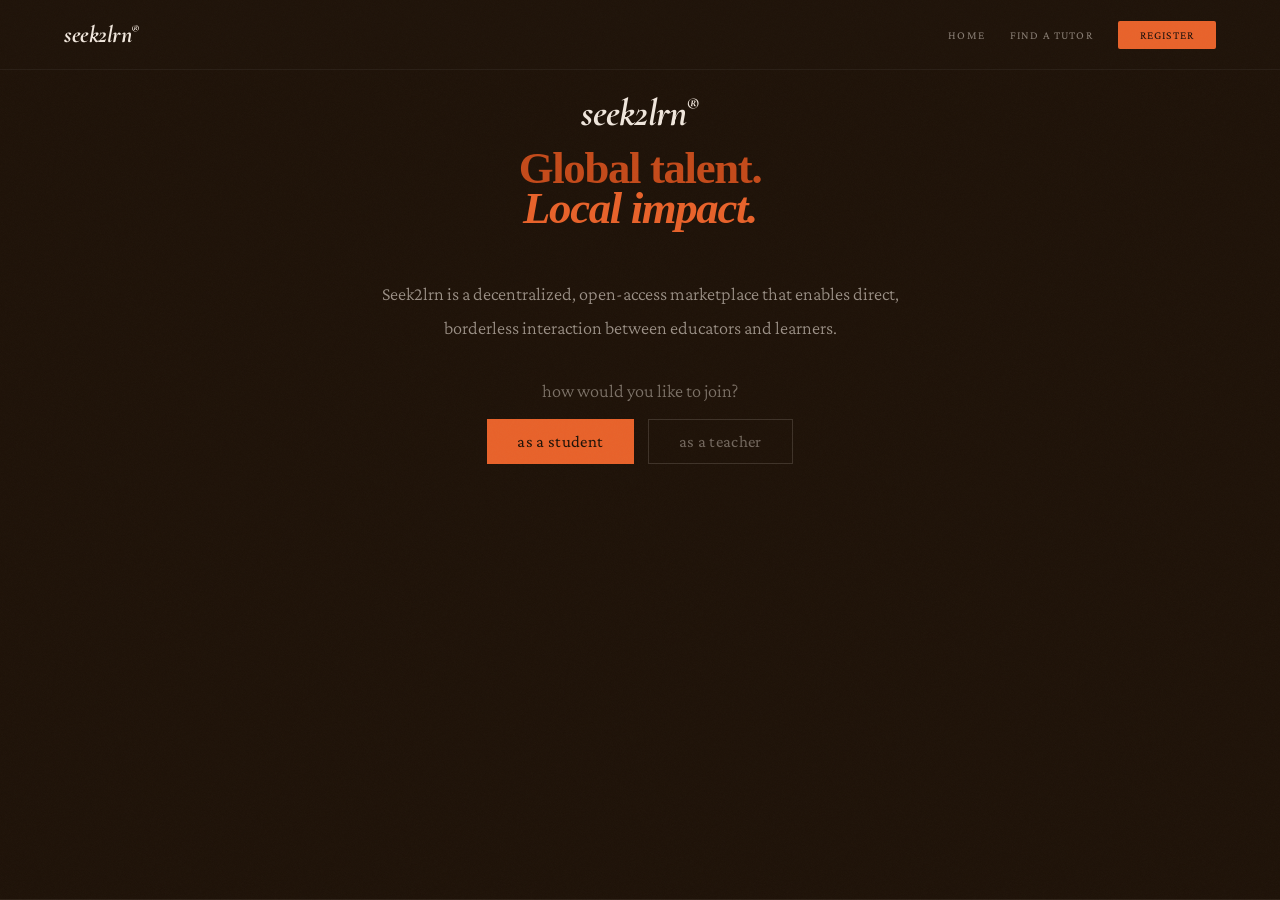
==== commit 734e99cb: "Merge teacher view into main page; delete separate teacher files setTeacherMode() in visuals.js togg" ====
--- a/index.html
+++ b/index.html
@@ -25,10 +25,10 @@
     <!-- ===== HOME PAGE ===== -->
     <div id="page-home" class="page active">
         <section class="hero" style="
-            height:100vh; background:var(--brown);
+            min-height:100vh; background:var(--brown);
             display:flex; flex-direction:column;
-            align-items:center; justify-content:center;
-            padding:80px 20px 40px; gap:0;
+            align-items:center; justify-content:flex-start;
+            padding:90px 20px 60px; gap:0;
             border-bottom:1px solid rgba(240,230,220,0.08); position:relative;
         ">
             <!-- logo -->
@@ -80,7 +80,7 @@
                 <button id="globe-stop" style="background:none;border:1px solid var(--dim);color:var(--mid);font-family:'Courier Prime',monospace;font-size:9px;padding:4px 12px;cursor:pointer;margin-top:6px;">stop rotation</button>
                 </div>
 
-                <div style="display:flex;flex-direction:column;align-items:center;gap:8px;width:380px;flex-shrink:0;">
+                <div id="spiro-col" style="display:flex;flex-direction:column;align-items:center;gap:8px;width:380px;flex-shrink:0;">
                     <div style="font-size:10px;color:var(--mid);letter-spacing:0.1em;text-transform:uppercase;">knowledge spirograph</div>
                     <div style="display:flex;align-items:center;gap:8px;font-family:'Courier Prime',monospace;font-size:10px;color:var(--mid);margin-top:3px;">
                         <span style="opacity:0.6;white-space:nowrap;">tutor name:</span>
@@ -99,7 +99,7 @@
                                 style="flex:1;accent-color:var(--accent);cursor:pointer;height:2px;">
                             <span style="white-space:nowrap;opacity:0.6;">vertex</span>
                         </div>
-                        <div style="font-family:'Courier Prime',monospace;font-size:8px;color:var(--mid);opacity:0.5;text-align:center;line-height:1.5;">
+                        <div style="font-family:'Courier Prime',monospace;font-size:8px;color:var(--ink);opacity:0.82;text-align:center;line-height:1.5;">
                             pen offset — drag to move the drawing point from the<br>centre of the rolling shape to its outer edge
                         </div>
                         <div style="display:flex;gap:10px;">
@@ -142,7 +142,7 @@
 
             <!-- get started CTA -->
             <div id="get-started-cta" style="margin-top:36px;text-align:center;display:flex;flex-direction:column;align-items:center;gap:18px;opacity:1;transition:opacity 0.8s ease;">
-                <div style="font-family:'Crimson Pro',serif;font-size:1.15rem;font-style:italic;font-weight:300;color:rgba(240,230,220,0.45);letter-spacing:0em;">how would you like to join?</div>
+                <div style="font-family:'Crimson Pro',serif;font-size:1.15rem;font-weight:300;color:rgba(240,230,220,0.45);letter-spacing:0em;">how would you like to join?</div>
                 <div style="display:flex;gap:14px;flex-wrap:wrap;justify-content:center;">
                     <button onclick="showStudentView()" style="
                         background:var(--accent);color:var(--brown);
@@ -150,7 +150,7 @@
                         font-size:1.05rem;font-weight:400;letter-spacing:0.02em;
                         padding:12px 30px;cursor:pointer;
                     ">as a student</button>
-                    <button onclick="showTeacherPlaceholder()" style="
+                    <button onclick="showTeacherView()" style="
                         background:none;color:rgba(240,230,220,0.4);
                         border:1px solid rgba(240,230,220,0.15);font-family:'Crimson Pro',serif;
                         font-size:1.05rem;font-weight:400;letter-spacing:0.02em;
@@ -159,20 +159,15 @@
                 </div>
             </div>
 
-            <!-- teacher placeholder (hidden) -->
-            <div id="teacher-placeholder" style="display:none;margin-top:32px;text-align:center;">
-                <div style="font-family:'Crimson Pro',serif;font-size:0.65rem;color:rgba(240,230,220,0.35);letter-spacing:0.1em;text-transform:uppercase;margin-bottom:10px;">coming soon</div>
-                <div style="width:64px;height:64px;border:1px solid rgba(240,230,220,0.12);display:flex;align-items:center;justify-content:center;margin:0 auto;">
-                    <svg width="28" height="28" viewBox="0 0 24 24" fill="none" stroke="currentColor" stroke-width="1.2" style="color:rgba(240,230,220,0.25);">
-                        <path d="M12 20h9M16.5 3.5a2.121 2.121 0 013 3L7 19l-4 1 1-4L16.5 3.5z"/>
-                    </svg>
-                </div>
-                <div style="font-family:'Crimson Pro',serif;font-size:0.62rem;color:rgba(240,230,220,0.3);margin-top:10px;">teacher onboarding is in progress</div>
+
+<div id="scroll-cue" style="display:none;flex-direction:column;align-items:center;gap:10px;margin-top:26px;">
+                <div style="font-family:'Courier Prime',monospace;font-size:10px;letter-spacing:0.18em;text-transform:uppercase;color:rgba(30,18,8,0.72);">explore more</div>
+                <div class="scroll-cue-arrow">↓</div>
             </div>
 
         </section>
 
-        <section class="interactive-section" id="interact">
+        <section class="interactive-section" id="interact" style="display:none;">
             <div class="sidebar">
                 <div class="m-item active" data-target="v-learn">learn</div>
                 <div class="m-item" data-target="v-connect">connect</div>
--- a/styles.css
+++ b/styles.css
@@ -49,10 +49,10 @@
         .sidebar { width: 33%; height: 100%; display: flex; flex-direction: column; justify-content: center; align-items: flex-end; padding-right: 60px; border-right: 1px solid rgba(240,230,220,0.08); }
         .m-item { font-family: 'Cormorant Garamond', serif; font-size: 4.8rem; font-weight: 900; color: rgba(240,230,220,0.07); transition: all 0.4s ease; cursor: pointer; line-height: 0.9; letter-spacing: -0.02em; }
         .m-item.active { font-style: italic; color: var(--accent); transform: translateX(15px); }
-        .display-area { width: 66%; height: 100%; display: flex; align-items: center; justify-content: center; position: relative; }
+        .display-area { width: 66%; height: 100%; display: flex; align-items: center; justify-content: center; position: relative; padding: 0 32px; }
         .content-wrap { position: absolute; display: flex; flex-direction: column; align-items: center; opacity: 0; transform: translateY(30px); transition: all 0.6s cubic-bezier(0.16, 1, 0.3, 1); width: 100%; pointer-events: none; }
         .content-wrap.active { opacity: 1; transform: translateY(0); pointer-events: auto; }
-        .box { width: 500px; height: 220px; position: relative; margin-bottom: 20px; }
+        .box { width: 540px; height: 240px; position: relative; margin-bottom: 24px; }
         .s { position: absolute; transition: all 0.7s cubic-bezier(0.23, 1, 0.32, 1); }
 
         /* TEACH */
@@ -318,16 +318,16 @@
                 exploreSpin  6.8s linear 1 forwards,
                 exploreColor 6.8s linear 1 forwards;
         }
-        .desc-p { color: rgba(240,230,220,0.45); font-size: 0.85rem; font-weight: 300; text-align: center; max-width: 420px; line-height: 1.7; }
+        .desc-p { color: rgba(240,230,220,0.72); font-size: 1.05rem; font-weight: 300; text-align: center; max-width: 560px; line-height: 1.8; }
 
         .replay-btn {
             margin-top: 16px;
             background: none;
             border: none;
-            color: rgba(240,230,220,0.2);
+            color: rgba(240,230,220,0.42);
             font-family: 'Crimson Pro', serif;
-            font-size: 0.6rem;
-            letter-spacing: 0.14em;
+            font-size: 0.82rem;
+            letter-spacing: 0.12em;
             text-transform: uppercase;
             cursor: pointer;
             padding: 4px 0;
@@ -805,6 +805,82 @@
             margin: 0;
         }
 
+        #hero-visuals {
+            width: 100%;
+            max-width: 980px;
+            min-height: 520px;
+            margin-top: 8px;
+            overflow: visible;
+        }
+        #globe-col {
+            position: relative;
+            transform: translateX(0);
+            transition: transform 0.8s ease-in-out;
+            z-index: 2;
+        }
+        #spiro-col {
+            opacity: 0;
+            width: 0 !important;
+            max-width: 0;
+            overflow: hidden;
+            pointer-events: none;
+            transform: translateX(48px);
+            transform-origin: left center;
+            transition: opacity 0.8s ease-in-out, transform 0.8s ease-in-out, max-width 0.8s ease-in-out;
+        }
+        #hero-visuals.spiro-revealed #globe-col {
+            transform: translateX(-58px);
+        }
+        #hero-visuals.spiro-revealed #spiro-col {
+            opacity: 1;
+            width: 380px !important;
+            max-width: 380px;
+            overflow: visible;
+            pointer-events: auto;
+            transform: translateX(0);
+        }
+        #hero-visuals:not(.spiro-revealed) #spiro-card,
+        #hero-visuals:not(.spiro-revealed) #spiro-wrap,
+        #hero-visuals:not(.spiro-revealed) #spiro-hover-overlay,
+        #hero-visuals:not(.spiro-revealed) #recent-cities,
+        #hero-visuals:not(.spiro-revealed) #pen-slider,
+        #hero-visuals:not(.spiro-revealed) #spiro-pause,
+        #hero-visuals:not(.spiro-revealed) #spiro-clear {
+            pointer-events: none;
+        }
+        #scroll-cue {
+            position: relative;
+            z-index: 3;
+            transition: opacity 0.28s ease, transform 0.28s ease;
+        }
+        #scroll-cue.is-hidden {
+            opacity: 0;
+            transform: translateY(-8px);
+            pointer-events: none;
+        }
+        .scroll-cue-arrow {
+            display: flex;
+            align-items: center;
+            justify-content: center;
+            color: var(--brown);
+            font-size: 2.1rem;
+            line-height: 1;
+            text-shadow: 0 0 10px rgba(30,18,8,0.16), 0 0 22px rgba(30,18,8,0.12);
+            animation: scroll-cue-pulse 1.9s ease-in-out infinite;
+        }
+        @keyframes scroll-cue-pulse {
+            0%, 100% {
+                transform: translateY(0);
+                opacity: 0.72;
+                text-shadow: 0 0 8px rgba(30,18,8,0.14), 0 0 18px rgba(30,18,8,0.08);
+            }
+            50% {
+                transform: translateY(8px);
+                opacity: 1;
+                text-shadow: 0 0 14px rgba(30,18,8,0.24), 0 0 28px rgba(30,18,8,0.16);
+            }
+        }
+
         /* ==================
            MOBILE RESPONSIVE
         ================== */
@@ -846,9 +922,9 @@
                 border-bottom: 1px solid rgba(240,230,220,0.08);
                 gap: 20px;
             }
-            .m-item { font-size: 2.6rem; }
+            .m-item { font-size: 3rem; }
             .m-item.active { transform: translateX(0) translateY(-4px); }
-            .display-area { width: 100%; min-height: 420px; padding: 24px; }
+            .display-area { width: 100%; min-height: 460px; padding: 28px; }
         }
 
         @media (max-width: 768px) {
@@ -893,6 +969,7 @@
             #hero-tagline { order: 1; margin-top: 12px; margin-bottom: 0; }
             #get-started-cta { order: 2; }
             #teacher-placeholder { order: 2; }
+            #scroll-cue { order: 2; margin-top: 24px; display: none !important; }
             #hero-sidecar {
                 order: 2;
                 position: static;
@@ -910,11 +987,11 @@
 
             /* ── Hero canvas area: stacked, full-width ── */
             #hero-visuals {
-                display: flex !important;
                 flex-direction: column !important;
                 align-items: center !important;
                 gap: 16px !important;
                 width: 100% !important;
+                min-height: 0;
             }
             /* Dissolve globe-col so its children slot directly into the flex column */
             #globe-col { display: contents !important; }
@@ -926,9 +1003,11 @@
                 order: 2;
                 display: block !important;
                 position: static !important;
-                opacity: 1 !important;
-                width: 100% !important;
-                transition: none !important;
+                opacity: 0;
+                width: min(100%, 300px) !important;
+                max-width: 300px;
+                transition: opacity 0.3s ease;
+                margin-top: 4px;
             }
             #globe-col > div:nth-child(3) { display: none !important; } /* hide "(click ↓)" */
             #globe-wrap {
@@ -949,6 +1028,19 @@
             }
             #spiro-c   { width: 100% !important; height: 100% !important; }
             #globe-hover-overlay, #spiro-hover-overlay { display: none !important; }
+            #spiro-col {
+                opacity: 0;
+                width: 100% !important;
+                max-width: 320px;
+                max-height: 0;
+                transform: translateY(20px);
+                transition: opacity 0.45s ease, transform 0.45s ease, max-height 0.45s ease;
+            }
+            #hero-visuals.spiro-revealed #spiro-col {
+                opacity: 1;
+                max-height: 1000px;
+                transform: translateY(0);
+            }
 
             /* spiro-card is already inside spiro column after the canvas — just un-absolute it */
             #spiro-card {
@@ -972,10 +1064,12 @@
                 border-right: none;
                 border-bottom: 1px solid rgba(240,230,220,0.08);
             }
-            .m-item { font-size: 2rem; }
+            .m-item { font-size: 2.35rem; }
             .m-item.active { transform: none; }
-            .display-area { width: 100%; min-height: 400px; padding: 20px; }
-            .box { width: 260px; height: 180px; }
+            .display-area { width: 100%; min-height: 440px; padding: 24px 20px 28px; }
+            .box { width: 300px; height: 200px; }
+            .desc-p { font-size: 0.98rem; max-width: 92%; }
+            .replay-btn { font-size: 0.76rem; }
 
             /* ── Find a tutor ── */
             .category-grid { grid-template-columns: 1fr; }
@@ -1000,12 +1094,14 @@
             #hero-visuals { gap: 16px !important; }
             #globe-wrap, #spiro-wrap { width: 260px !important; height: 260px !important; }
             #globe-c, #spiro-c { width: 260px !important; height: 260px !important; }
-            #atlas-card, #spiro-card { max-width: 260px; }
-
-            .m-item { font-size: 1.5rem; }
+            #atlas-card, #spiro-card { max-width: 260px; width: min(100%, 260px) !important; }
+
+            .m-item { font-size: 1.85rem; }
             .sidebar { gap: 10px; padding: 16px 3%; }
-            .display-area { min-height: 360px; }
-            .box { width: 220px; height: 160px; }
+            .display-area { min-height: 400px; }
+            .box { width: 240px; height: 170px; }
+            .desc-p { font-size: 0.92rem; line-height: 1.7; }
+            .replay-btn { font-size: 0.72rem; }
 
             .reg-choice-panel { padding: 36px 22px; }
             .reg-student, .reg-tutor { padding: 36px 22px 48px; }
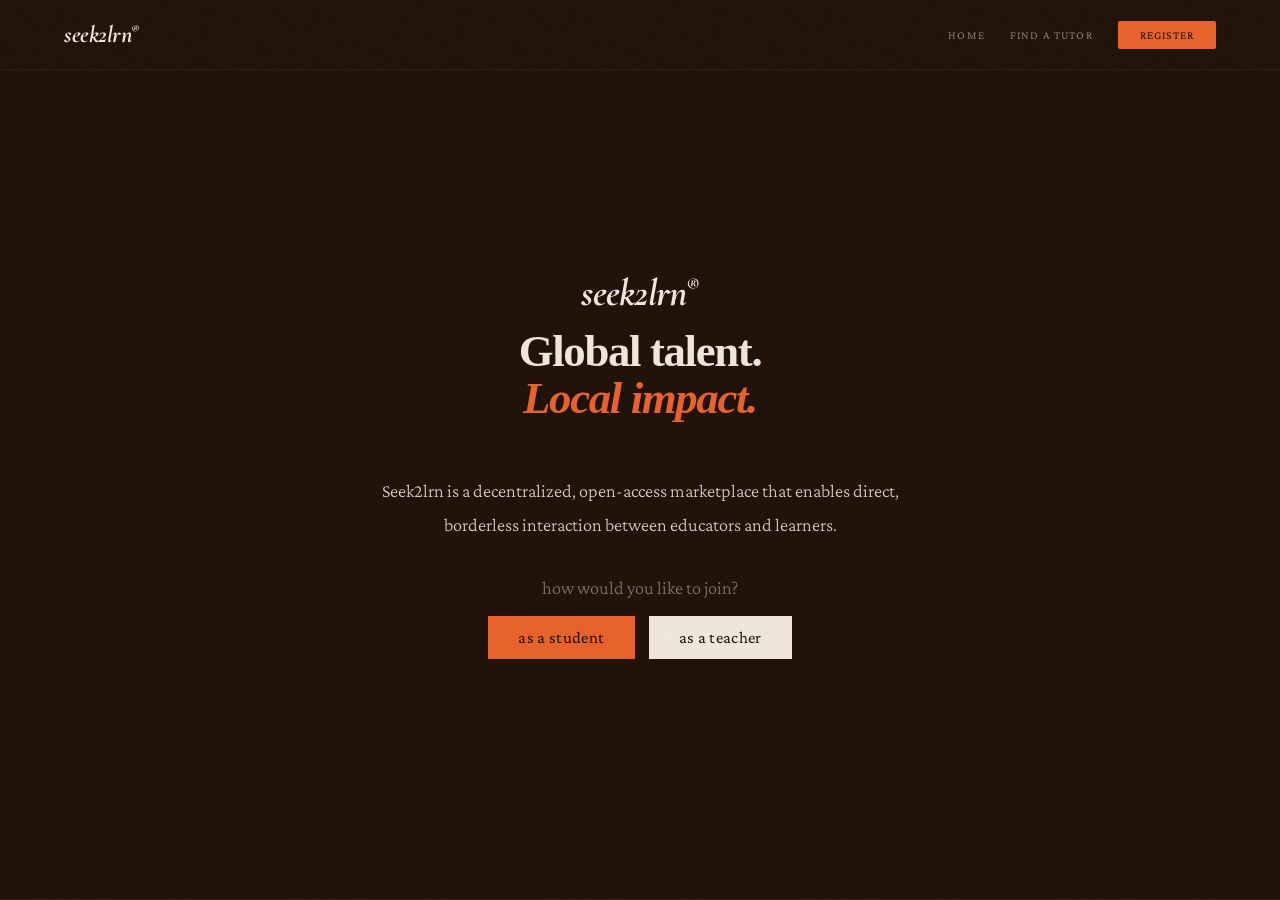
==== commit cdcc6b8c: "Fix CTA centering, teacher tagline colors, UI label contrast - Hero uses justify-content:center on l" ====
--- a/index.html
+++ b/index.html
@@ -27,7 +27,7 @@
         <section class="hero" style="
             min-height:100vh; background:var(--brown);
             display:flex; flex-direction:column;
-            align-items:center; justify-content:flex-start;
+            align-items:center; justify-content:center;
             padding:90px 20px 60px; gap:0;
             border-bottom:1px solid rgba(240,230,220,0.08); position:relative;
         ">
@@ -35,9 +35,9 @@
             <div style="font-family:'Cormorant Garamond',serif;font-weight:700;font-style:italic;font-size:2.4rem;letter-spacing:-0.02em;color:var(--parchment);margin-bottom:12px;">seek2lrn<sup style="font-size:0.45em;vertical-align:super;line-height:0;">&reg;</sup></div>
 
             <!-- global talent tagline -->
-            <div style="text-align:center;line-height:0.9;margin-bottom:24px;">
-                <div style="font-family:'IM Fell English',serif;font-weight:900;font-size:2.8rem;letter-spacing:-0.03em;color:var(--rust);">Global talent.</div>
-                <div style="font-family:'IM Fell English',serif;font-weight:900;font-size:2.8rem;font-style:italic;letter-spacing:-0.03em;color:var(--accent);">Local impact.</div>
+            <div style="text-align:center;line-height:1.05;margin-bottom:28px;">
+                <div id="tag-line1" style="font-family:'IM Fell English',serif;font-weight:900;font-size:2.8rem;letter-spacing:-0.03em;color:var(--parchment);">Global talent.</div>
+                <div id="tag-line2" style="font-family:'IM Fell English',serif;font-weight:900;font-size:2.8rem;font-style:italic;letter-spacing:-0.03em;color:var(--accent);">Local impact.</div>
             </div>
 
             <!-- globe + knowledge spirograph side by side -->
@@ -69,7 +69,7 @@
                     <div id="atlas-mobile-intro" style="display:none;width:100%;font-family:'Courier Prime',monospace;font-size:9px;color:var(--mid);line-height:1.6;margin-bottom:6px;">
                         Pick any teacher, anywhere in the world. Shapes on the globe are tutors — tap one to add them to your spirograph.
                     </div>
-                    <div style="font-size:10px;color:var(--mid);letter-spacing:0.1em;text-transform:uppercase;">atlas</div>
+                    <div id="atlas-label" style="font-size:10px;color:var(--mid);letter-spacing:0.1em;text-transform:uppercase;">atlas</div>
                     <div style="height:28px;display:flex;align-items:center;justify-content:center;">
                         <div id="globe-hint" style="font-size:11px;color:var(--mid);opacity:0.5;font-family:'Crimson Pro',serif;letter-spacing:0.04em;transition:font-size 0.35s ease,opacity 0.35s ease,color 0.35s ease,text-shadow 0.35s ease;">click any shape (◻ △ ○) to add to spirograph</div>
                     </div>
@@ -81,8 +81,8 @@
                 </div>
 
                 <div id="spiro-col" style="display:flex;flex-direction:column;align-items:center;gap:8px;width:380px;flex-shrink:0;">
-                    <div style="font-size:10px;color:var(--mid);letter-spacing:0.1em;text-transform:uppercase;">knowledge spirograph</div>
-                    <div style="display:flex;align-items:center;gap:8px;font-family:'Courier Prime',monospace;font-size:10px;color:var(--mid);margin-top:3px;">
+                    <div id="spiro-label" style="font-size:10px;color:var(--mid);letter-spacing:0.1em;text-transform:uppercase;">knowledge spirograph</div>
+                    <div id="name-row" style="display:flex;align-items:center;gap:8px;font-family:'Courier Prime',monospace;font-size:10px;color:var(--mid);margin-top:3px;">
                         <span style="opacity:0.6;white-space:nowrap;">tutor name:</span>
                         <div id="recent-cities" style="display:flex;gap:12px;align-items:center;flex-wrap:nowrap;overflow:hidden;">
                             <span style="opacity:0.4;font-size:10px;">no tutors yet</span>
@@ -93,13 +93,13 @@
                     <canvas id="spiro-hover-overlay" width="760" height="380" style="position:absolute;top:0;left:-330px;pointer-events:none;z-index:5;"></canvas>
                 </div>
                     <div style="display:flex;flex-direction:column;align-items:center;gap:8px;width:100%;max-width:380px;">
-                        <div style="display:flex;align-items:center;gap:10px;width:100%;font-family:'Courier Prime',monospace;font-size:9px;color:var(--mid);">
+                        <div id="slider-row" style="display:flex;align-items:center;gap:10px;width:100%;font-family:'Courier Prime',monospace;font-size:9px;color:var(--mid);">
                             <span style="white-space:nowrap;opacity:0.6;">center</span>
                             <input id="pen-slider" type="range" min="0" max="160" value="95"
                                 style="flex:1;accent-color:var(--accent);cursor:pointer;height:2px;">
                             <span style="white-space:nowrap;opacity:0.6;">vertex</span>
                         </div>
-                        <div style="font-family:'Courier Prime',monospace;font-size:8px;color:var(--ink);opacity:0.82;text-align:center;line-height:1.5;">
+                        <div id="pen-desc" style="font-family:'Courier Prime',monospace;font-size:8px;color:var(--ink);opacity:0.82;text-align:center;line-height:1.5;">
                             pen offset — drag to move the drawing point from the<br>centre of the rolling shape to its outer edge
                         </div>
                         <div style="display:flex;gap:10px;">
@@ -137,7 +137,7 @@
 
             <!-- tagline -->
             <div id="hero-tagline" style="margin-top:24px;text-align:center;max-width:520px;">
-                <p id="hero-type-text" style="font-family:'Crimson Pro',serif;font-size:1.15rem;color:rgba(240,230,220,0.6);line-height:1.85;letter-spacing:0em;margin:0;font-weight:300;"></p>
+                <p id="hero-type-text" style="font-family:'Crimson Pro',serif;font-size:1.15rem;color:rgba(240,230,220,0.88);line-height:1.85;letter-spacing:0em;margin:0;font-weight:300;"></p>
             </div>
 
             <!-- get started CTA -->
@@ -151,8 +151,8 @@
                         padding:12px 30px;cursor:pointer;
                     ">as a student</button>
                     <button onclick="showTeacherView()" style="
-                        background:none;color:rgba(240,230,220,0.4);
-                        border:1px solid rgba(240,230,220,0.15);font-family:'Crimson Pro',serif;
+                        background:var(--parchment);color:var(--brown);
+                        border:none;font-family:'Crimson Pro',serif;
                         font-size:1.05rem;font-weight:400;letter-spacing:0.02em;
                         padding:12px 30px;cursor:pointer;
                     ">as a teacher</button>
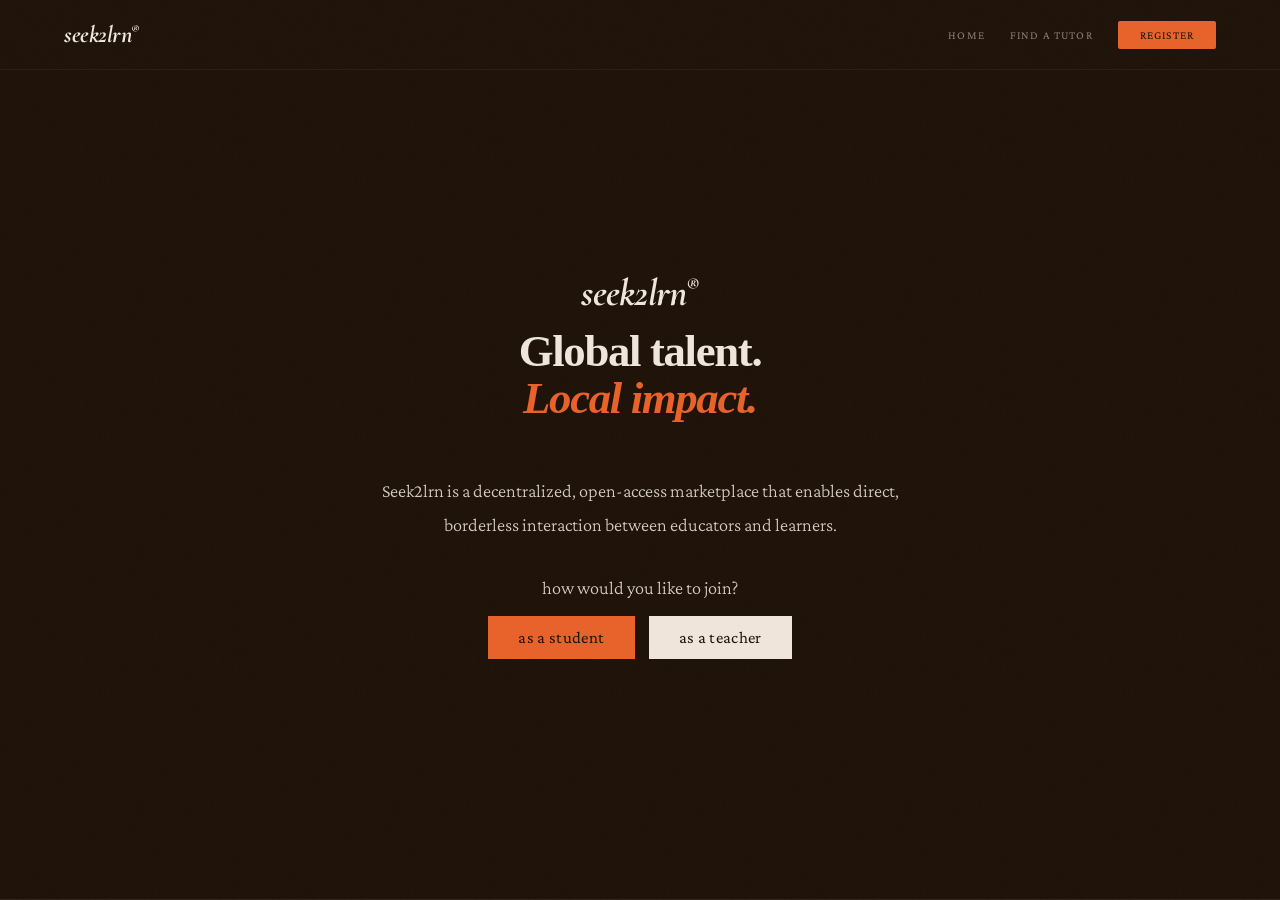
==== commit 90f5f675: "Fix teacher mode UI: view-switch button below navbar, instruction graph label, hint visibility - Rep" ====
--- a/index.html
+++ b/index.html
@@ -21,6 +21,9 @@
             <a onclick="showPage('register');closeMenu()" class="cta">register</a>
         </nav>
     </header>
+
+    <!-- View-switch button: fixed below navbar -->
+    <button id="view-switch-btn" onclick="this.dataset.mode==='teacher'?showStudentView():showTeacherView()" style="display:none;position:fixed;top:78px;left:32px;z-index:999;font-family:'Crimson Pro',serif;font-size:0.8rem;letter-spacing:0.08em;border:none;padding:8px 20px;cursor:pointer;transition:opacity 0.2s;"></button>
 
     <!-- ===== HOME PAGE ===== -->
     <div id="page-home" class="page active">
@@ -142,7 +145,7 @@
 
             <!-- get started CTA -->
             <div id="get-started-cta" style="margin-top:36px;text-align:center;display:flex;flex-direction:column;align-items:center;gap:18px;opacity:1;transition:opacity 0.8s ease;">
-                <div style="font-family:'Crimson Pro',serif;font-size:1.15rem;font-weight:300;color:rgba(240,230,220,0.45);letter-spacing:0em;">how would you like to join?</div>
+                <div style="font-family:'Crimson Pro',serif;font-size:1.15rem;font-weight:300;color:rgba(240,230,220,0.88);letter-spacing:0em;">how would you like to join?</div>
                 <div style="display:flex;gap:14px;flex-wrap:wrap;justify-content:center;">
                     <button onclick="showStudentView()" style="
                         background:var(--accent);color:var(--brown);
--- a/styles.css
+++ b/styles.css
@@ -849,8 +849,10 @@
             pointer-events: none;
         }
         #scroll-cue {
-            position: relative;
-            z-index: 3;
+            position: sticky;
+            bottom: 24px;
+            z-index: 10;
+            align-self: center;
             transition: opacity 0.28s ease, transform 0.28s ease;
         }
         #scroll-cue.is-hidden {
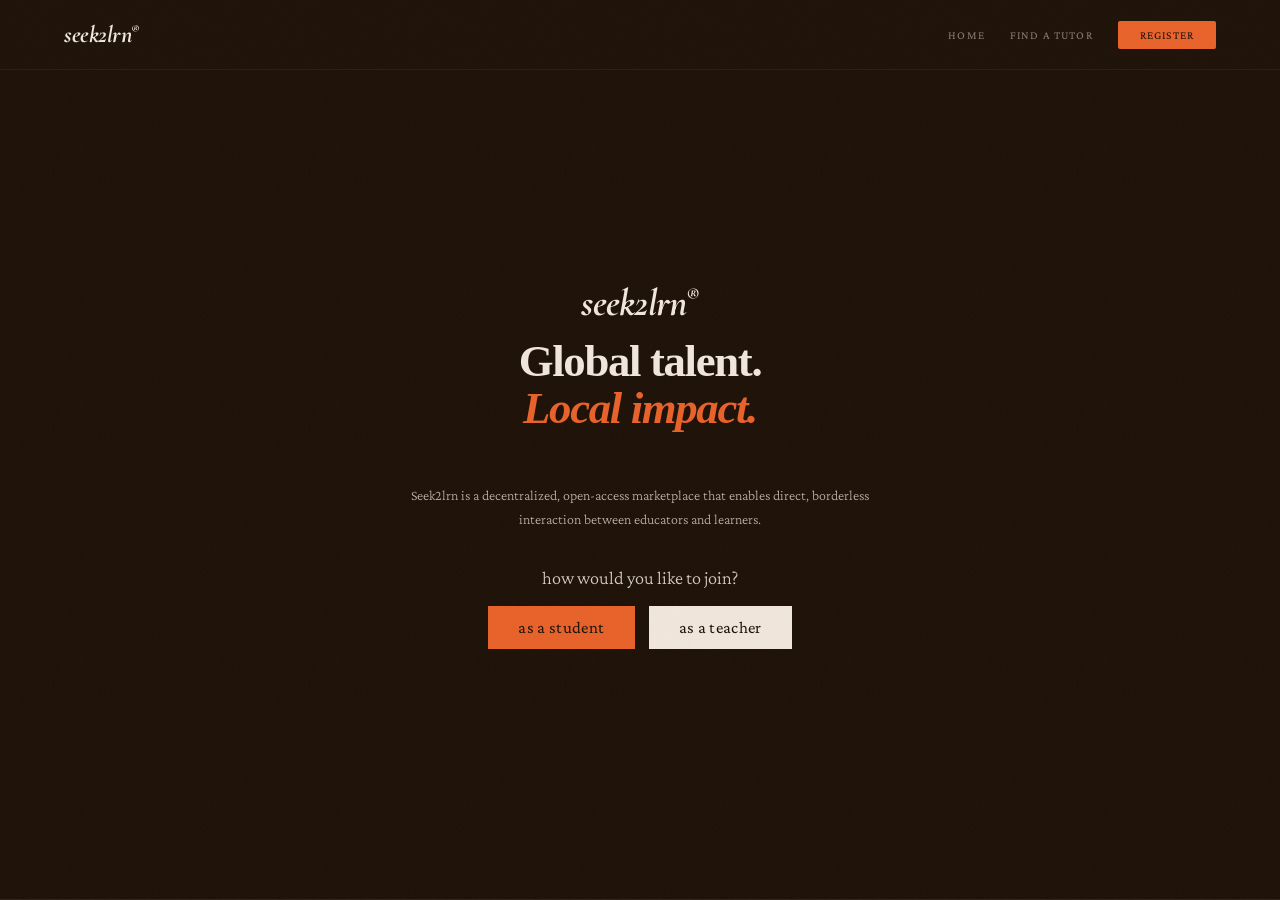
==== commit 73181cc3: "Fix canvas alignment; replace name chips with shape symbols; remove atlas/spirograph labels Co-Autho" ====
--- a/index.html
+++ b/index.html
@@ -72,9 +72,8 @@
                     <div id="atlas-mobile-intro" style="display:none;width:100%;font-family:'Courier Prime',monospace;font-size:9px;color:var(--mid);line-height:1.6;margin-bottom:6px;">
                         Pick any teacher, anywhere in the world. Shapes on the globe are tutors — tap one to add them to your spirograph.
                     </div>
-                    <div id="atlas-label" style="font-size:10px;color:var(--mid);letter-spacing:0.1em;text-transform:uppercase;">atlas</div>
-                    <div style="height:28px;display:flex;align-items:center;justify-content:center;">
-                        <div id="globe-hint" style="font-size:11px;color:var(--mid);opacity:0.5;font-family:'Crimson Pro',serif;letter-spacing:0.04em;transition:font-size 0.35s ease,opacity 0.35s ease,color 0.35s ease,text-shadow 0.35s ease;">click any shape (◻ △ ○) to add to spirograph</div>
+                    <div style="height:60px;display:flex;align-items:center;justify-content:center;">
+                        <div id="globe-hint" style="font-size:11px;color:var(--mid);opacity:0.5;font-family:'Crimson Pro',serif;letter-spacing:0.04em;transition:font-size 0.35s ease,opacity 0.35s ease,color 0.35s ease,text-shadow 0.35s ease;">Every teacher is a shape (◻ △ ○). Click on any shape to see their work on the right.</div>
                     </div>
                     <div id="globe-wrap" style="position:relative;width:380px;height:380px;">
                     <canvas id="globe-c" width="380" height="380" style="position:absolute;top:0;left:0;cursor:crosshair;"></canvas>
@@ -84,10 +83,8 @@
                 </div>
 
                 <div id="spiro-col" style="display:flex;flex-direction:column;align-items:center;gap:8px;width:380px;flex-shrink:0;">
-                    <div id="spiro-label" style="font-size:10px;color:var(--mid);letter-spacing:0.1em;text-transform:uppercase;">knowledge spirograph</div>
-                    <div id="name-row" style="display:flex;align-items:center;gap:8px;font-family:'Courier Prime',monospace;font-size:10px;color:var(--mid);margin-top:3px;">
-                        <span style="opacity:0.6;white-space:nowrap;">tutor name:</span>
-                        <div id="recent-cities" style="display:flex;gap:12px;align-items:center;flex-wrap:nowrap;overflow:hidden;">
+                    <div id="name-row" style="height:60px;display:flex;align-items:center;justify-content:center;width:100%;font-family:'Courier Prime',monospace;">
+                        <div id="recent-cities" style="display:flex;flex-direction:row;align-items:center;justify-content:center;gap:14px;width:100%;height:100%;">
                             <span style="opacity:0.4;font-size:10px;">no tutors yet</span>
                         </div>
                     </div>
@@ -140,7 +137,7 @@
 
             <!-- tagline -->
             <div id="hero-tagline" style="margin-top:24px;text-align:center;max-width:520px;">
-                <p id="hero-type-text" style="font-family:'Crimson Pro',serif;font-size:1.15rem;color:rgba(240,230,220,0.88);line-height:1.85;letter-spacing:0em;margin:0;font-weight:300;"></p>
+                <p id="hero-type-text" style="font-family:'Crimson Pro',serif;font-size:0.88rem;color:rgba(240,230,220,0.75);line-height:1.7;letter-spacing:0em;margin:0;font-weight:300;"></p>
             </div>
 
             <!-- get started CTA -->
--- a/styles.css
+++ b/styles.css
@@ -335,6 +335,23 @@
         }
         .replay-btn:hover { color: var(--accent); }
 
+        /* ── Teacher mode: flipped palette for interactive section ── */
+        #interact.teacher-mode { background-color: var(--parchment); }
+        #interact.teacher-mode .sidebar { border-right-color: rgba(30,18,8,0.12); }
+        #interact.teacher-mode .m-item { color: rgba(30,18,8,0.07); }
+        #interact.teacher-mode .m-item.active { color: var(--accent); }
+        #interact.teacher-mode .desc-p { color: rgba(30,18,8,0.72); }
+        #interact.teacher-mode .replay-btn { color: rgba(30,18,8,0.42); }
+        #interact.teacher-mode .replay-btn:hover { color: var(--accent); }
+        /* v-learn: flip inner circle dark, keep outer ring rust */
+        #interact.teacher-mode #v-learn .s3 { background: rgba(30,18,8,0.04); border-color: rgba(30,18,8,0.12); }
+        #interact.teacher-mode #v-learn .s1 { background: var(--brown); }
+        /* v-connect: second circle flips dark */
+        #interact.teacher-mode #v-connect .s2 { background: var(--brown); }
+        /* v-explore: swap cream↔brown quadrants */
+        #interact.teacher-mode #v-explore .q1 { background: var(--brown); }
+        #interact.teacher-mode #v-explore .q4 { background: #F7F0EA; }
+
         /* ==================
            FIND A TUTOR PAGE
         ================== */
